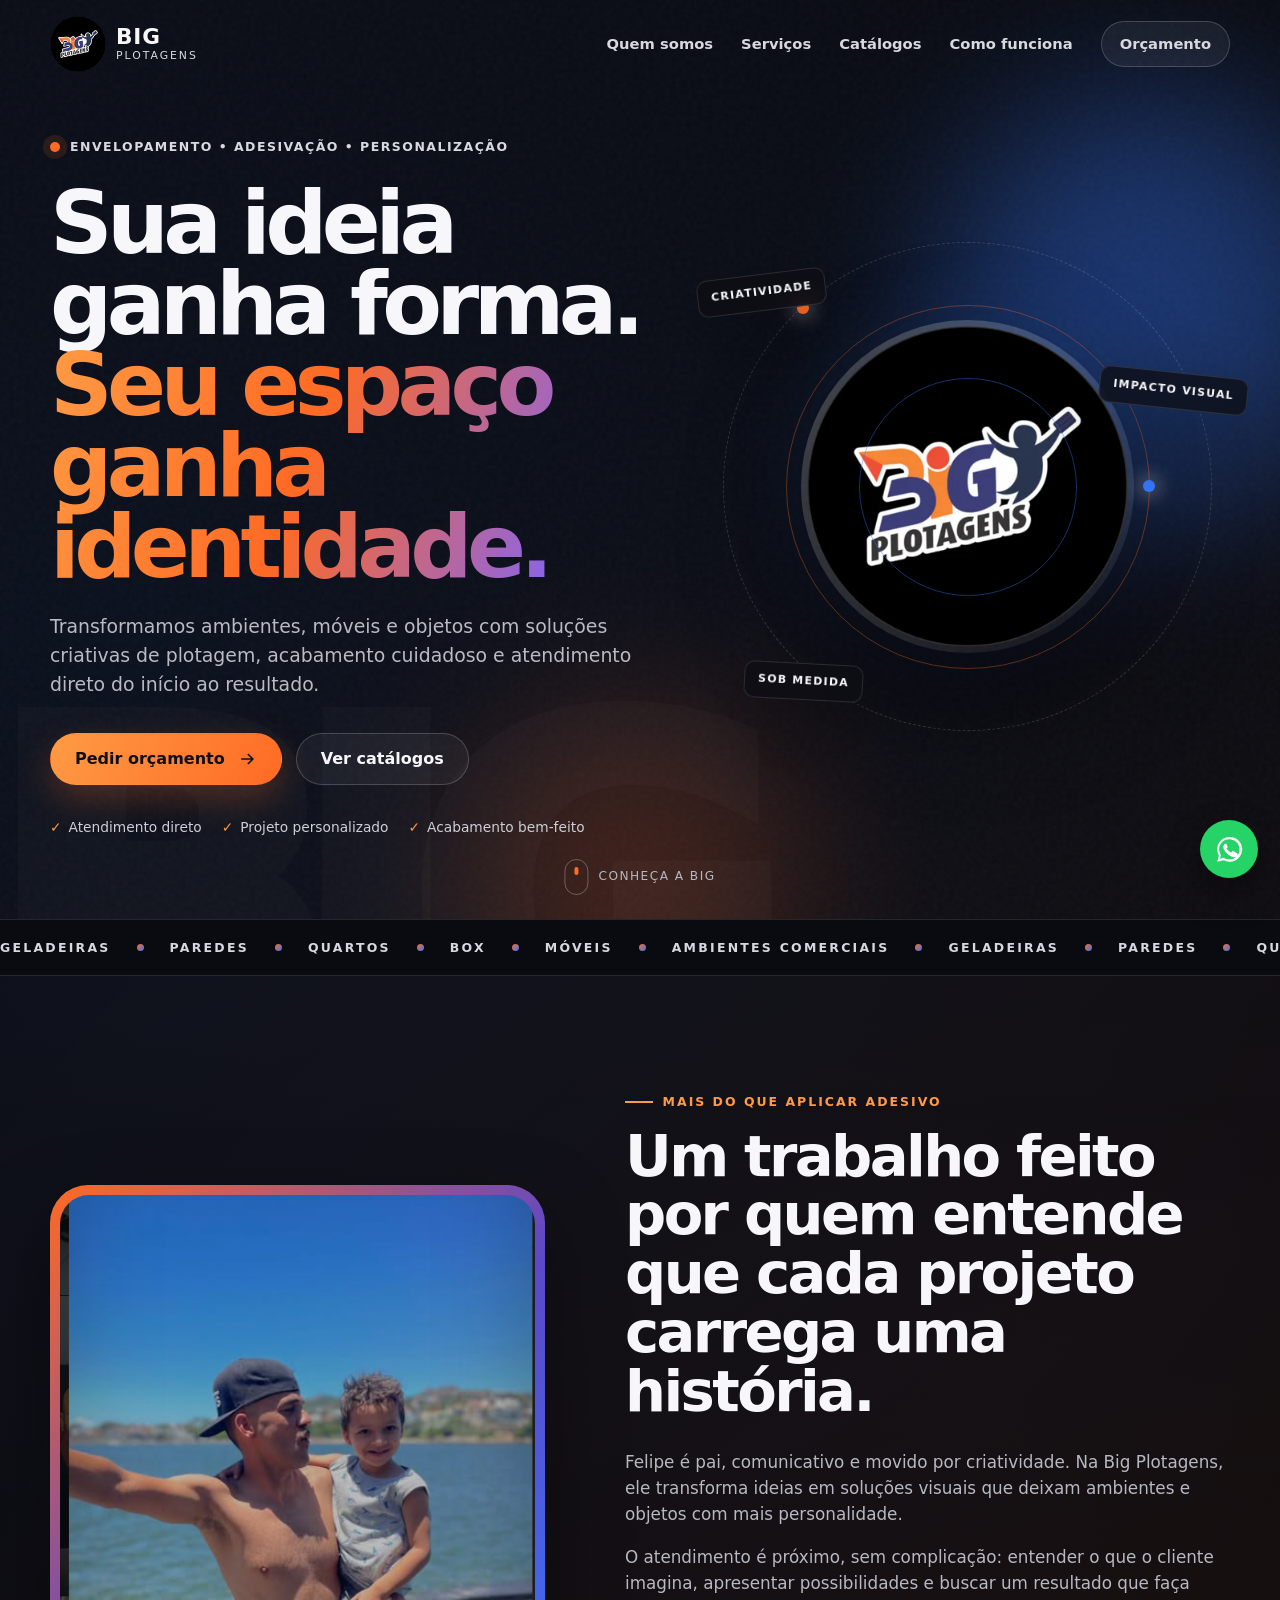
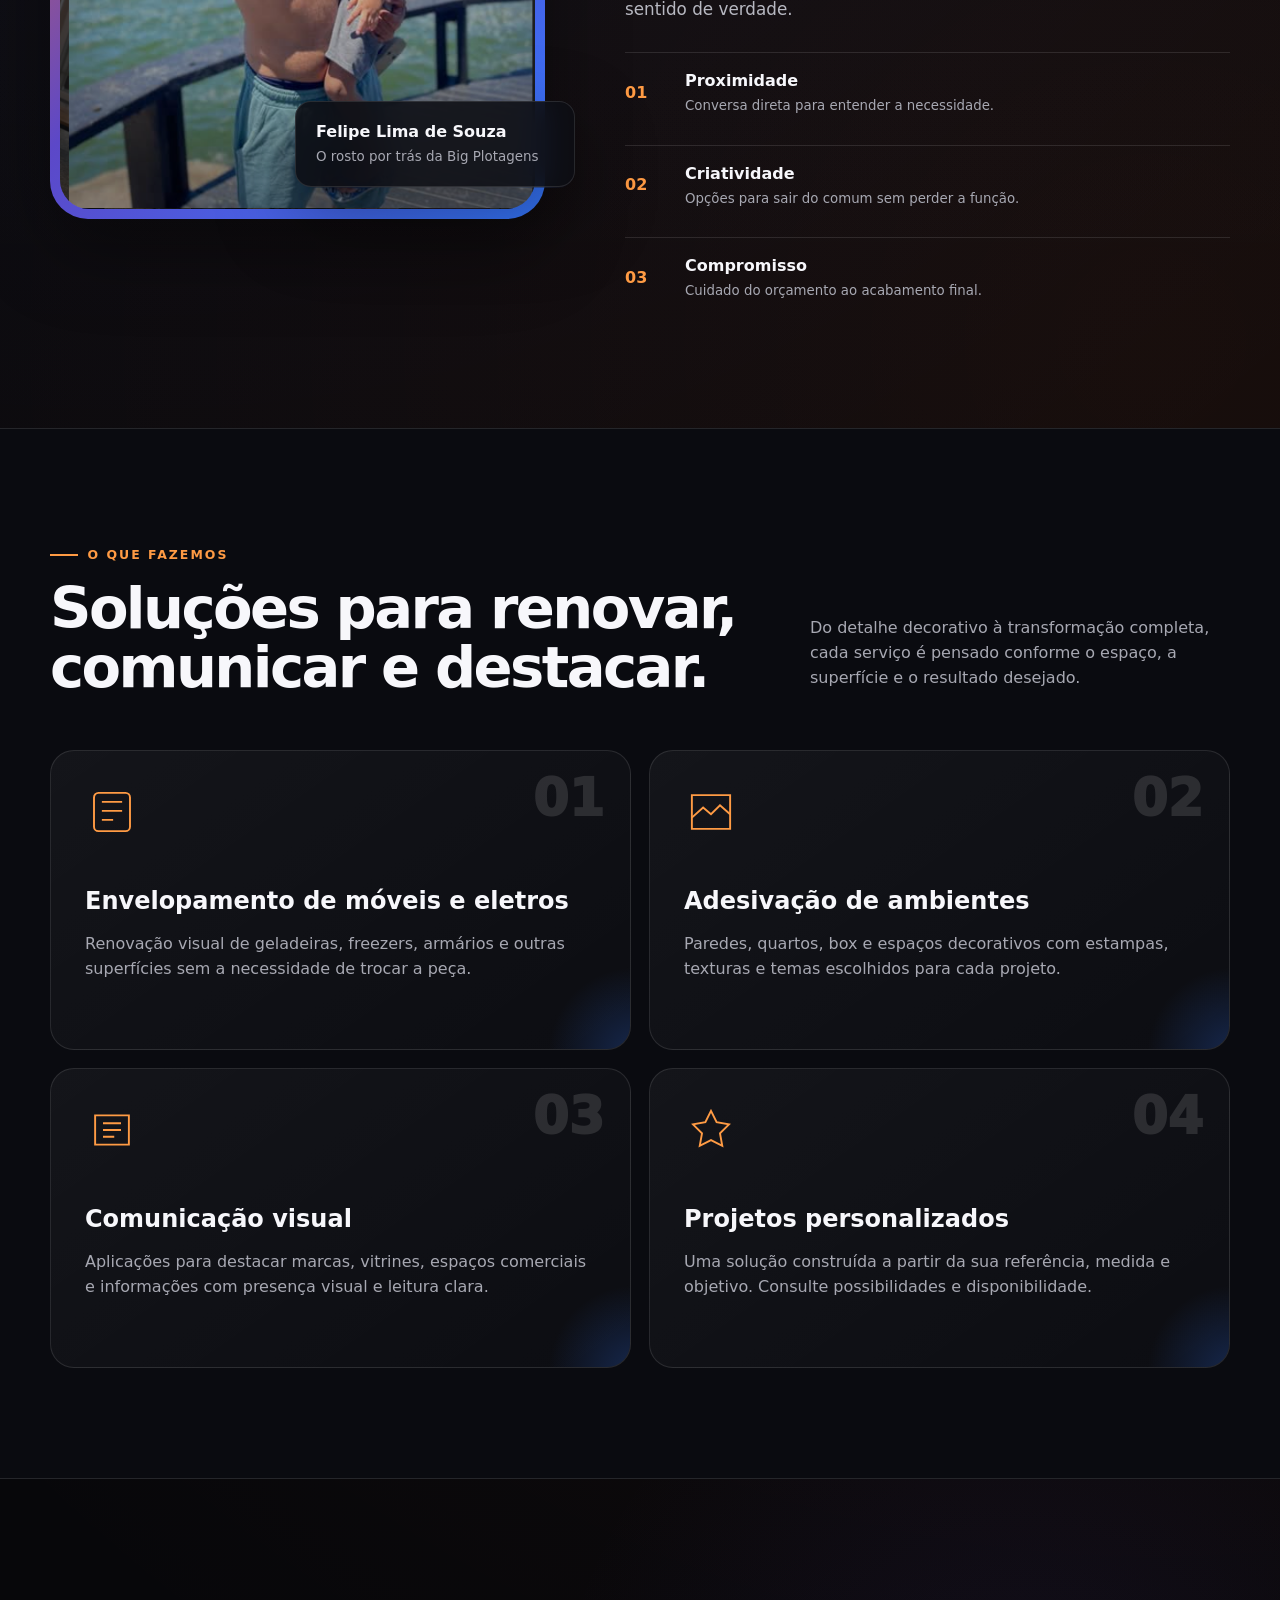
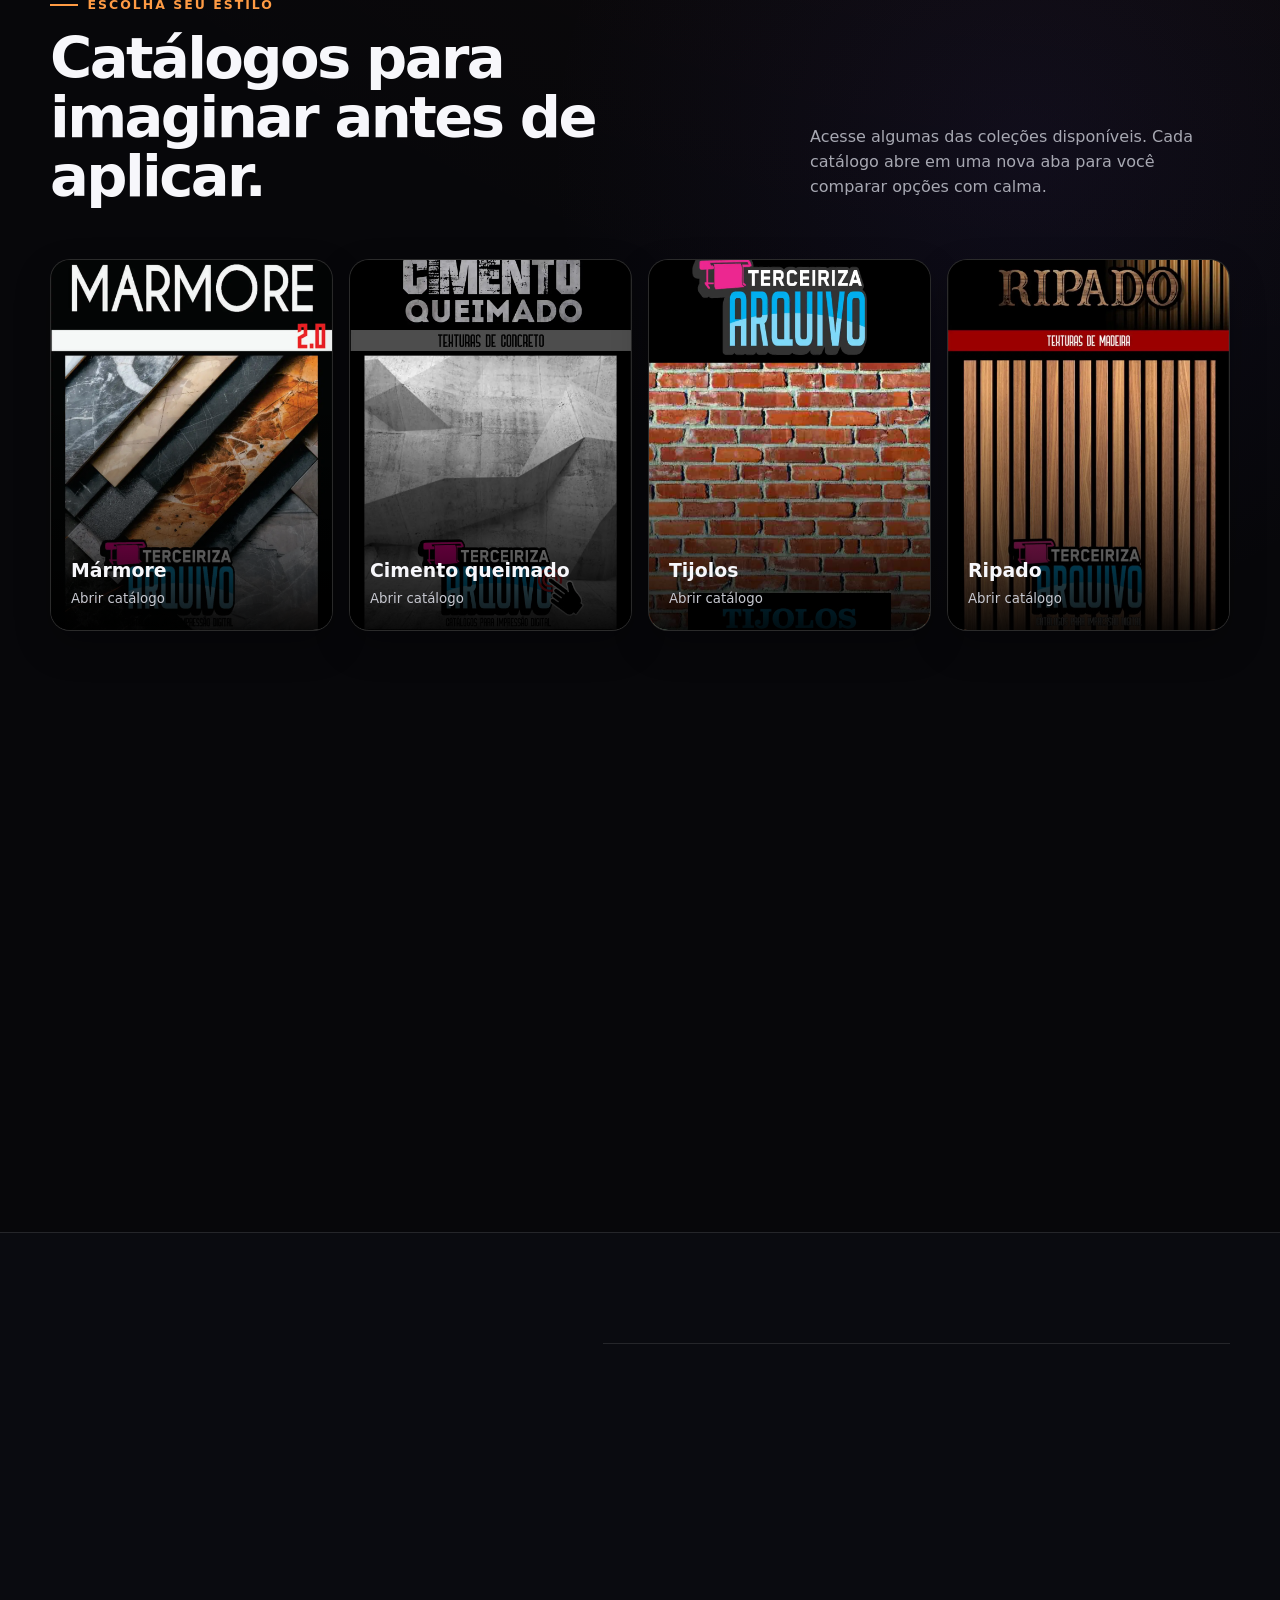
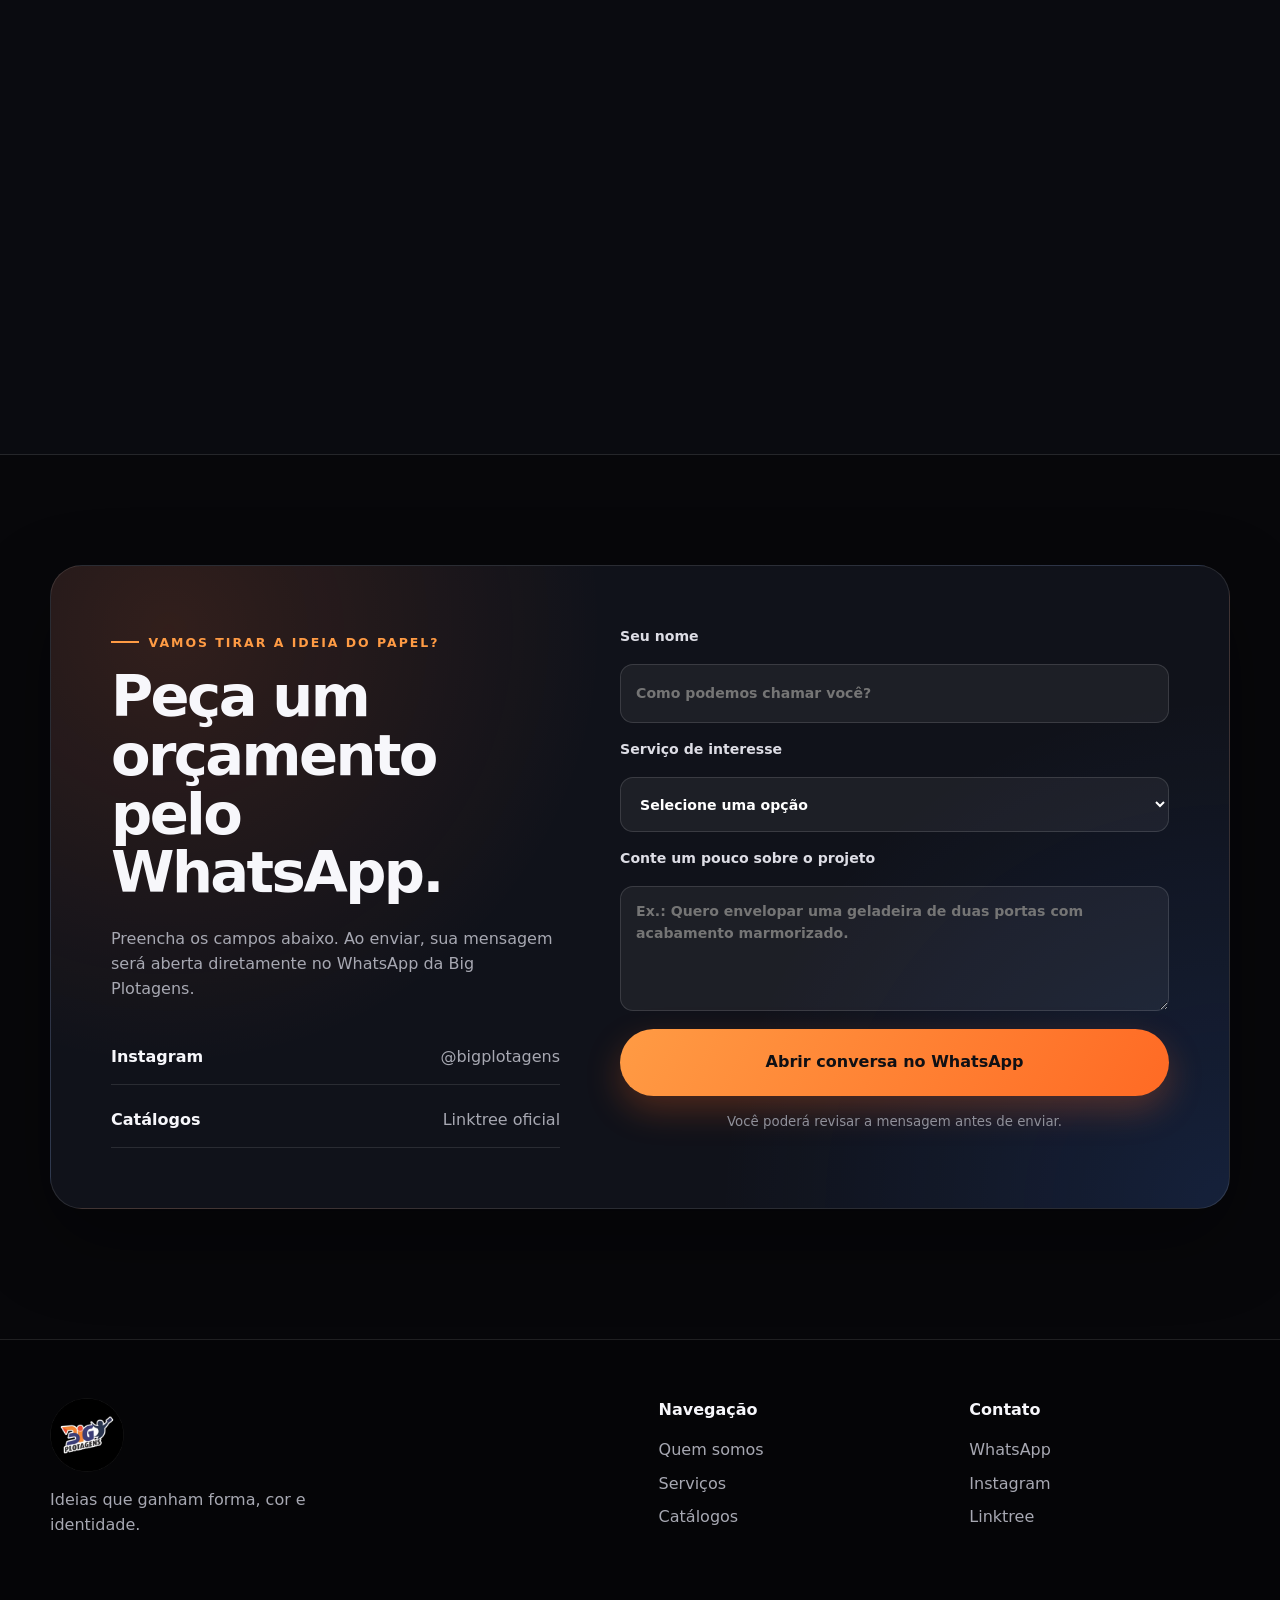
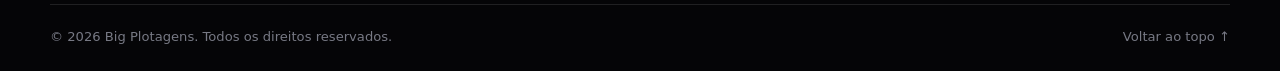
==== index.html @ 2622165e "Primeira versão do site Big Plotagens" ====
<!doctype html>
<html lang="pt-BR">
<head>
  <meta charset="utf-8">
  <meta name="viewport" content="width=device-width, initial-scale=1">
  <meta name="theme-color" content="#07070a">
  <meta name="description" content="Big Plotagens: envelopamento, adesivação e personalização para ambientes, móveis, eletrodomésticos e projetos sob medida.">
  <meta name="robots" content="index, follow">

  <meta property="og:type" content="website">
  <meta property="og:locale" content="pt_BR">
  <meta property="og:title" content="Big Plotagens | Sua ideia ganha forma">
  <meta property="og:description" content="Envelopamento, adesivação e personalização para transformar espaços e objetos com identidade.">
  <meta property="og:image" content="assets/og-cover.jpg">

  <title>Big Plotagens | Envelopamento e Personalização</title>
  <link rel="icon" href="assets/favicon.png" type="image/png">
  <link rel="manifest" href="manifest.webmanifest">
  <link rel="stylesheet" href="styles.css">

  <script type="application/ld+json">
  {
    "@context": "https://schema.org",
    "@type": "ProfessionalService",
    "name": "Big Plotagens",
    "description": "Pinturas especializadas, envelopamento, adesivação e personalização em geral.",
    "telephone": "+55 27 99937-2568",
    "url": "https://linktr.ee/bigplotagens",
    "sameAs": [
      "https://www.instagram.com/bigplotagens/",
      "https://linktr.ee/bigplotagens"
    ]
  }
  </script>
</head>
<body>
  <a class="skip-link" href="#conteudo">Pular para o conteúdo</a>

  <header class="site-header" id="topo">
    <div class="container header-inner">
      <a class="brand" href="#topo" aria-label="Big Plotagens — início">
        <img src="assets/logo.webp" alt="Logo Big Plotagens" width="58" height="58">
        <span>
          <strong>BIG</strong>
          <small>PLOTAGENS</small>
        </span>
      </a>

      <button class="menu-toggle" type="button" aria-expanded="false" aria-controls="menu-principal" aria-label="Abrir menu">
        <span></span><span></span><span></span>
      </button>

      <nav class="main-nav" id="menu-principal" aria-label="Navegação principal">
        <a href="#sobre">Quem somos</a>
        <a href="#servicos">Serviços</a>
        <a href="#catalogos">Catálogos</a>
        <a href="#processo">Como funciona</a>
        <a class="nav-cta" href="https://wa.me/5527999372568?text=Ol%C3%A1%2C%20Felipe!%20Vim%20pelo%20site%20da%20Big%20Plotagens%20e%20quero%20solicitar%20um%20or%C3%A7amento." target="_blank" rel="noopener">Orçamento</a>
      </nav>
    </div>
  </header>

  <main id="conteudo">
    <section class="hero" aria-labelledby="hero-title">
      <div class="hero-noise" aria-hidden="true"></div>
      <div class="hero-shape hero-shape-one" aria-hidden="true"></div>
      <div class="hero-shape hero-shape-two" aria-hidden="true"></div>
      <div class="container hero-grid">
        <div class="hero-copy reveal">
          <span class="eyebrow"><i></i> Envelopamento • Adesivação • Personalização</span>
          <h1 id="hero-title">Sua ideia ganha forma.<br><em>Seu espaço ganha identidade.</em></h1>
          <p>Transformamos ambientes, móveis e objetos com soluções criativas de plotagem, acabamento cuidadoso e atendimento direto do início ao resultado.</p>
          <div class="hero-actions">
            <a class="button button-primary" href="https://wa.me/5527999372568?text=Ol%C3%A1%2C%20Felipe!%20Vim%20pelo%20site%20da%20Big%20Plotagens%20e%20quero%20solicitar%20um%20or%C3%A7amento." target="_blank" rel="noopener">
              Pedir orçamento
              <svg aria-hidden="true" viewBox="0 0 24 24"><path d="M5 12h14M13 6l6 6-6 6"/></svg>
            </a>
            <a class="button button-ghost" href="#catalogos">Ver catálogos</a>
          </div>
          <div class="hero-points" aria-label="Diferenciais">
            <span>Atendimento direto</span>
            <span>Projeto personalizado</span>
            <span>Acabamento bem-feito</span>
          </div>
        </div>

        <div class="hero-visual reveal" aria-hidden="true">
          <div class="logo-orbit">
            <span class="orbit orbit-one"></span>
            <span class="orbit orbit-two"></span>
            <span class="orbit orbit-three"></span>
            <div class="logo-card">
              <img src="assets/logo.webp" alt="" width="400" height="400">
            </div>
            <span class="floating-tag tag-one">CRIATIVIDADE</span>
            <span class="floating-tag tag-two">IMPACTO VISUAL</span>
            <span class="floating-tag tag-three">SOB MEDIDA</span>
          </div>
        </div>
      </div>
      <a class="scroll-hint" href="#sobre" aria-label="Continuar para a próxima seção"><span></span>Conheça a Big</a>
    </section>

    <section class="brand-strip" aria-label="Principais aplicações">
      <div class="strip-track">
        <span>Geladeiras</span><i></i><span>Paredes</span><i></i><span>Quartos</span><i></i><span>Box</span><i></i><span>Móveis</span><i></i><span>Ambientes comerciais</span><i></i>
        <span>Geladeiras</span><i></i><span>Paredes</span><i></i><span>Quartos</span><i></i><span>Box</span><i></i><span>Móveis</span><i></i><span>Ambientes comerciais</span><i></i>
      </div>
    </section>

    <section class="section about" id="sobre">
      <div class="container about-grid">
        <div class="about-photo reveal">
          <div class="photo-frame">
            <img src="assets/felipe-filho.png" alt="Felipe, responsável pela Big Plotagens, ao lado do filho" width="536" height="709" loading="lazy">
          </div>
          <div class="photo-note">
            <strong>Felipe Lima de Souza</strong>
            <span>O rosto por trás da Big Plotagens</span>
          </div>
        </div>

        <div class="about-copy reveal">
          <span class="section-kicker">Mais do que aplicar adesivo</span>
          <h2>Um trabalho feito por quem entende que cada projeto carrega uma história.</h2>
          <p>Felipe é pai, comunicativo e movido por criatividade. Na Big Plotagens, ele transforma ideias em soluções visuais que deixam ambientes e objetos com mais personalidade.</p>
          <p>O atendimento é próximo, sem complicação: entender o que o cliente imagina, apresentar possibilidades e buscar um resultado que faça sentido de verdade.</p>
          <div class="about-values">
            <article>
              <span>01</span>
              <div><strong>Proximidade</strong><small>Conversa direta para entender a necessidade.</small></div>
            </article>
            <article>
              <span>02</span>
              <div><strong>Criatividade</strong><small>Opções para sair do comum sem perder a função.</small></div>
            </article>
            <article>
              <span>03</span>
              <div><strong>Compromisso</strong><small>Cuidado do orçamento ao acabamento final.</small></div>
            </article>
          </div>
        </div>
      </div>
    </section>

    <section class="section services" id="servicos">
      <div class="container">
        <div class="section-heading reveal">
          <div>
            <span class="section-kicker">O que fazemos</span>
            <h2>Soluções para renovar, comunicar e destacar.</h2>
          </div>
          <p>Do detalhe decorativo à transformação completa, cada serviço é pensado conforme o espaço, a superfície e o resultado desejado.</p>
        </div>

        <div class="service-grid">
          <article class="service-card reveal">
            <span class="service-number">01</span>
            <svg aria-hidden="true" viewBox="0 0 48 48"><rect x="8" y="7" width="32" height="34" rx="4"/><path d="M15 15h18M15 23h18M15 31h10"/></svg>
            <h3>Envelopamento de móveis e eletros</h3>
            <p>Renovação visual de geladeiras, freezers, armários e outras superfícies sem a necessidade de trocar a peça.</p>
          </article>

          <article class="service-card reveal">
            <span class="service-number">02</span>
            <svg aria-hidden="true" viewBox="0 0 48 48"><path d="M7 39h34V9H7z"/><path d="M7 29l10-9 7 6 8-8 9 8"/></svg>
            <h3>Adesivação de ambientes</h3>
            <p>Paredes, quartos, box e espaços decorativos com estampas, texturas e temas escolhidos para cada projeto.</p>
          </article>

          <article class="service-card reveal">
            <span class="service-number">03</span>
            <svg aria-hidden="true" viewBox="0 0 48 48"><path d="M9 11h30v26H9z"/><path d="M16 18h16M16 24h16M16 30h10"/></svg>
            <h3>Comunicação visual</h3>
            <p>Aplicações para destacar marcas, vitrines, espaços comerciais e informações com presença visual e leitura clara.</p>
          </article>

          <article class="service-card reveal">
            <span class="service-number">04</span>
            <svg aria-hidden="true" viewBox="0 0 48 48"><path d="M24 7l5 10 11 2-8 8 2 11-10-5-10 5 2-11-8-8 11-2z"/></svg>
            <h3>Projetos personalizados</h3>
            <p>Uma solução construída a partir da sua referência, medida e objetivo. Consulte possibilidades e disponibilidade.</p>
          </article>
        </div>
      </div>
    </section>

    <section class="section catalogs" id="catalogos">
      <div class="container">
        <div class="section-heading reveal">
          <div>
            <span class="section-kicker">Escolha seu estilo</span>
            <h2>Catálogos para imaginar antes de aplicar.</h2>
          </div>
          <p>Acesse algumas das coleções disponíveis. Cada catálogo abre em uma nova aba para você comparar opções com calma.</p>
        </div>

        <div class="catalog-grid">
          <a class="catalog-card reveal" href="https://drive.google.com/file/d/1iZ69kOBwb7F8AuGLCr1aOPmA5e_jnlnk/view?usp=sharing" target="_blank" rel="noopener">
            <img src="assets/portfolio/marmore.webp" alt="Catálogo de estampas marmorizadas" loading="lazy">
            <span class="catalog-overlay"><strong>Mármore</strong><small>Abrir catálogo</small></span>
          </a>
          <a class="catalog-card reveal" href="https://drive.google.com/file/d/1SfnrAN5bCAGUsu_Cv0Q1_fhVOWF7qh0J/view?usp=sharing" target="_blank" rel="noopener">
            <img src="assets/portfolio/cimento.webp" alt="Catálogo de texturas de cimento queimado" loading="lazy">
            <span class="catalog-overlay"><strong>Cimento queimado</strong><small>Abrir catálogo</small></span>
          </a>
          <a class="catalog-card reveal" href="https://drive.google.com/file/d/14dADTiDFTf-Ai6FTvVqysT8W889zGc_8/view?usp=sharing" target="_blank" rel="noopener">
            <img src="assets/portfolio/tijolos.webp" alt="Catálogo de estampas de tijolos" loading="lazy">
            <span class="catalog-overlay"><strong>Tijolos</strong><small>Abrir catálogo</small></span>
          </a>
          <a class="catalog-card reveal" href="https://drive.google.com/file/d/1S9TQMLQwvMNkyI5Ah-eBHqt90eTY_DHl/view?usp=sharing" target="_blank" rel="noopener">
            <img src="assets/portfolio/ripado.webp" alt="Catálogo de texturas de ripado" loading="lazy">
            <span class="catalog-overlay"><strong>Ripado</strong><small>Abrir catálogo</small></span>
          </a>
          <a class="catalog-card reveal" href="https://drive.google.com/file/d/1IQTp2BSDQgjEcjPLnJFxGr4YVPDAkEju/view?usp=sharing" target="_blank" rel="noopener">
            <img src="assets/portfolio/3d.webp" alt="Catálogo de estampas em efeito 3D" loading="lazy">
            <span class="catalog-overlay"><strong>Parede 3D</strong><small>Abrir catálogo</small></span>
          </a>
          <a class="catalog-card reveal" href="https://drive.google.com/file/d/1_yNFT0JZ2EUDmTXz7YXixwjY6jP-jiuq/view?usp=sharing" target="_blank" rel="noopener">
            <img src="assets/portfolio/floral.webp" alt="Catálogo de estampas florais" loading="lazy">
            <span class="catalog-overlay"><strong>Floral</strong><small>Abrir catálogo</small></span>
          </a>
          <a class="catalog-card reveal" href="https://drive.google.com/file/d/1Id4q6LASSAUuEF7oWcSfrcHRQSs5bnPF/view?usp=sharing" target="_blank" rel="noopener">
            <img src="assets/portfolio/jardim-vertical.webp" alt="Catálogo de estampas de jardim vertical" loading="lazy">
            <span class="catalog-overlay"><strong>Jardim vertical</strong><small>Abrir catálogo</small></span>
          </a>
          <a class="catalog-card reveal" href="https://drive.google.com/file/d/1Un_1jhHy1waVcjNk5Rp6fc4_u1ydZAwH/view?usp=sharing" target="_blank" rel="noopener">
            <img src="assets/portfolio/paisagem.webp" alt="Catálogo de estampas de paisagens" loading="lazy">
            <span class="catalog-overlay"><strong>Paisagens</strong><small>Abrir catálogo</small></span>
          </a>
        </div>

        <div class="catalog-more reveal">
          <p>Há outras opções para geladeiras, infantil, mapas, azulejos, pedras, box e mais.</p>
          <a class="text-link" href="https://linktr.ee/bigplotagens" target="_blank" rel="noopener">Ver todos os catálogos <span>↗</span></a>
        </div>
      </div>
    </section>

    <section class="section process" id="processo">
      <div class="container process-grid">
        <div class="process-intro reveal">
          <span class="section-kicker">Sem complicação</span>
          <h2>Do primeiro contato à transformação.</h2>
          <p>Um processo simples para você entender cada etapa antes de decidir.</p>
          <a class="button button-primary" href="#contato">Começar meu projeto</a>
        </div>

        <div class="process-list">
          <article class="process-step reveal">
            <span>01</span>
            <div><h3>Conte sua ideia</h3><p>Envie fotos, medidas aproximadas e explique o que deseja transformar.</p></div>
          </article>
          <article class="process-step reveal">
            <span>02</span>
            <div><h3>Escolha o visual</h3><p>Selecione uma referência ou peça orientação entre os catálogos disponíveis.</p></div>
          </article>
          <article class="process-step reveal">
            <span>03</span>
            <div><h3>Receba o orçamento</h3><p>O valor é definido conforme material, tamanho, preparação e tipo de aplicação.</p></div>
          </article>
          <article class="process-step reveal">
            <span>04</span>
            <div><h3>Produção e aplicação</h3><p>Com tudo aprovado, o serviço é organizado e executado conforme o combinado.</p></div>
          </article>
        </div>
      </div>
    </section>

    <section class="section contact" id="contato">
      <div class="container contact-card reveal">
        <div class="contact-copy">
          <span class="section-kicker">Vamos tirar a ideia do papel?</span>
          <h2>Peça um orçamento pelo WhatsApp.</h2>
          <p>Preencha os campos abaixo. Ao enviar, sua mensagem será aberta diretamente no WhatsApp da Big Plotagens.</p>
          <div class="contact-links">
            <a href="https://www.instagram.com/bigplotagens/" target="_blank" rel="noopener">Instagram <span>@bigplotagens</span></a>
            <a href="https://linktr.ee/bigplotagens" target="_blank" rel="noopener">Catálogos <span>Linktree oficial</span></a>
          </div>
        </div>

        <form class="quote-form" id="quote-form">
          <label>
            Seu nome
            <input type="text" id="nome" name="nome" placeholder="Como podemos chamar você?" autocomplete="name" required>
          </label>
          <label>
            Serviço de interesse
            <select id="servico" name="servico" required>
              <option value="">Selecione uma opção</option>
              <option>Envelopamento de geladeira ou freezer</option>
              <option>Envelopamento de móvel</option>
              <option>Adesivação de parede ou ambiente</option>
              <option>Comunicação visual</option>
              <option>Projeto personalizado</option>
              <option>Outro serviço</option>
            </select>
          </label>
          <label>
            Conte um pouco sobre o projeto
            <textarea id="detalhes" name="detalhes" rows="4" placeholder="Ex.: Quero envelopar uma geladeira de duas portas com acabamento marmorizado."></textarea>
          </label>
          <button class="button button-primary form-button" type="submit">Abrir conversa no WhatsApp</button>
          <small>Você poderá revisar a mensagem antes de enviar.</small>
        </form>
      </div>
    </section>
  </main>

  <footer class="site-footer">
    <div class="container footer-grid">
      <div class="footer-brand">
        <img src="assets/logo.webp" alt="Logo Big Plotagens" width="74" height="74" loading="lazy">
        <p>Ideias que ganham forma, cor e identidade.</p>
      </div>
      <div>
        <strong>Navegação</strong>
        <a href="#sobre">Quem somos</a>
        <a href="#servicos">Serviços</a>
        <a href="#catalogos">Catálogos</a>
      </div>
      <div>
        <strong>Contato</strong>
        <a href="https://wa.me/5527999372568" target="_blank" rel="noopener">WhatsApp</a>
        <a href="https://www.instagram.com/bigplotagens/" target="_blank" rel="noopener">Instagram</a>
        <a href="https://linktr.ee/bigplotagens" target="_blank" rel="noopener">Linktree</a>
      </div>
    </div>
    <div class="container footer-bottom">
      <span>© <span id="year"></span> Big Plotagens. Todos os direitos reservados.</span>
      <a href="#topo">Voltar ao topo ↑</a>
    </div>
  </footer>

  <a class="whatsapp-float" href="https://wa.me/5527999372568?text=Ol%C3%A1%2C%20Felipe!%20Vim%20pelo%20site%20da%20Big%20Plotagens." target="_blank" rel="noopener" aria-label="Falar com a Big Plotagens no WhatsApp">
    <svg aria-hidden="true" viewBox="0 0 32 32"><path d="M16 3a12.7 12.7 0 0 0-11 19.1L3.4 28.6l6.7-1.6A12.8 12.8 0 1 0 16 3Zm0 23.3c-2 0-3.8-.5-5.4-1.5l-.4-.2-4 .9 1-3.8-.3-.4A10.5 10.5 0 1 1 16 26.3Zm5.8-7.8c-.3-.2-1.9-.9-2.2-1-.3-.1-.5-.2-.7.2-.2.3-.8 1-.9 1.2-.2.2-.4.2-.7.1-.3-.2-1.3-.5-2.5-1.6-.9-.8-1.5-1.8-1.7-2.1-.2-.3 0-.5.1-.6l.5-.6.3-.5c.1-.2.1-.4 0-.6l-1-2.4c-.3-.6-.5-.5-.7-.5h-.6c-.2 0-.6.1-.9.4-.3.3-1.2 1.2-1.2 3 0 1.8 1.3 3.5 1.5 3.8.2.2 2.6 4 6.4 5.6.9.4 1.6.6 2.1.8.9.3 1.7.2 2.4.1.7-.1 1.9-.8 2.2-1.6.3-.8.3-1.5.2-1.6-.1-.2-.3-.3-.6-.5Z"/></svg>
  </a>

  <script src="script.js"></script>
</body>
</html>
---- styles.css ----
:root {
  --bg: #07070a;
  --bg-soft: #0e1016;
  --panel: #12141c;
  --text: #f7f7fb;
  --muted: #a7a8b2;
  --line: rgba(255,255,255,.11);
  --orange: #ff6a24;
  --orange-light: #ff9b44;
  --blue: #3478ff;
  --purple: #5c48c8;
  --radius: 24px;
  --shadow: 0 30px 80px rgba(0,0,0,.38);
}

* { box-sizing: border-box; }
html { scroll-behavior: smooth; }
body {
  margin: 0;
  font-family: Inter, ui-sans-serif, system-ui, -apple-system, BlinkMacSystemFont, "Segoe UI", sans-serif;
  color: var(--text);
  background:
    radial-gradient(circle at 10% 10%, rgba(52,120,255,.08), transparent 30%),
    radial-gradient(circle at 90% 30%, rgba(255,106,36,.07), transparent 35%),
    var(--bg);
  line-height: 1.55;
  overflow-x: hidden;
}

img { display: block; max-width: 100%; }
a { color: inherit; text-decoration: none; }
button, input, select, textarea { font: inherit; }
button { cursor: pointer; }

.skip-link {
  position: fixed;
  left: 1rem;
  top: -4rem;
  z-index: 2000;
  background: #fff;
  color: #000;
  padding: .8rem 1rem;
  border-radius: 10px;
}
.skip-link:focus { top: 1rem; }

.container { width: min(1180px, calc(100% - 40px)); margin-inline: auto; }
.section { padding: 110px 0; }
.section-kicker {
  display: inline-flex;
  align-items: center;
  gap: .6rem;
  margin-bottom: 1rem;
  color: var(--orange-light);
  font-size: .78rem;
  font-weight: 800;
  letter-spacing: .16em;
  text-transform: uppercase;
}
.section-kicker::before { content: ""; width: 28px; height: 2px; background: currentColor; }

.site-header {
  position: fixed;
  inset: 0 0 auto;
  z-index: 1000;
  padding: 16px 0;
  transition: background .25s, border-color .25s, padding .25s;
}
.site-header.scrolled {
  padding: 9px 0;
  background: rgba(7,7,10,.82);
  border-bottom: 1px solid var(--line);
  backdrop-filter: blur(18px);
}
.header-inner { display: flex; align-items: center; justify-content: space-between; gap: 24px; }
.brand { display: flex; align-items: center; gap: 10px; min-width: max-content; }
.brand img { width: 56px; height: 56px; border-radius: 50%; object-fit: cover; }
.brand span { display: grid; line-height: 1; }
.brand strong { font-size: 1.35rem; letter-spacing: .04em; }
.brand small { margin-top: 4px; font-size: .68rem; letter-spacing: .18em; color: #d9d9e1; }

.main-nav { display: flex; align-items: center; gap: 28px; }
.main-nav > a { color: #d8d8df; font-size: .92rem; font-weight: 650; transition: color .2s; }
.main-nav > a:hover { color: #fff; }
.main-nav .nav-cta {
  padding: 11px 18px;
  border: 1px solid rgba(255,255,255,.18);
  border-radius: 999px;
  background: rgba(255,255,255,.06);
}
.main-nav .nav-cta:hover { background: #fff; color: #08080b; }
.menu-toggle { display: none; width: 44px; height: 44px; border: 1px solid var(--line); border-radius: 12px; background: rgba(255,255,255,.05); }
.menu-toggle span { display: block; width: 20px; height: 2px; margin: 4px auto; background: #fff; transition: .2s; }

.hero {
  position: relative;
  min-height: 100svh;
  display: grid;
  align-items: center;
  padding: 135px 0 80px;
  isolation: isolate;
  overflow: hidden;
}
.hero::before {
  content: "BIG";
  position: absolute;
  left: -2vw;
  bottom: -14vw;
  z-index: -2;
  font-size: 37vw;
  line-height: .8;
  font-weight: 1000;
  letter-spacing: -.12em;
  color: rgba(255,255,255,.018);
}
.hero-noise {
  position: absolute;
  inset: 0;
  z-index: -1;
  opacity: .16;
  background-image: url("data:image/svg+xml,%3Csvg viewBox='0 0 180 180' xmlns='http://www.w3.org/2000/svg'%3E%3Cfilter id='n'%3E%3CfeTurbulence type='fractalNoise' baseFrequency='.95' numOctaves='4' stitchTiles='stitch'/%3E%3C/filter%3E%3Crect width='100%25' height='100%25' filter='url(%23n)' opacity='.23'/%3E%3C/svg%3E");
  pointer-events: none;
}
.hero-shape { position: absolute; border-radius: 50%; filter: blur(80px); z-index: -2; opacity: .38; }
.hero-shape-one { width: 420px; height: 420px; right: -80px; top: 10%; background: var(--blue); }
.hero-shape-two { width: 340px; height: 340px; left: 36%; bottom: -130px; background: var(--orange); opacity: .2; }
.hero-grid { display: grid; grid-template-columns: 1.08fr .92fr; align-items: center; gap: 40px; }
.eyebrow { display: inline-flex; align-items: center; gap: 10px; color: #d8d9e2; font-size: .78rem; font-weight: 800; letter-spacing: .12em; text-transform: uppercase; }
.eyebrow i { width: 10px; height: 10px; border-radius: 50%; background: var(--orange); box-shadow: 0 0 0 7px rgba(255,106,36,.12); }
.hero h1 { margin: 23px 0 24px; max-width: 760px; font-size: clamp(3.15rem, 6.8vw, 7.3rem); line-height: .93; letter-spacing: -.065em; }
.hero h1 em { display: inline-block; font-style: normal; background: linear-gradient(110deg, var(--orange-light), var(--orange) 42%, #7c64ff 88%); -webkit-background-clip: text; background-clip: text; color: transparent; }
.hero-copy > p { max-width: 650px; color: #b9bac4; font-size: clamp(1rem, 1.6vw, 1.18rem); }
.hero-actions { display: flex; flex-wrap: wrap; gap: 14px; margin-top: 34px; }
.button {
  min-height: 52px;
  display: inline-flex;
  align-items: center;
  justify-content: center;
  gap: 12px;
  padding: 0 24px;
  border: 1px solid transparent;
  border-radius: 999px;
  font-weight: 800;
  transition: transform .2s, background .2s, border-color .2s;
}
.button:hover { transform: translateY(-2px); }
.button svg { width: 20px; fill: none; stroke: currentColor; stroke-width: 2; }
.button-primary { background: linear-gradient(120deg, var(--orange-light), var(--orange)); color: #101014; box-shadow: 0 14px 34px rgba(255,106,36,.26); }
.button-primary:hover { box-shadow: 0 18px 44px rgba(255,106,36,.36); }
.button-ghost { border-color: rgba(255,255,255,.18); background: rgba(255,255,255,.05); }
.button-ghost:hover { background: rgba(255,255,255,.1); }
.hero-points { display: flex; flex-wrap: wrap; gap: 12px 20px; margin-top: 32px; color: #cdced7; font-size: .86rem; }
.hero-points span::before { content: "✓"; margin-right: 7px; color: var(--orange-light); font-weight: 900; }

.hero-visual { min-height: 560px; display: grid; place-items: center; }
.logo-orbit { position: relative; width: min(520px, 43vw); aspect-ratio: 1; display: grid; place-items: center; }
.logo-card {
  width: 64%;
  aspect-ratio: 1;
  border-radius: 50%;
  padding: 6px;
  background: linear-gradient(145deg, rgba(255,255,255,.24), rgba(255,255,255,.02));
  box-shadow: 0 45px 110px rgba(0,0,0,.6), 0 0 80px rgba(52,120,255,.15);
  animation: floatLogo 6s ease-in-out infinite;
}
.logo-card img { width: 100%; height: 100%; object-fit: cover; border-radius: 50%; }
.orbit { position: absolute; border: 1px solid rgba(255,255,255,.15); border-radius: 50%; }
.orbit-one { inset: 3%; animation: spin 18s linear infinite; border-style: dashed; }
.orbit-two { inset: 15%; border-color: rgba(255,106,36,.34); animation: spinReverse 13s linear infinite; }
.orbit-three { inset: 29%; border-color: rgba(52,120,255,.42); }
.orbit-one::before, .orbit-two::after { content: ""; position: absolute; width: 12px; height: 12px; border-radius: 50%; background: var(--orange); box-shadow: 0 0 20px currentColor; }
.orbit-one::before { top: 12%; left: 15%; }
.orbit-two::after { right: -6px; top: 48%; background: var(--blue); }
.floating-tag { position: absolute; padding: 9px 13px; border: 1px solid rgba(255,255,255,.12); border-radius: 10px; background: rgba(12,13,19,.76); backdrop-filter: blur(12px); font-size: .68rem; font-weight: 900; letter-spacing: .12em; box-shadow: var(--shadow); }
.tag-one { top: 9%; left: -2%; transform: rotate(-7deg); }
.tag-two { right: -4%; top: 28%; transform: rotate(6deg); }
.tag-three { left: 7%; bottom: 9%; transform: rotate(3deg); }
.scroll-hint { position: absolute; left: 50%; bottom: 24px; transform: translateX(-50%); display: flex; align-items: center; gap: 10px; color: #b6b7c0; font-size: .76rem; letter-spacing: .12em; text-transform: uppercase; }
.scroll-hint span { width: 24px; height: 36px; border: 1px solid rgba(255,255,255,.28); border-radius: 999px; position: relative; }
.scroll-hint span::after { content: ""; position: absolute; width: 4px; height: 8px; left: 50%; top: 7px; transform: translateX(-50%); border-radius: 999px; background: var(--orange); animation: scrollDot 1.6s infinite; }

.brand-strip { overflow: hidden; border-block: 1px solid var(--line); background: #0a0b10; }
.strip-track { width: max-content; display: flex; align-items: center; gap: 26px; padding: 18px 0; animation: marquee 27s linear infinite; }
.strip-track span { color: #d7d8df; font-size: .78rem; font-weight: 850; letter-spacing: .18em; text-transform: uppercase; }
.strip-track i { width: 7px; height: 7px; border-radius: 50%; background: linear-gradient(135deg, var(--orange), var(--blue)); }

.about { background: linear-gradient(180deg, rgba(255,255,255,.01), transparent); }
.about-grid { display: grid; grid-template-columns: .9fr 1.1fr; gap: 80px; align-items: center; }
.about-photo { position: relative; max-width: 500px; }
.photo-frame { position: relative; aspect-ratio: .78; padding: 10px; border-radius: 38px; background: linear-gradient(135deg, var(--orange), var(--purple), var(--blue)); box-shadow: var(--shadow); overflow: hidden; }
.photo-frame::after { content: ""; position: absolute; inset: 10px; border-radius: 29px; box-shadow: inset 0 -100px 100px rgba(0,0,0,.28); pointer-events: none; }
.photo-frame img { width: 100%; height: 100%; object-fit: cover; border-radius: 29px; }
.photo-note { position: absolute; right: -30px; bottom: 32px; width: min(280px, 75%); padding: 18px 20px; border: 1px solid var(--line); border-radius: 16px; background: rgba(13,14,20,.88); backdrop-filter: blur(14px); box-shadow: var(--shadow); }
.photo-note strong, .photo-note span { display: block; }
.photo-note span { color: var(--muted); font-size: .84rem; margin-top: 3px; }
.about-copy h2, .section-heading h2, .process-intro h2, .contact-copy h2 { margin: 0; font-size: clamp(2.3rem, 4.5vw, 4.7rem); line-height: 1.02; letter-spacing: -.045em; }
.about-copy > p { color: #b7b8c1; font-size: 1.05rem; }
.about-copy > p:first-of-type { margin-top: 28px; }
.about-values { display: grid; gap: 12px; margin-top: 30px; }
.about-values article { display: flex; gap: 18px; align-items: center; padding: 16px 0; border-top: 1px solid var(--line); }
.about-values article > span { min-width: 42px; color: var(--orange-light); font-weight: 900; }
.about-values strong, .about-values small { display: block; }
.about-values small { color: var(--muted); margin-top: 2px; }

.services { background: #0a0b10; border-block: 1px solid var(--line); }
.section-heading { display: grid; grid-template-columns: 1.25fr .75fr; gap: 60px; align-items: end; margin-bottom: 52px; }
.section-heading p { margin: 0 0 7px; color: var(--muted); max-width: 520px; }
.service-grid { display: grid; grid-template-columns: repeat(2, 1fr); gap: 18px; }
.service-card { position: relative; min-height: 300px; padding: 34px; border: 1px solid var(--line); border-radius: var(--radius); background: linear-gradient(145deg, rgba(255,255,255,.045), rgba(255,255,255,.012)); overflow: hidden; transition: transform .25s, border-color .25s; }
.service-card::after { content: ""; position: absolute; width: 180px; height: 180px; border-radius: 50%; right: -95px; bottom: -95px; background: radial-gradient(circle, rgba(52,120,255,.25), transparent 68%); transition: transform .3s; }
.service-card:hover { transform: translateY(-6px); border-color: rgba(255,255,255,.24); }
.service-card:hover::after { transform: scale(1.35); }
.service-number { position: absolute; right: 26px; top: 22px; color: rgba(255,255,255,.12); font-size: 3.2rem; font-weight: 950; line-height: 1; }
.service-card svg { width: 54px; height: 54px; fill: none; stroke: var(--orange-light); stroke-width: 1.7; margin-bottom: 36px; }
.service-card h3 { margin: 0 0 12px; font-size: 1.5rem; }
.service-card p { max-width: 520px; margin: 0; color: var(--muted); }

.catalogs { background: radial-gradient(circle at 80% 20%, rgba(92,72,200,.09), transparent 32%); }
.catalog-grid { display: grid; grid-template-columns: repeat(4, 1fr); gap: 16px; }
.catalog-card { position: relative; aspect-ratio: .76; border-radius: 20px; overflow: hidden; border: 1px solid var(--line); background: #111; box-shadow: 0 15px 35px rgba(0,0,0,.25); }
.catalog-card img { width: 100%; height: 100%; object-fit: cover; transition: transform .5s, filter .5s; }
.catalog-card::after { content: ""; position: absolute; inset: 0; background: linear-gradient(180deg, transparent 35%, rgba(0,0,0,.93)); }
.catalog-card:hover img { transform: scale(1.06); filter: saturate(1.12); }
.catalog-overlay { position: absolute; z-index: 2; inset: auto 20px 20px; }
.catalog-overlay strong, .catalog-overlay small { display: block; }
.catalog-overlay strong { font-size: 1.18rem; }
.catalog-overlay small { margin-top: 4px; color: #c6c7cf; }
.catalog-more { margin-top: 28px; display: flex; justify-content: space-between; align-items: center; gap: 24px; padding: 24px 28px; border: 1px solid var(--line); border-radius: 18px; background: rgba(255,255,255,.025); }
.catalog-more p { margin: 0; color: var(--muted); }
.text-link { color: var(--orange-light); font-weight: 850; white-space: nowrap; }
.text-link span { margin-left: 6px; }

.process { background: #0a0b10; border-block: 1px solid var(--line); }
.process-grid { display: grid; grid-template-columns: .85fr 1.15fr; gap: 90px; align-items: start; }
.process-intro { position: sticky; top: 120px; }
.process-intro p { color: var(--muted); max-width: 430px; margin: 24px 0 30px; }
.process-list { border-top: 1px solid var(--line); }
.process-step { display: grid; grid-template-columns: 80px 1fr; gap: 22px; padding: 30px 0; border-bottom: 1px solid var(--line); }
.process-step > span { color: var(--orange-light); font-weight: 900; letter-spacing: .08em; }
.process-step h3 { margin: 0 0 6px; font-size: 1.35rem; }
.process-step p { margin: 0; color: var(--muted); }

.contact { padding-bottom: 130px; }
.contact-card { display: grid; grid-template-columns: .9fr 1.1fr; gap: 60px; padding: 60px; border: 1px solid var(--line); border-radius: 32px; background:
  radial-gradient(circle at 10% 10%, rgba(255,106,36,.14), transparent 36%),
  radial-gradient(circle at 100% 100%, rgba(52,120,255,.14), transparent 38%),
  #10121a;
  box-shadow: var(--shadow);
}
.contact-copy p { color: var(--muted); margin: 24px 0 30px; max-width: 500px; }
.contact-links { display: grid; gap: 9px; }
.contact-links a { display: flex; justify-content: space-between; gap: 15px; padding: 14px 0; border-bottom: 1px solid var(--line); font-weight: 750; }
.contact-links span { color: var(--muted); font-weight: 500; }
.quote-form { display: grid; gap: 16px; }
.quote-form label { display: grid; gap: 8px; color: #dddde5; font-size: .88rem; font-weight: 750; }
.quote-form input, .quote-form select, .quote-form textarea { width: 100%; color: #fff; background: rgba(255,255,255,.055); border: 1px solid rgba(255,255,255,.13); border-radius: 13px; outline: none; padding: 14px 15px; transition: border-color .2s, box-shadow .2s; }
.quote-form textarea { resize: vertical; min-height: 115px; }
.quote-form input:focus, .quote-form select:focus, .quote-form textarea:focus { border-color: var(--orange); box-shadow: 0 0 0 4px rgba(255,106,36,.12); }
.quote-form select option { background: #11131a; }
.form-button { width: 100%; border: 0; margin-top: 2px; }
.quote-form > small { color: #8f909a; text-align: center; }

.site-footer { border-top: 1px solid var(--line); background: #050507; padding: 58px 0 24px; }
.footer-grid { display: grid; grid-template-columns: 1.5fr .7fr .7fr; gap: 50px; }
.footer-brand img { width: 74px; height: 74px; border-radius: 50%; }
.footer-brand p { color: var(--muted); max-width: 320px; }
.footer-grid > div:not(.footer-brand) { display: grid; align-content: start; gap: 9px; }
.footer-grid strong { margin-bottom: 6px; }
.footer-grid a { color: var(--muted); }
.footer-grid a:hover { color: #fff; }
.footer-bottom { display: flex; justify-content: space-between; gap: 20px; margin-top: 50px; padding-top: 22px; border-top: 1px solid var(--line); color: #777984; font-size: .82rem; }

.whatsapp-float { position: fixed; z-index: 900; right: 22px; bottom: 22px; width: 58px; height: 58px; display: grid; place-items: center; border-radius: 50%; background: #25d366; box-shadow: 0 16px 35px rgba(0,0,0,.38); transition: transform .2s; }
.whatsapp-float:hover { transform: translateY(-4px) scale(1.03); }
.whatsapp-float svg { width: 31px; fill: #fff; }

.reveal { opacity: 0; transform: translateY(22px); transition: opacity .75s ease, transform .75s ease; }
.reveal.is-visible { opacity: 1; transform: none; }

@keyframes spin { to { transform: rotate(360deg); } }
@keyframes spinReverse { to { transform: rotate(-360deg); } }
@keyframes floatLogo { 0%,100% { transform: translateY(0) rotate(-1deg); } 50% { transform: translateY(-14px) rotate(1deg); } }
@keyframes scrollDot { 0% { opacity: 0; transform: translate(-50%, 0); } 35% { opacity: 1; } 100% { opacity: 0; transform: translate(-50%, 14px); } }
@keyframes marquee { to { transform: translateX(-50%); } }

@media (max-width: 1050px) {
  .main-nav { gap: 18px; }
  .hero-grid { grid-template-columns: 1fr .78fr; }
  .hero-visual { min-height: 450px; }
  .about-grid { gap: 55px; }
  .catalog-grid { grid-template-columns: repeat(3, 1fr); }
}

@media (max-width: 860px) {
  .section { padding: 84px 0; }
  .menu-toggle { display: block; }
  .main-nav {
    position: absolute;
    top: calc(100% + 8px);
    left: 20px;
    right: 20px;
    display: grid;
    gap: 0;
    padding: 10px;
    border: 1px solid var(--line);
    border-radius: 18px;
    background: rgba(9,10,14,.97);
    backdrop-filter: blur(18px);
    box-shadow: var(--shadow);
    opacity: 0;
    visibility: hidden;
    transform: translateY(-8px);
    transition: .2s;
  }
  .main-nav.open { opacity: 1; visibility: visible; transform: none; }
  .main-nav > a { padding: 13px 14px; border-radius: 10px; }
  .main-nav > a:hover { background: rgba(255,255,255,.06); }
  .main-nav .nav-cta { margin-top: 4px; text-align: center; }
  .menu-toggle.active span:nth-child(1) { transform: translateY(6px) rotate(45deg); }
  .menu-toggle.active span:nth-child(2) { opacity: 0; }
  .menu-toggle.active span:nth-child(3) { transform: translateY(-6px) rotate(-45deg); }

  .hero { min-height: auto; padding-top: 130px; }
  .hero-grid, .about-grid, .section-heading, .process-grid, .contact-card { grid-template-columns: 1fr; }
  .hero-copy { text-align: center; }
  .eyebrow, .hero-actions, .hero-points { justify-content: center; }
  .hero-copy > p { margin-inline: auto; }
  .hero-visual { min-height: 390px; }
  .logo-orbit { width: min(430px, 82vw); }
  .scroll-hint { display: none; }
  .about-grid { gap: 50px; }
  .about-photo { margin-inline: auto; }
  .section-heading { gap: 20px; align-items: start; }
  .service-grid { grid-template-columns: 1fr; }
  .catalog-grid { grid-template-columns: repeat(2, 1fr); }
  .process-grid { gap: 46px; }
  .process-intro { position: static; }
  .contact-card { gap: 40px; padding: 42px; }
}

@media (max-width: 580px) {
  .container { width: min(100% - 28px, 1180px); }
  .brand span { display: none; }
  .brand img { width: 50px; height: 50px; }
  .hero { padding: 112px 0 58px; }
  .hero h1 { font-size: clamp(2.8rem, 15vw, 4.7rem); }
  .hero-actions { display: grid; }
  .hero-actions .button { width: 100%; }
  .hero-points { display: grid; gap: 8px; }
  .hero-visual { min-height: 330px; }
  .floating-tag { font-size: .58rem; }
  .tag-two { right: -1%; }
  .section { padding: 70px 0; }
  .photo-note { right: 12px; bottom: 18px; }
  .service-card { padding: 28px; min-height: 280px; }
  .catalog-grid { grid-template-columns: 1fr 1fr; gap: 10px; }
  .catalog-card { border-radius: 15px; }
  .catalog-overlay { inset: auto 13px 13px; }
  .catalog-overlay strong { font-size: .98rem; }
  .catalog-overlay small { font-size: .72rem; }
  .catalog-more { align-items: flex-start; flex-direction: column; padding: 22px; }
  .process-step { grid-template-columns: 48px 1fr; }
  .contact-card { padding: 28px 20px; border-radius: 22px; }
  .contact-links a { align-items: flex-start; flex-direction: column; gap: 2px; }
  .footer-grid { grid-template-columns: 1fr 1fr; }
  .footer-brand { grid-column: 1 / -1; }
  .footer-bottom { align-items: flex-start; flex-direction: column; }
  .whatsapp-float { right: 16px; bottom: 16px; width: 54px; height: 54px; }
}

@media (prefers-reduced-motion: reduce) {
  html { scroll-behavior: auto; }
  *, *::before, *::after { animation-duration: .01ms !important; animation-iteration-count: 1 !important; transition-duration: .01ms !important; }
  .reveal { opacity: 1; transform: none; }
}
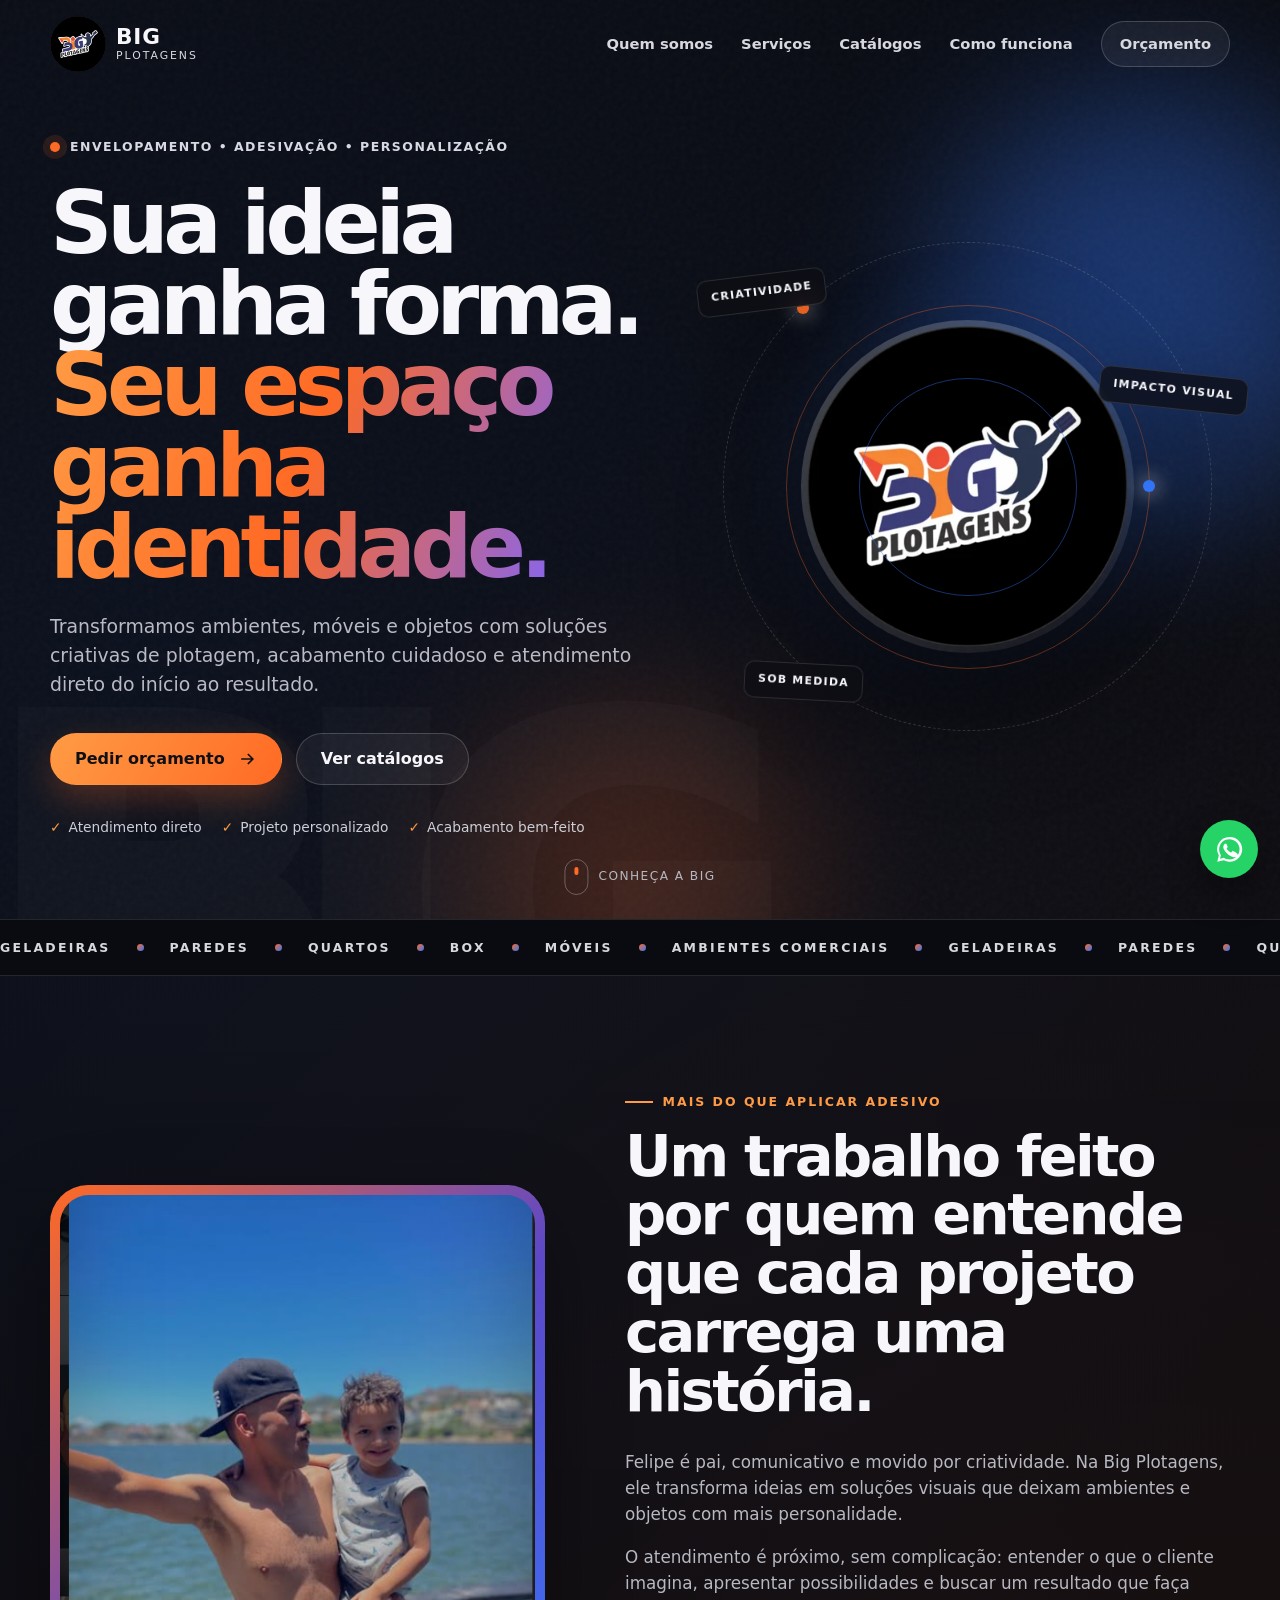
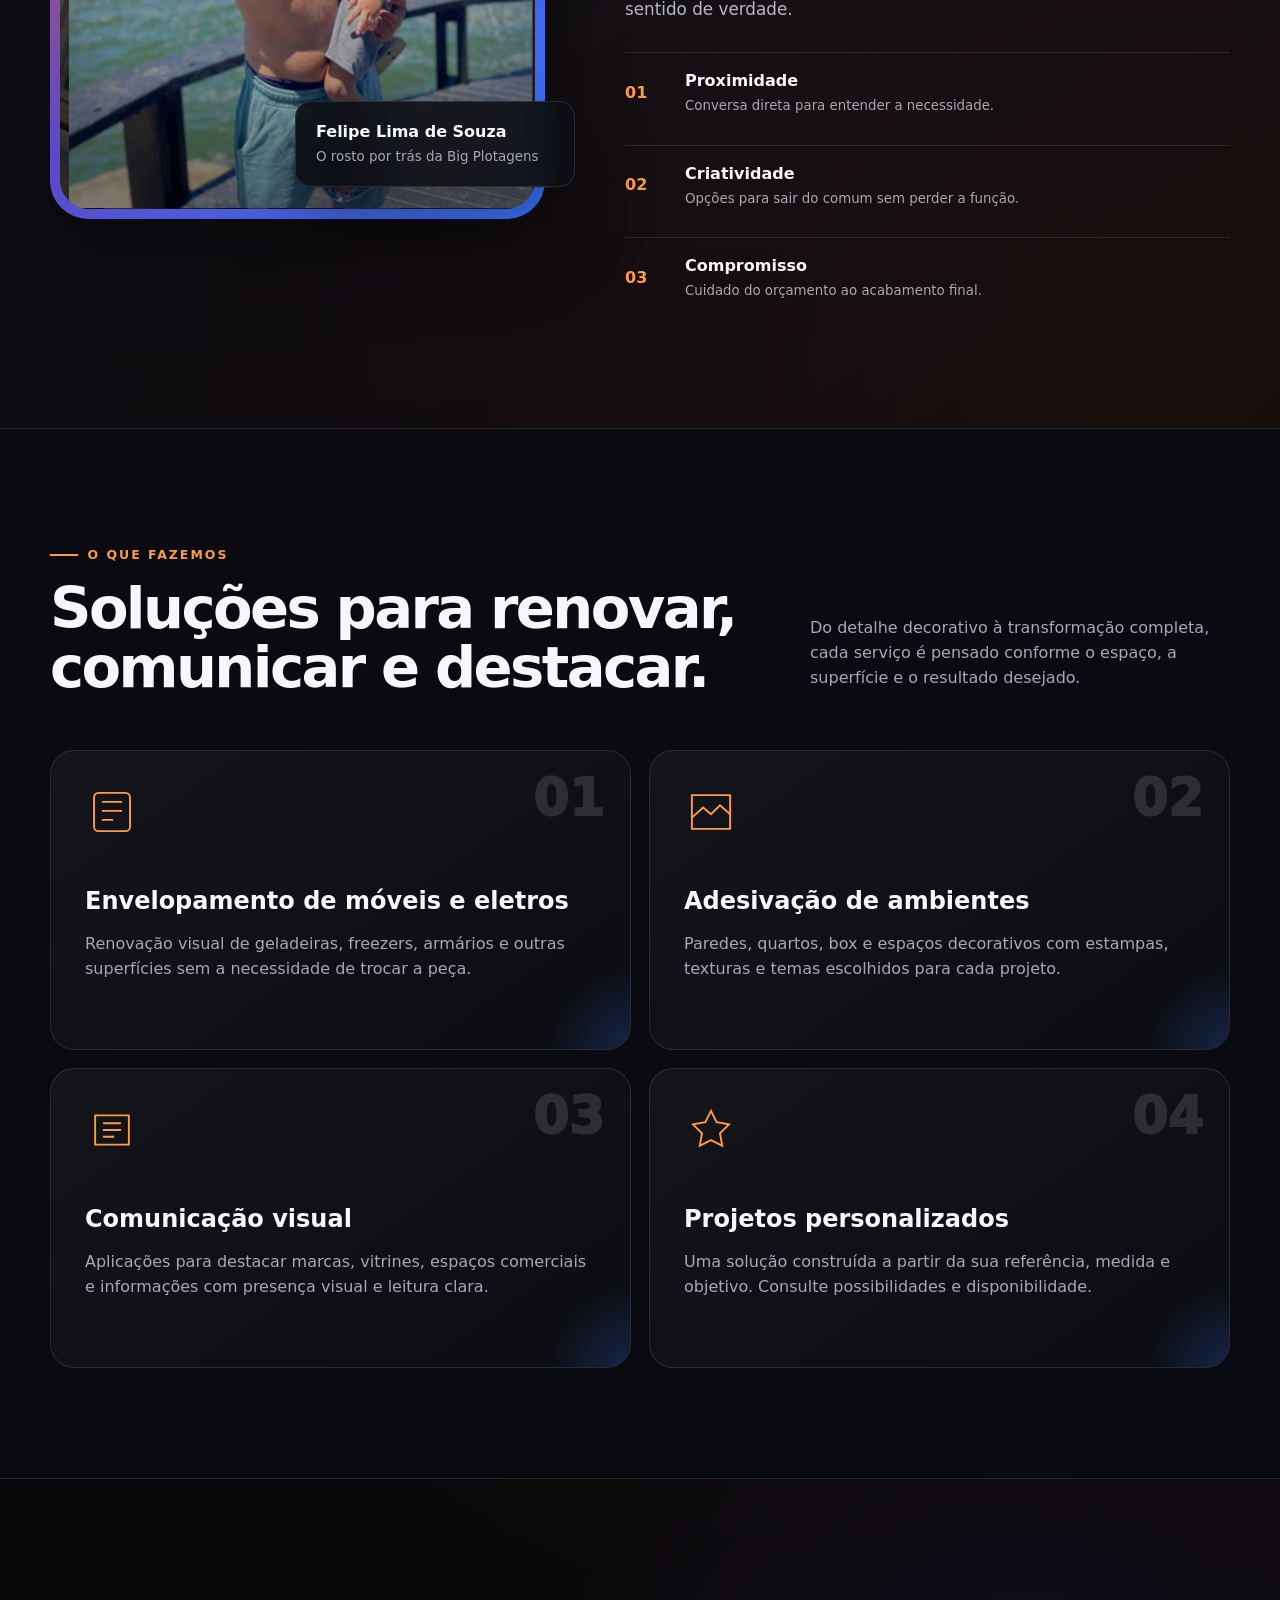
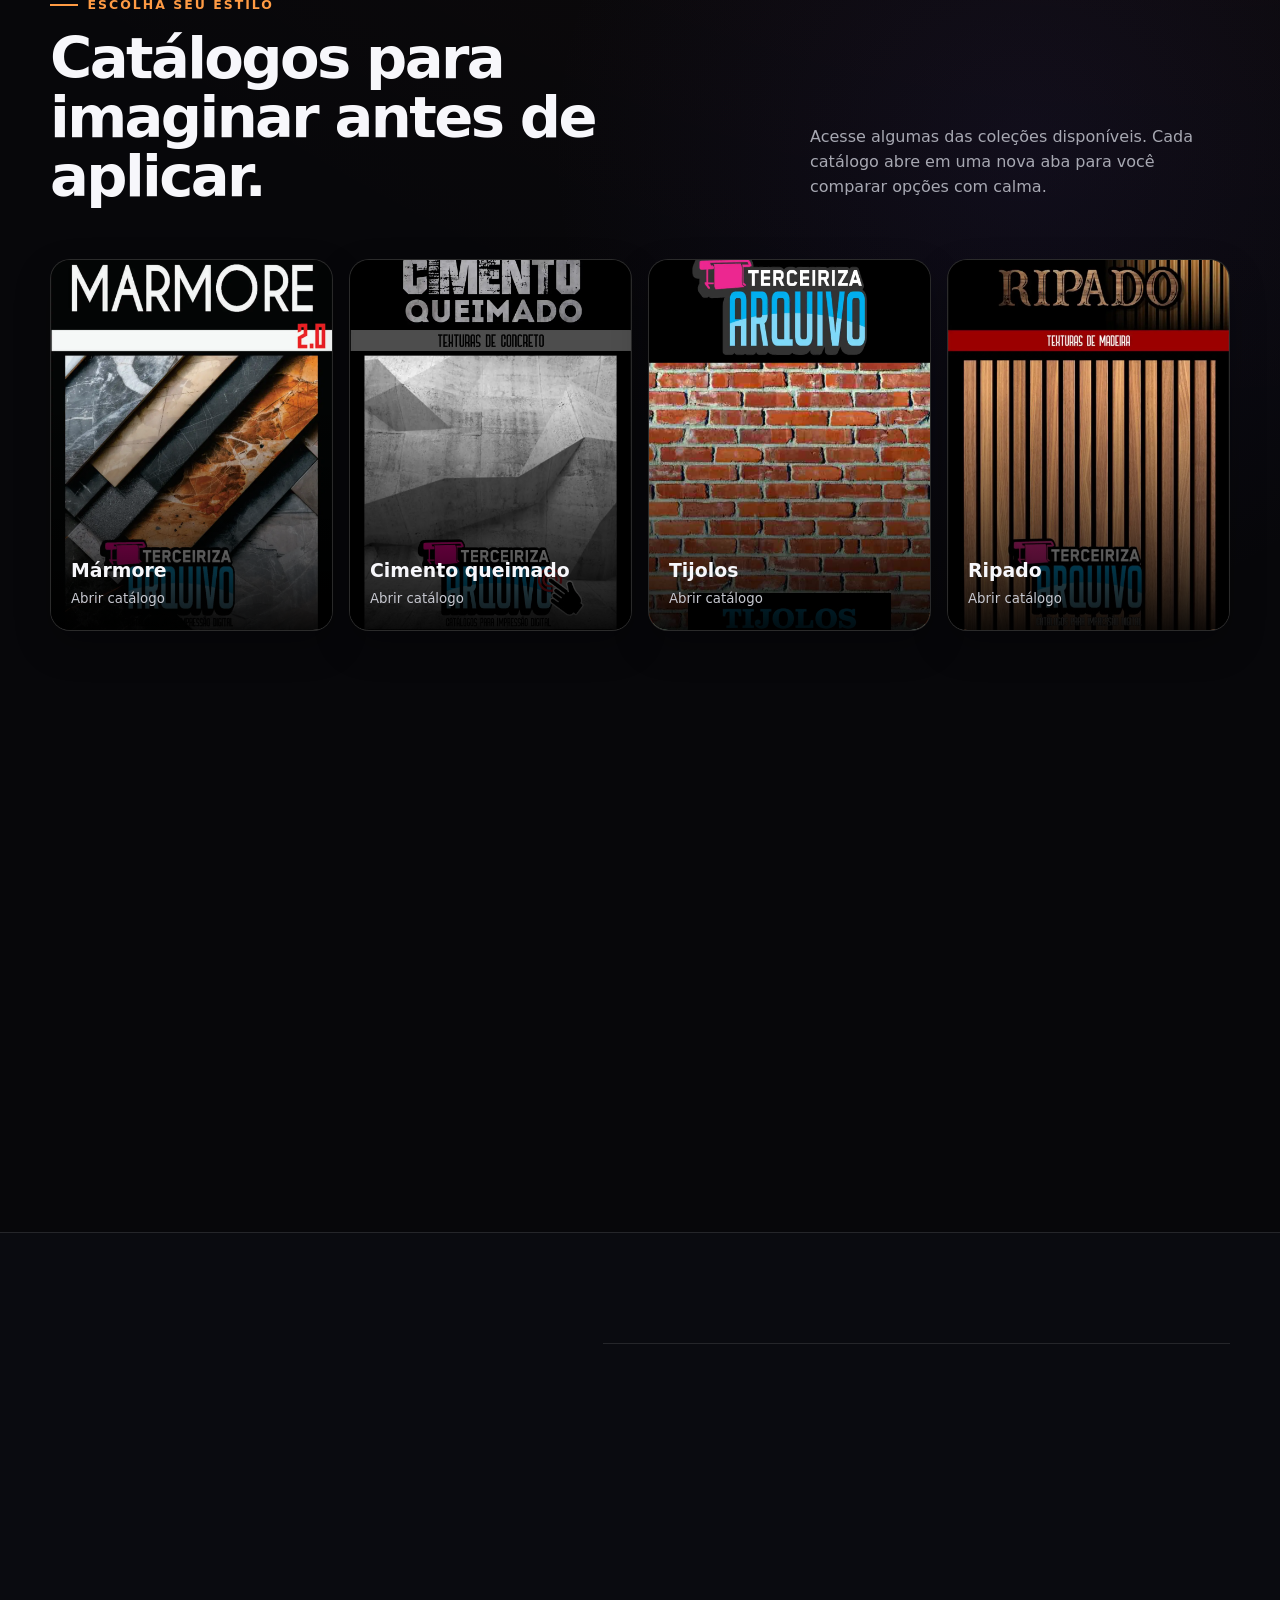
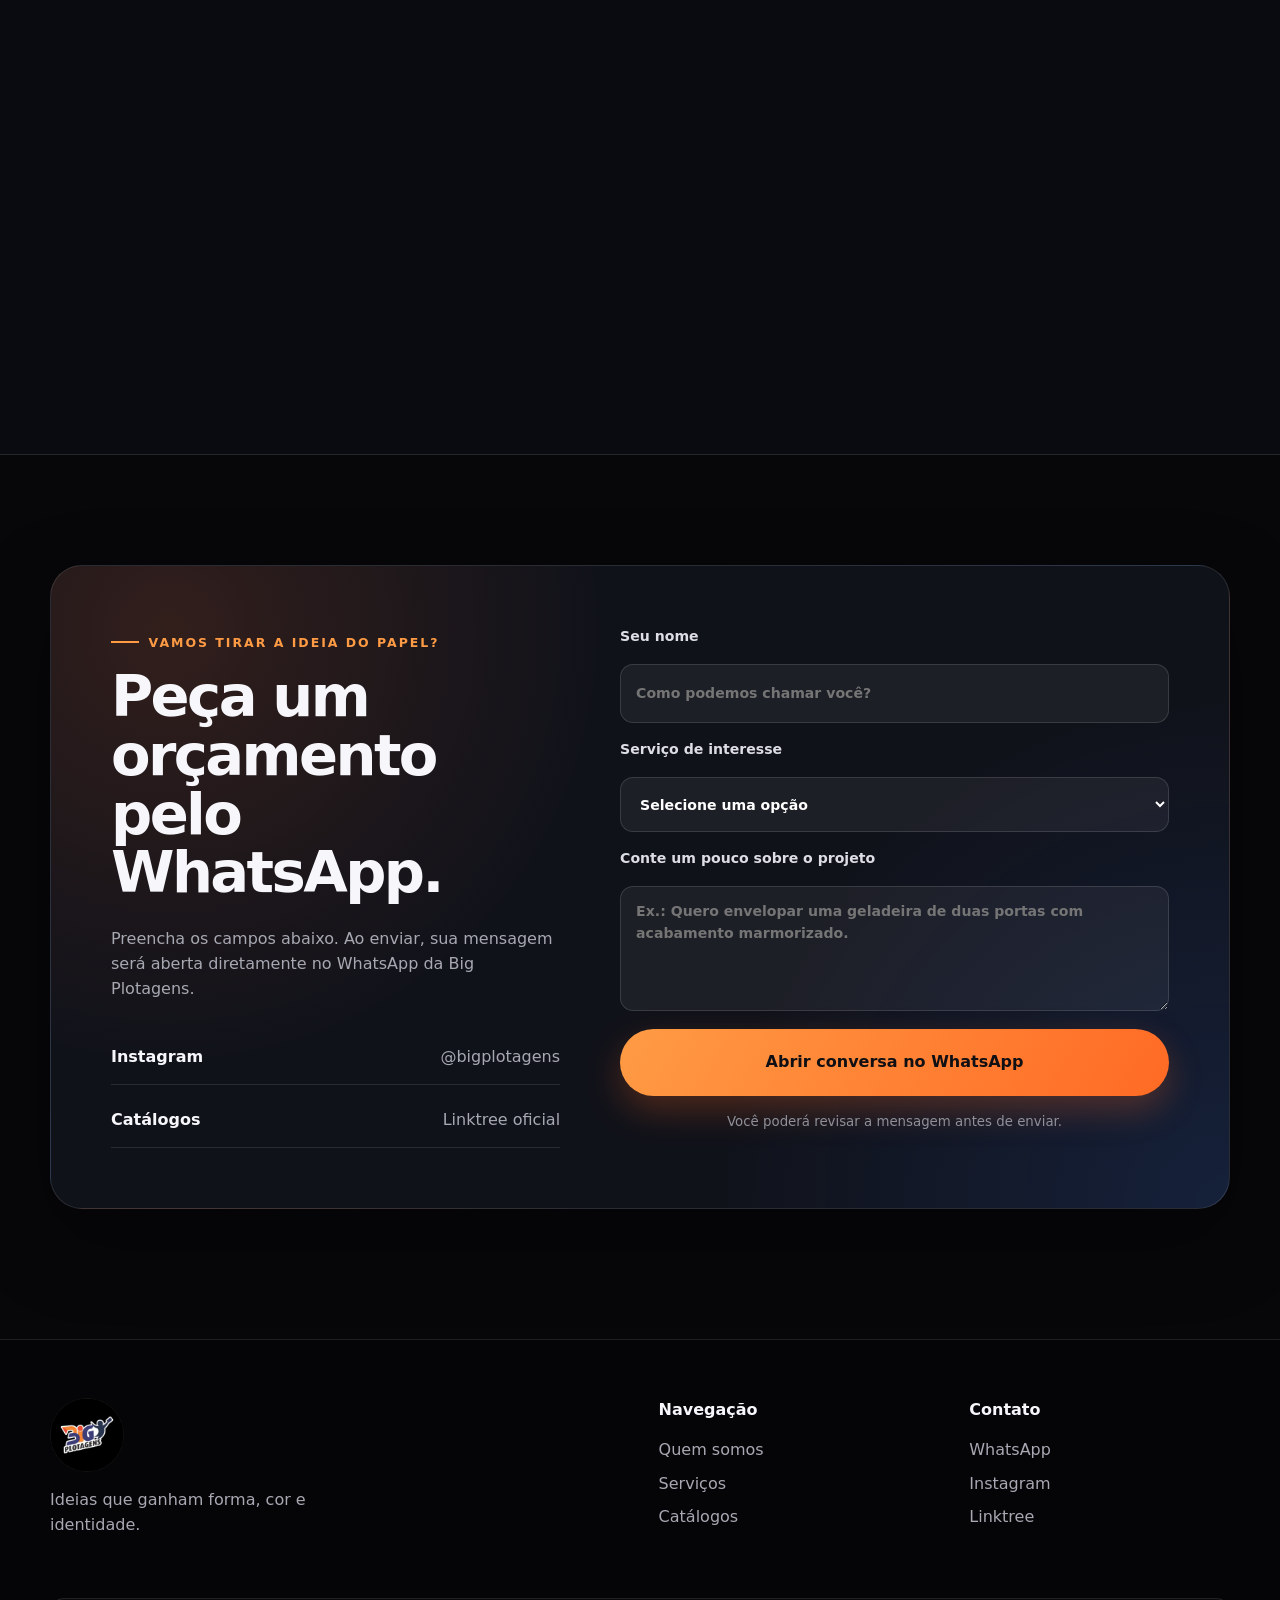
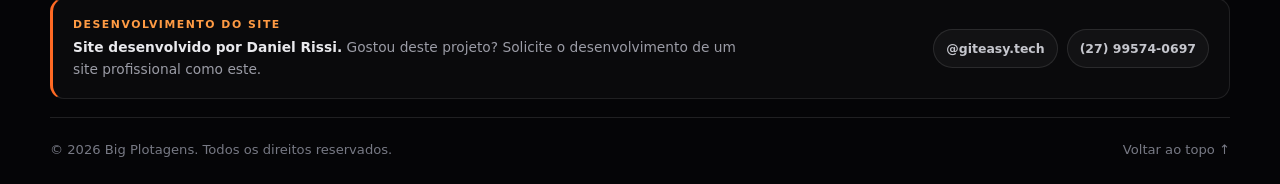
==== commit e0975db5: "Adiciona autoria e contato no rodapé" ====
--- a/index.html
+++ b/index.html
@@ -326,6 +326,17 @@
         <a href="https://linktr.ee/bigplotagens" target="_blank" rel="noopener">Linktree</a>
       </div>
     </div>
+    <div class="container developer-credit" aria-label="Créditos de desenvolvimento do site">
+      <div class="developer-copy">
+        <span>Desenvolvimento do site</span>
+        <p><strong>Site desenvolvido por Daniel Rissi.</strong> Gostou deste projeto? Solicite o desenvolvimento de um site profissional como este.</p>
+      </div>
+      <div class="developer-links">
+        <a href="https://www.instagram.com/giteasy.tech/" target="_blank" rel="noopener" aria-label="Instagram da Git Easy">@giteasy.tech</a>
+        <a href="https://wa.me/5527995740697?text=Ol%C3%A1%2C%20Daniel!%20Vi%20o%20site%20da%20Big%20Plotagens%20e%20gostaria%20de%20solicitar%20um%20site%20profissional." target="_blank" rel="noopener" aria-label="Falar com Daniel Rissi pelo WhatsApp">(27) 99574-0697</a>
+      </div>
+    </div>
+
     <div class="container footer-bottom">
       <span>© <span id="year"></span> Big Plotagens. Todos os direitos reservados.</span>
       <a href="#topo">Voltar ao topo ↑</a>
--- a/styles.css
+++ b/styles.css
@@ -268,7 +268,15 @@
 .footer-grid strong { margin-bottom: 6px; }
 .footer-grid a { color: var(--muted); }
 .footer-grid a:hover { color: #fff; }
-.footer-bottom { display: flex; justify-content: space-between; gap: 20px; margin-top: 50px; padding-top: 22px; border-top: 1px solid var(--line); color: #777984; font-size: .82rem; }
+.developer-credit { display: flex; align-items: center; justify-content: space-between; gap: 28px; margin-top: 44px; padding: 18px 20px; border: 1px solid rgba(255,255,255,.09); border-left: 3px solid var(--orange); border-radius: 14px; background: rgba(255,255,255,.025); }
+.developer-copy { display: grid; gap: 4px; }
+.developer-copy > span { color: var(--orange-light); font-size: .68rem; font-weight: 900; letter-spacing: .14em; text-transform: uppercase; }
+.developer-copy p { max-width: 680px; margin: 0; color: #9b9ca6; font-size: .86rem; line-height: 1.55; }
+.developer-copy strong { color: #e9e9ed; font-weight: 800; }
+.developer-links { display: flex; flex-wrap: wrap; justify-content: flex-end; gap: 9px; }
+.developer-links a { padding: 9px 12px; border: 1px solid rgba(255,255,255,.1); border-radius: 999px; color: #c5c6cd; background: rgba(255,255,255,.035); font-size: .78rem; font-weight: 750; white-space: nowrap; transition: color .2s, border-color .2s, background .2s; }
+.developer-links a:hover { color: #fff; border-color: rgba(255,106,36,.5); background: rgba(255,106,36,.09); }
+.footer-bottom { display: flex; justify-content: space-between; gap: 20px; margin-top: 18px; padding-top: 22px; border-top: 1px solid var(--line); color: #777984; font-size: .82rem; }
 
 .whatsapp-float { position: fixed; z-index: 900; right: 22px; bottom: 22px; width: 58px; height: 58px; display: grid; place-items: center; border-radius: 50%; background: #25d366; box-shadow: 0 16px 35px rgba(0,0,0,.38); transition: transform .2s; }
 .whatsapp-float:hover { transform: translateY(-4px) scale(1.03); }
@@ -364,6 +372,9 @@
   .contact-links a { align-items: flex-start; flex-direction: column; gap: 2px; }
   .footer-grid { grid-template-columns: 1fr 1fr; }
   .footer-brand { grid-column: 1 / -1; }
+  .developer-credit { align-items: flex-start; flex-direction: column; padding: 17px; }
+  .developer-links { justify-content: flex-start; width: 100%; }
+  .developer-links a { text-align: center; }
   .footer-bottom { align-items: flex-start; flex-direction: column; }
   .whatsapp-float { right: 16px; bottom: 16px; width: 54px; height: 54px; }
 }
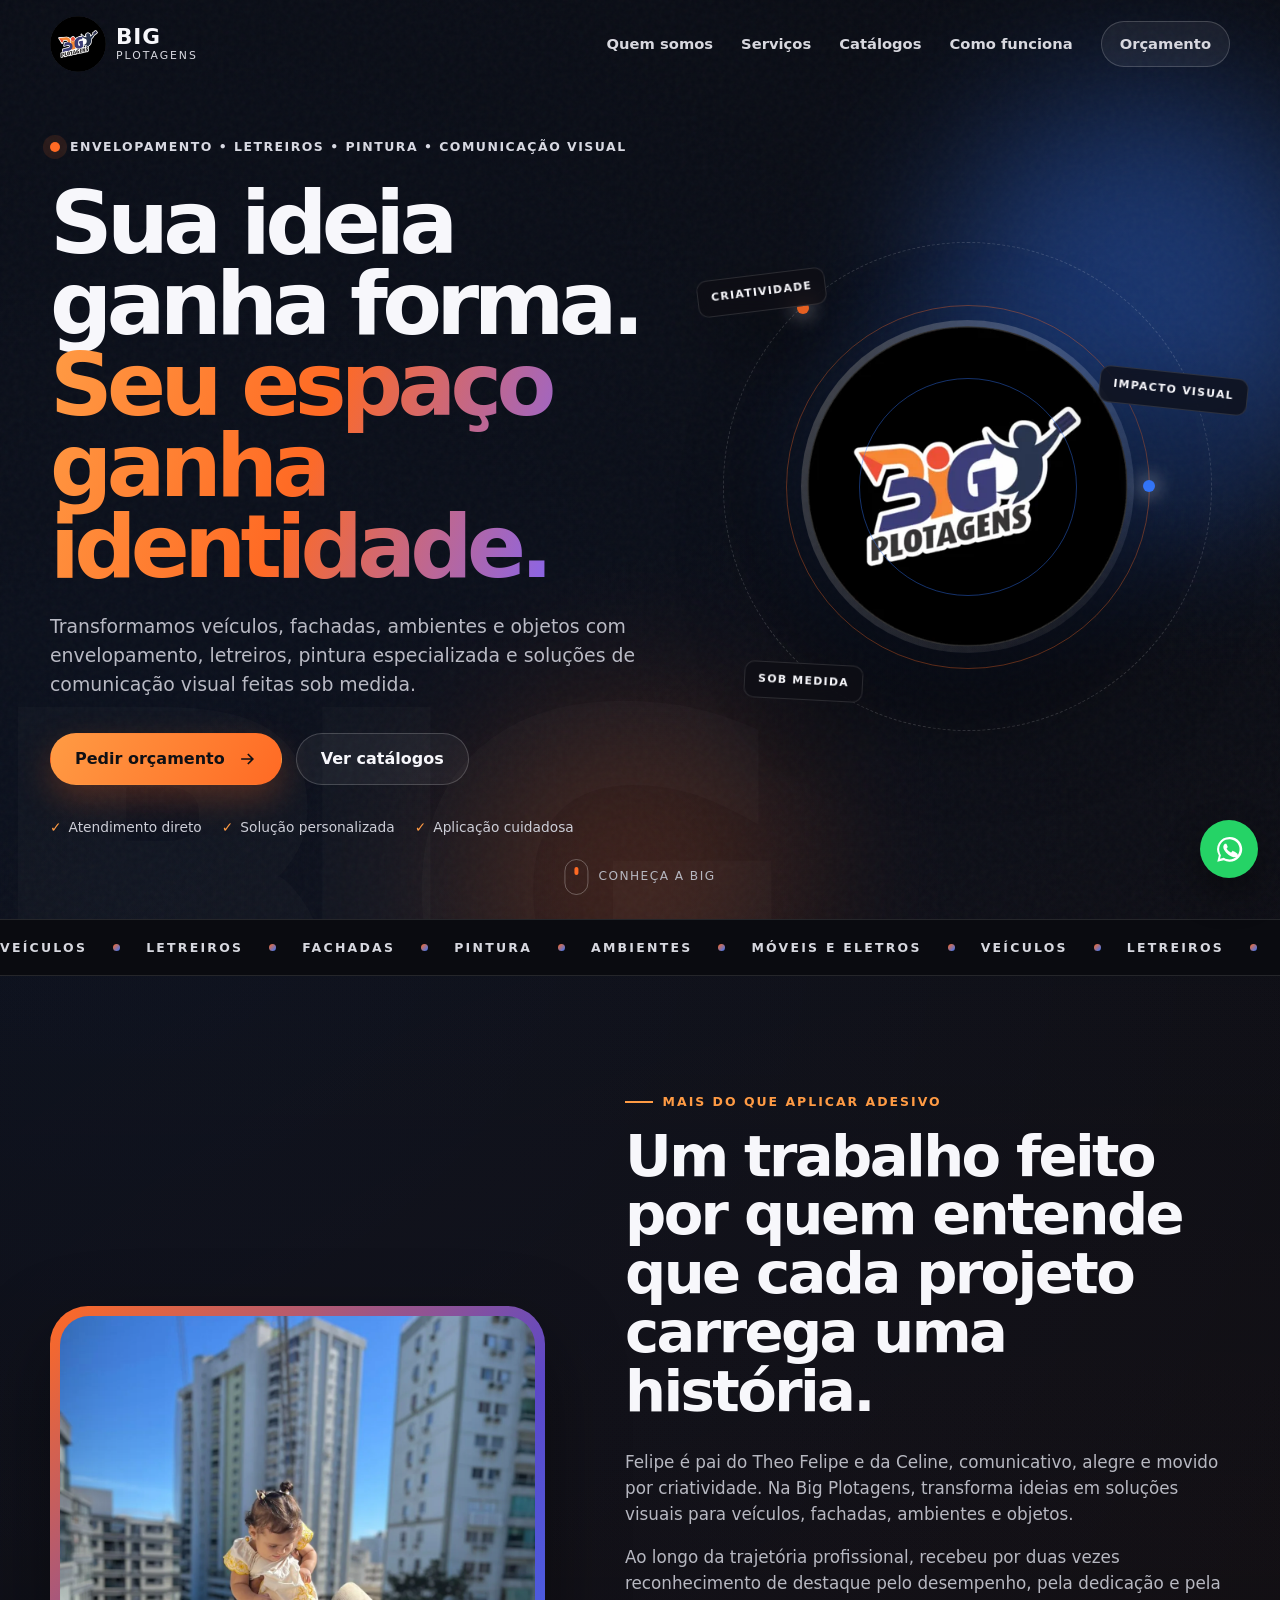
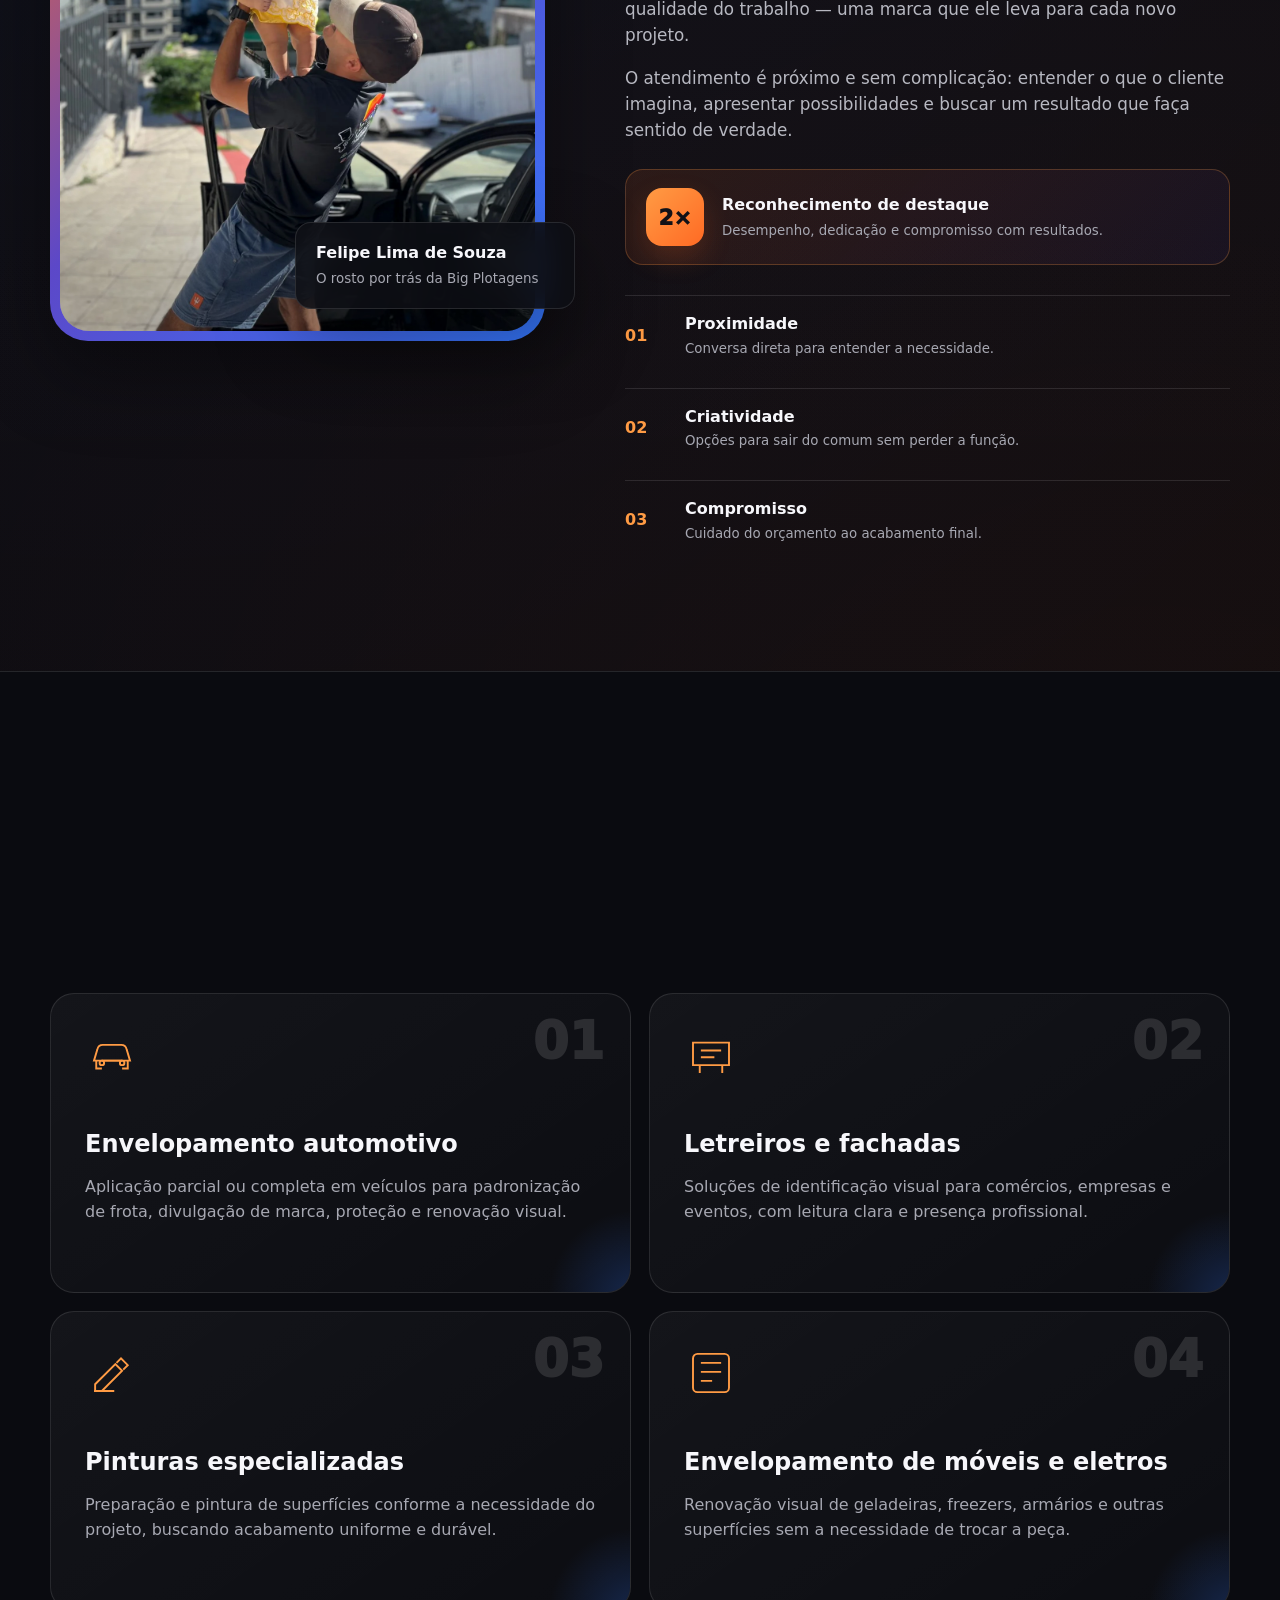
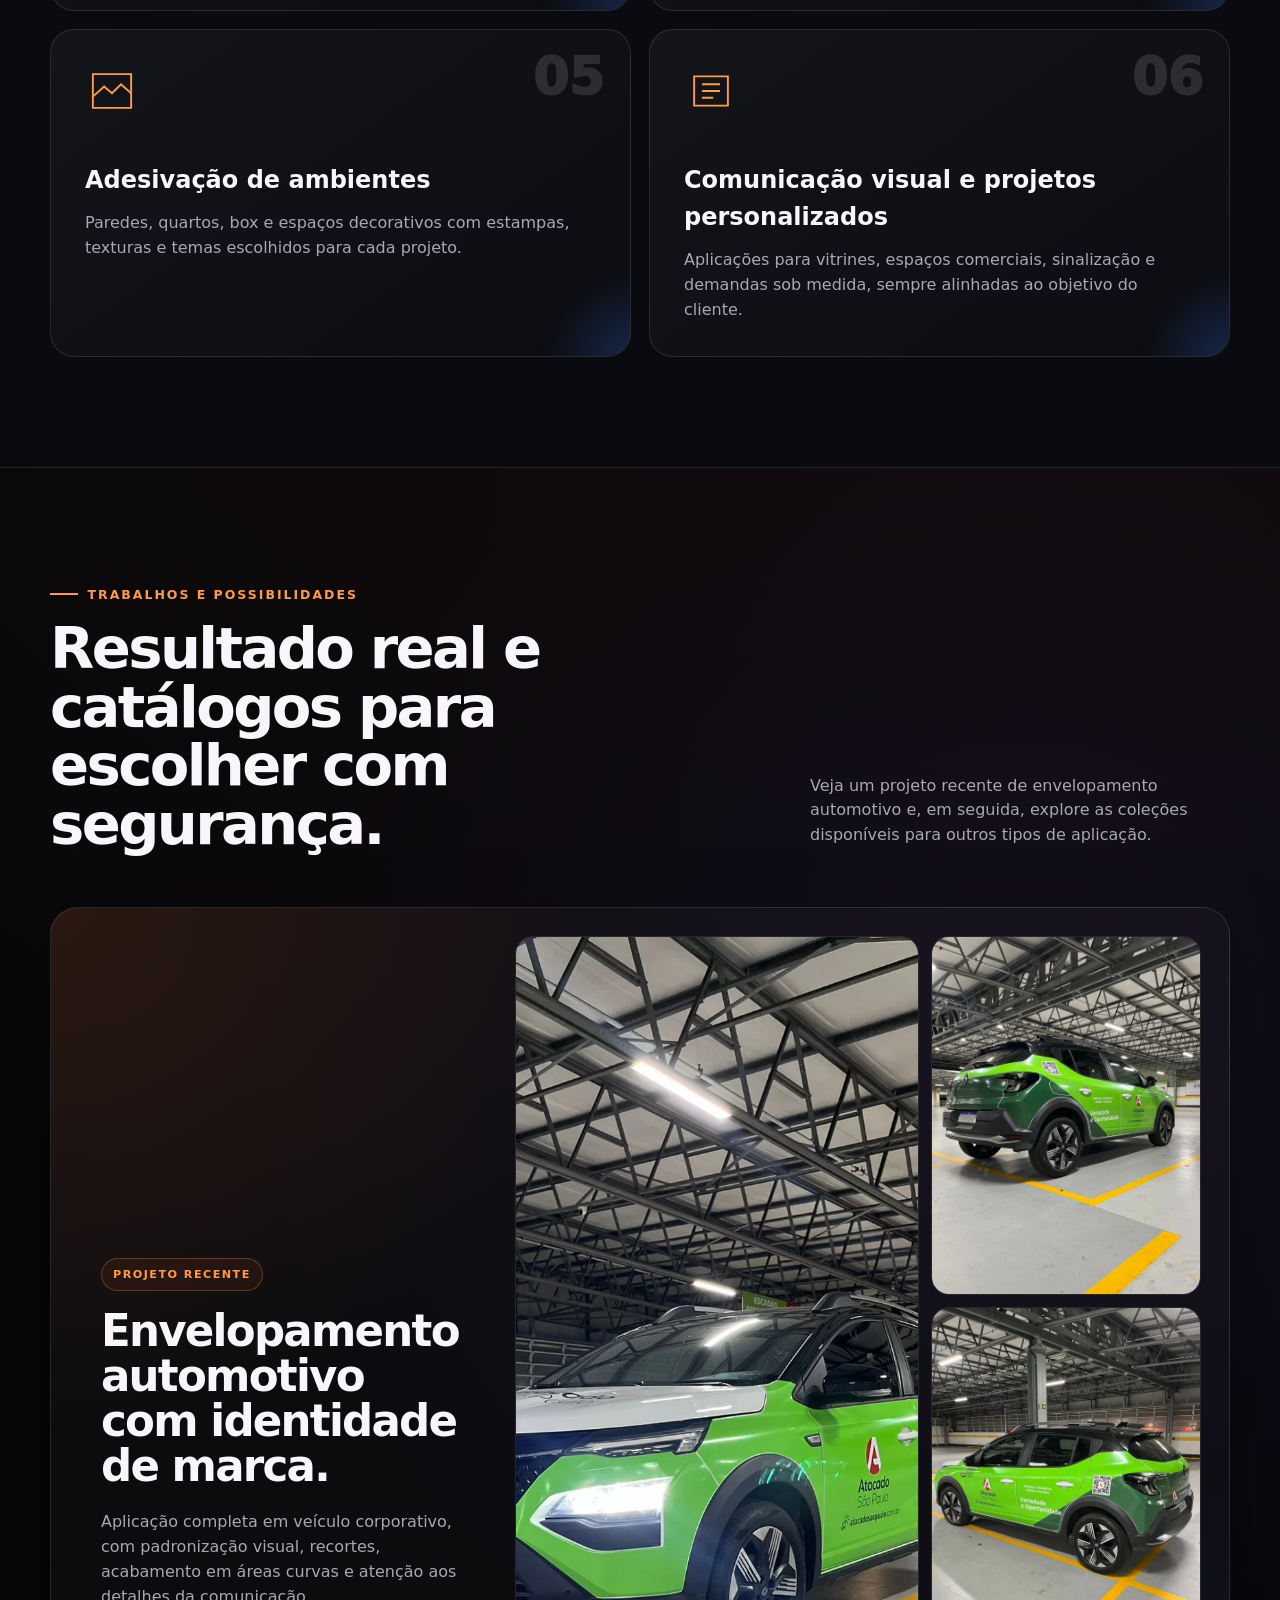
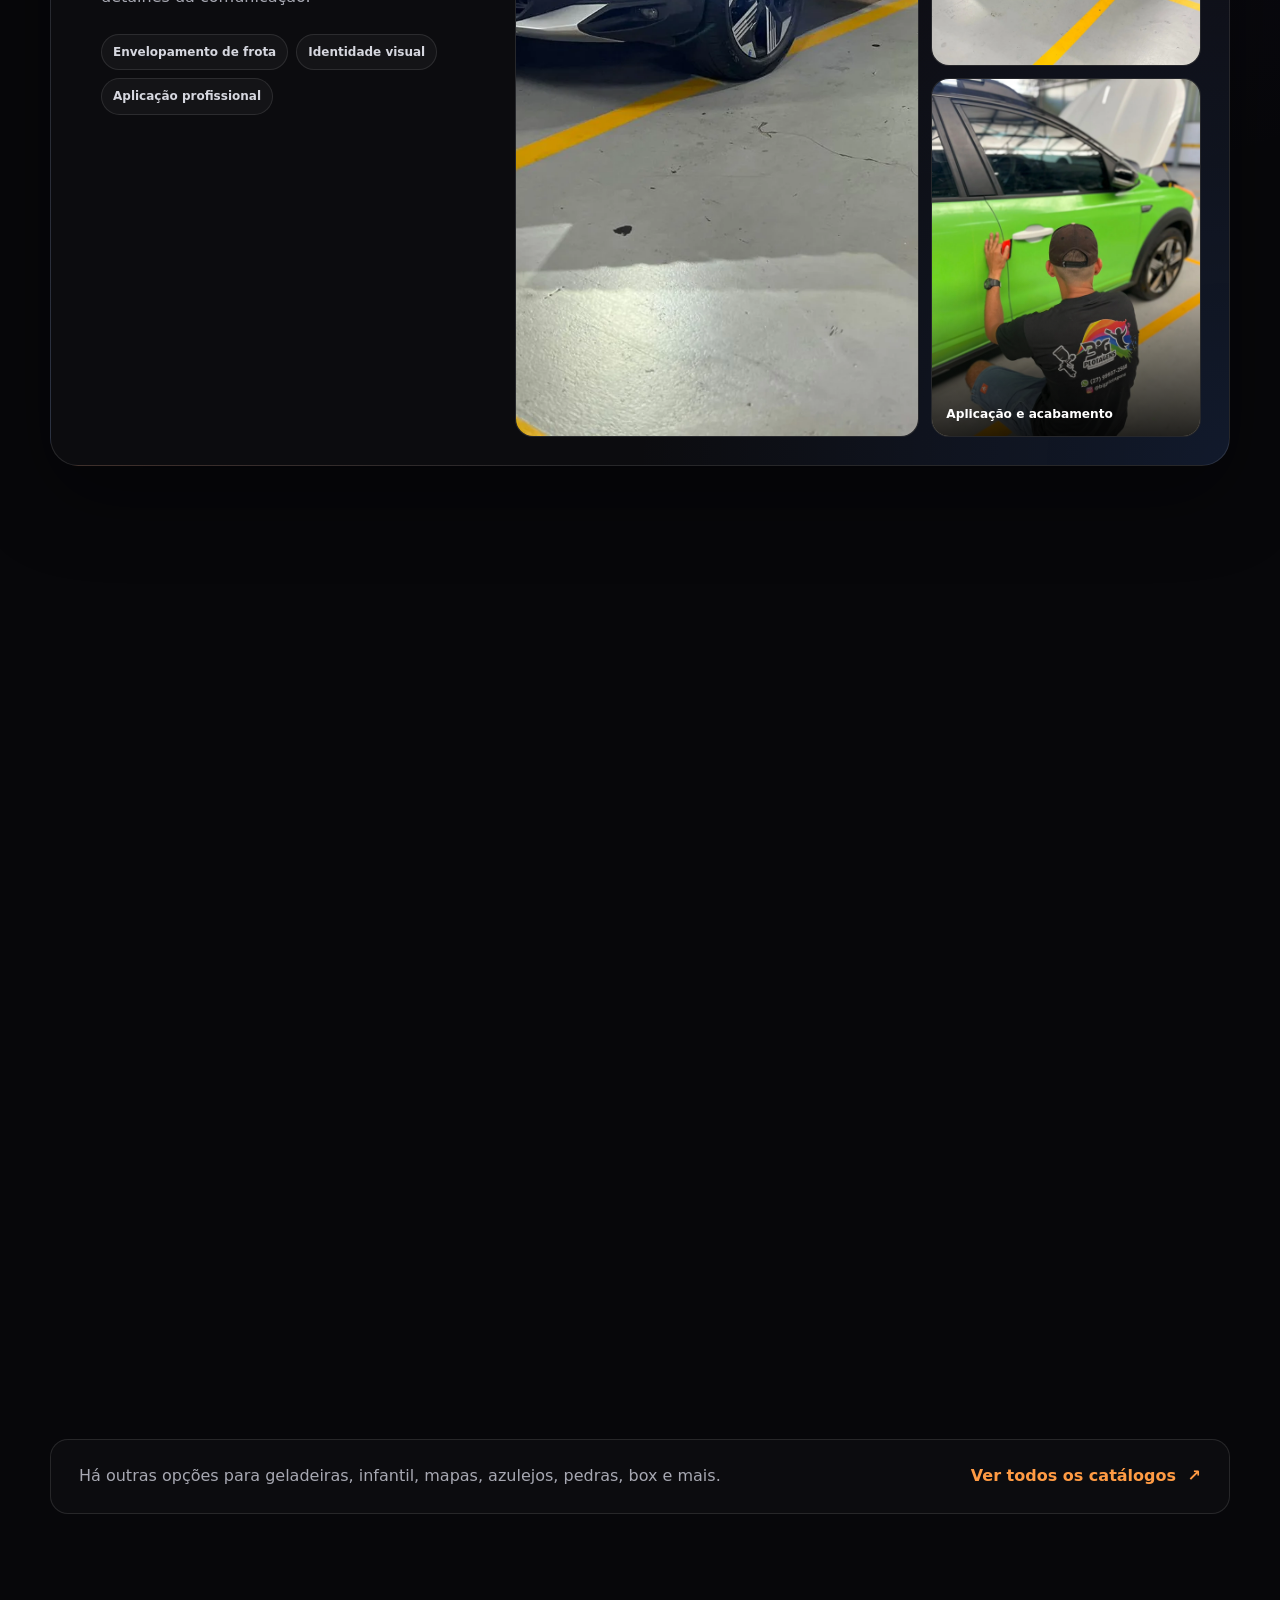
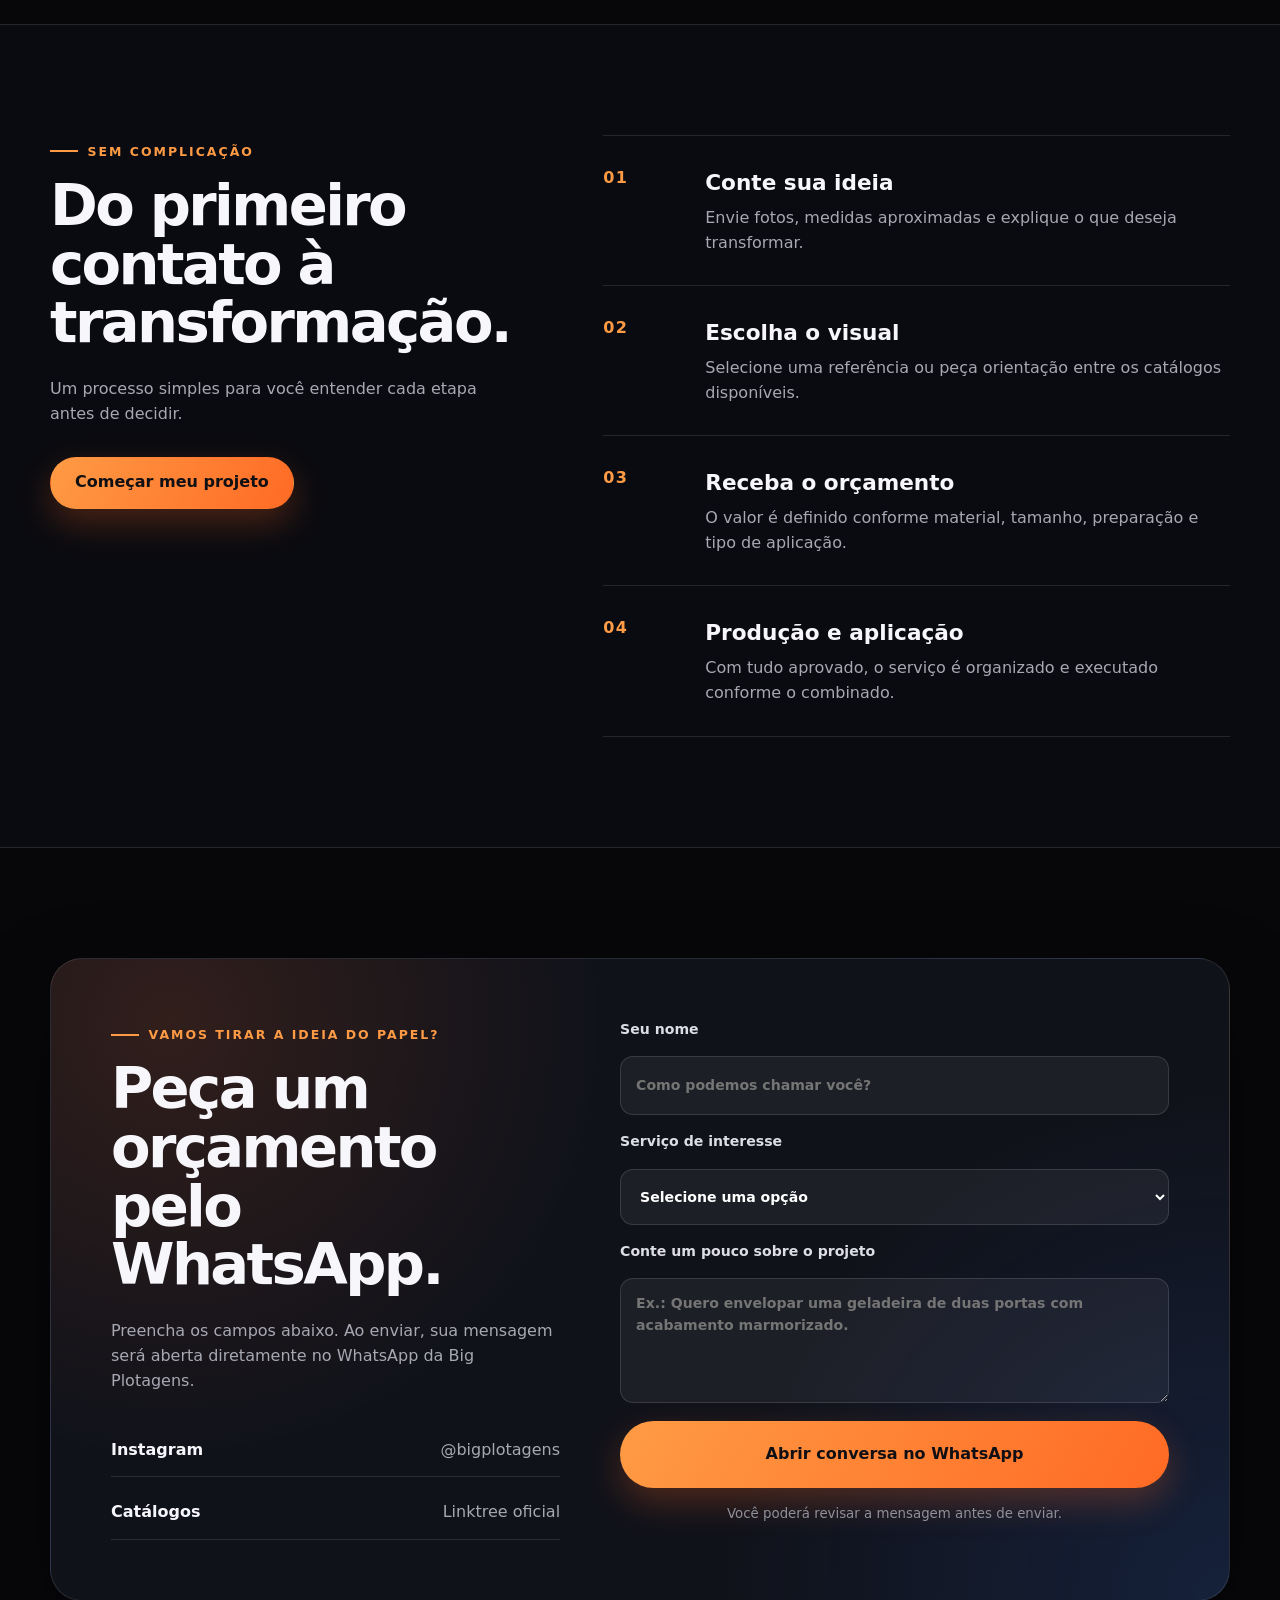
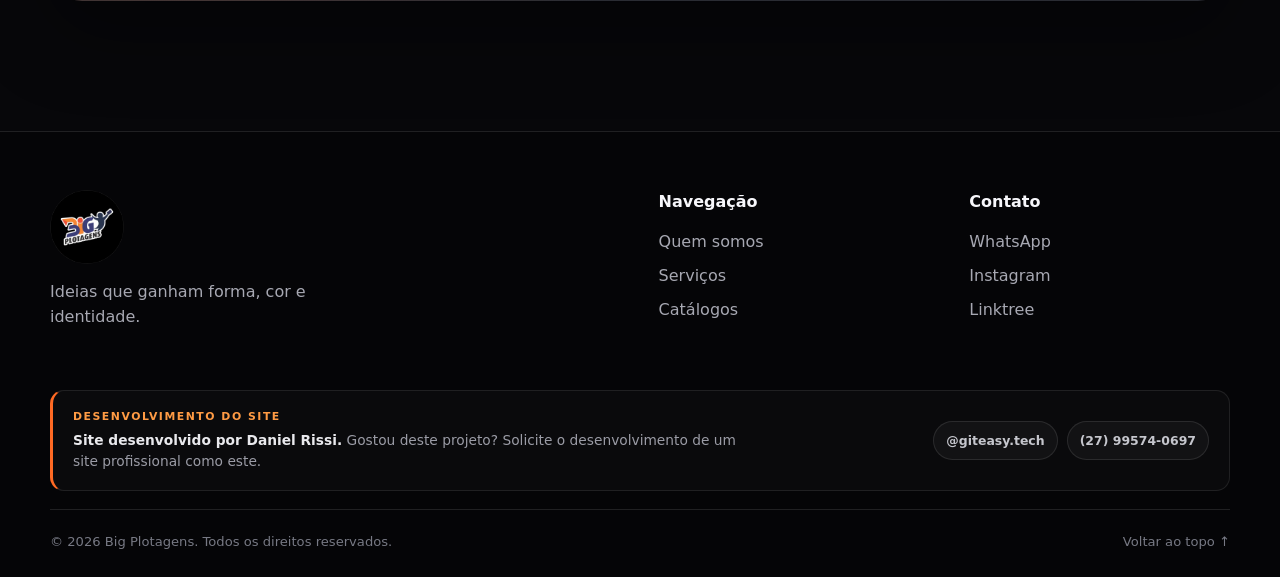
==== commit a9064870: "Atualiza serviços, reconhecimento e portfólio automotivo" ====
--- a/index.html
+++ b/index.html
@@ -4,16 +4,16 @@
   <meta charset="utf-8">
   <meta name="viewport" content="width=device-width, initial-scale=1">
   <meta name="theme-color" content="#07070a">
-  <meta name="description" content="Big Plotagens: envelopamento, adesivação e personalização para ambientes, móveis, eletrodomésticos e projetos sob medida.">
+  <meta name="description" content="Big Plotagens: envelopamento automotivo, letreiros, pinturas especializadas, adesivação, comunicação visual e personalização sob medida.">
   <meta name="robots" content="index, follow">
 
   <meta property="og:type" content="website">
   <meta property="og:locale" content="pt_BR">
   <meta property="og:title" content="Big Plotagens | Sua ideia ganha forma">
-  <meta property="og:description" content="Envelopamento, adesivação e personalização para transformar espaços e objetos com identidade.">
+  <meta property="og:description" content="Envelopamento automotivo, letreiros, pinturas especializadas e comunicação visual para transformar ideias em presença.">
   <meta property="og:image" content="assets/og-cover.jpg">
 
-  <title>Big Plotagens | Envelopamento e Personalização</title>
+  <title>Big Plotagens | Envelopamento, Letreiros e Comunicação Visual</title>
   <link rel="icon" href="assets/favicon.png" type="image/png">
   <link rel="manifest" href="manifest.webmanifest">
   <link rel="stylesheet" href="styles.css">
@@ -23,7 +23,7 @@
     "@context": "https://schema.org",
     "@type": "ProfessionalService",
     "name": "Big Plotagens",
-    "description": "Pinturas especializadas, envelopamento, adesivação e personalização em geral.",
+    "description": "Envelopamento automotivo, pinturas especializadas, letreiros, adesivação e comunicação visual.",
     "telephone": "+55 27 99937-2568",
     "url": "https://linktr.ee/bigplotagens",
     "sameAs": [
@@ -67,9 +67,9 @@
       <div class="hero-shape hero-shape-two" aria-hidden="true"></div>
       <div class="container hero-grid">
         <div class="hero-copy reveal">
-          <span class="eyebrow"><i></i> Envelopamento • Adesivação • Personalização</span>
+          <span class="eyebrow"><i></i> Envelopamento • Letreiros • Pintura • Comunicação visual</span>
           <h1 id="hero-title">Sua ideia ganha forma.<br><em>Seu espaço ganha identidade.</em></h1>
-          <p>Transformamos ambientes, móveis e objetos com soluções criativas de plotagem, acabamento cuidadoso e atendimento direto do início ao resultado.</p>
+          <p>Transformamos veículos, fachadas, ambientes e objetos com envelopamento, letreiros, pintura especializada e soluções de comunicação visual feitas sob medida.</p>
           <div class="hero-actions">
             <a class="button button-primary" href="https://wa.me/5527999372568?text=Ol%C3%A1%2C%20Felipe!%20Vim%20pelo%20site%20da%20Big%20Plotagens%20e%20quero%20solicitar%20um%20or%C3%A7amento." target="_blank" rel="noopener">
               Pedir orçamento
@@ -79,8 +79,8 @@
           </div>
           <div class="hero-points" aria-label="Diferenciais">
             <span>Atendimento direto</span>
-            <span>Projeto personalizado</span>
-            <span>Acabamento bem-feito</span>
+            <span>Solução personalizada</span>
+            <span>Aplicação cuidadosa</span>
           </div>
         </div>
 
@@ -103,8 +103,8 @@
 
     <section class="brand-strip" aria-label="Principais aplicações">
       <div class="strip-track">
-        <span>Geladeiras</span><i></i><span>Paredes</span><i></i><span>Quartos</span><i></i><span>Box</span><i></i><span>Móveis</span><i></i><span>Ambientes comerciais</span><i></i>
-        <span>Geladeiras</span><i></i><span>Paredes</span><i></i><span>Quartos</span><i></i><span>Box</span><i></i><span>Móveis</span><i></i><span>Ambientes comerciais</span><i></i>
+        <span>Veículos</span><i></i><span>Letreiros</span><i></i><span>Fachadas</span><i></i><span>Pintura</span><i></i><span>Ambientes</span><i></i><span>Móveis e eletros</span><i></i>
+        <span>Veículos</span><i></i><span>Letreiros</span><i></i><span>Fachadas</span><i></i><span>Pintura</span><i></i><span>Ambientes</span><i></i><span>Móveis e eletros</span><i></i>
       </div>
     </section>
 
@@ -112,7 +112,7 @@
       <div class="container about-grid">
         <div class="about-photo reveal">
           <div class="photo-frame">
-            <img src="assets/felipe-filho.png" alt="Felipe, responsável pela Big Plotagens, ao lado do filho" width="536" height="709" loading="lazy">
+            <img src="assets/felipe-celine.webp" alt="Felipe Lima de Souza, responsável pela Big Plotagens, com a filha Celine" width="1200" height="1600" loading="lazy">
           </div>
           <div class="photo-note">
             <strong>Felipe Lima de Souza</strong>
@@ -123,8 +123,13 @@
         <div class="about-copy reveal">
           <span class="section-kicker">Mais do que aplicar adesivo</span>
           <h2>Um trabalho feito por quem entende que cada projeto carrega uma história.</h2>
-          <p>Felipe é pai, comunicativo e movido por criatividade. Na Big Plotagens, ele transforma ideias em soluções visuais que deixam ambientes e objetos com mais personalidade.</p>
-          <p>O atendimento é próximo, sem complicação: entender o que o cliente imagina, apresentar possibilidades e buscar um resultado que faça sentido de verdade.</p>
+          <p>Felipe é pai do Theo Felipe e da Celine, comunicativo, alegre e movido por criatividade. Na Big Plotagens, transforma ideias em soluções visuais para veículos, fachadas, ambientes e objetos.</p>
+          <p>Ao longo da trajetória profissional, recebeu por duas vezes reconhecimento de destaque pelo desempenho, pela dedicação e pela qualidade do trabalho — uma marca que ele leva para cada novo projeto.</p>
+          <p>O atendimento é próximo e sem complicação: entender o que o cliente imagina, apresentar possibilidades e buscar um resultado que faça sentido de verdade.</p>
+          <div class="recognition-badge" aria-label="Reconhecimento profissional">
+            <span>2×</span>
+            <div><strong>Reconhecimento de destaque</strong><small>Desempenho, dedicação e compromisso com resultados.</small></div>
+          </div>
           <div class="about-values">
             <article>
               <span>01</span>
@@ -156,30 +161,44 @@
         <div class="service-grid">
           <article class="service-card reveal">
             <span class="service-number">01</span>
+            <svg aria-hidden="true" viewBox="0 0 48 48"><path d="M8 29h32l-3-10a5 5 0 0 0-5-4H16a5 5 0 0 0-5 4z"/><path d="M10 29v7h5M38 29v7h-5M15 29h18"/><circle cx="15" cy="31" r="2"/><circle cx="33" cy="31" r="2"/></svg>
+            <h3>Envelopamento automotivo</h3>
+            <p>Aplicação parcial ou completa em veículos para padronização de frota, divulgação de marca, proteção e renovação visual.</p>
+          </article>
+
+          <article class="service-card reveal">
+            <span class="service-number">02</span>
+            <svg aria-hidden="true" viewBox="0 0 48 48"><path d="M8 13h32v20H8z"/><path d="M15 20h18M15 26h12M14 33v7M34 33v7"/></svg>
+            <h3>Letreiros e fachadas</h3>
+            <p>Soluções de identificação visual para comércios, empresas e eventos, com leitura clara e presença profissional.</p>
+          </article>
+
+          <article class="service-card reveal">
+            <span class="service-number">03</span>
+            <svg aria-hidden="true" viewBox="0 0 48 48"><path d="M9 34l18-18 6 6-18 18H9z"/><path d="M28 15l4-4 6 6-4 4M8 40h18"/></svg>
+            <h3>Pinturas especializadas</h3>
+            <p>Preparação e pintura de superfícies conforme a necessidade do projeto, buscando acabamento uniforme e durável.</p>
+          </article>
+
+          <article class="service-card reveal">
+            <span class="service-number">04</span>
             <svg aria-hidden="true" viewBox="0 0 48 48"><rect x="8" y="7" width="32" height="34" rx="4"/><path d="M15 15h18M15 23h18M15 31h10"/></svg>
             <h3>Envelopamento de móveis e eletros</h3>
             <p>Renovação visual de geladeiras, freezers, armários e outras superfícies sem a necessidade de trocar a peça.</p>
           </article>
 
           <article class="service-card reveal">
-            <span class="service-number">02</span>
+            <span class="service-number">05</span>
             <svg aria-hidden="true" viewBox="0 0 48 48"><path d="M7 39h34V9H7z"/><path d="M7 29l10-9 7 6 8-8 9 8"/></svg>
             <h3>Adesivação de ambientes</h3>
             <p>Paredes, quartos, box e espaços decorativos com estampas, texturas e temas escolhidos para cada projeto.</p>
           </article>
 
           <article class="service-card reveal">
-            <span class="service-number">03</span>
+            <span class="service-number">06</span>
             <svg aria-hidden="true" viewBox="0 0 48 48"><path d="M9 11h30v26H9z"/><path d="M16 18h16M16 24h16M16 30h10"/></svg>
-            <h3>Comunicação visual</h3>
-            <p>Aplicações para destacar marcas, vitrines, espaços comerciais e informações com presença visual e leitura clara.</p>
-          </article>
-
-          <article class="service-card reveal">
-            <span class="service-number">04</span>
-            <svg aria-hidden="true" viewBox="0 0 48 48"><path d="M24 7l5 10 11 2-8 8 2 11-10-5-10 5 2-11-8-8 11-2z"/></svg>
-            <h3>Projetos personalizados</h3>
-            <p>Uma solução construída a partir da sua referência, medida e objetivo. Consulte possibilidades e disponibilidade.</p>
+            <h3>Comunicação visual e projetos personalizados</h3>
+            <p>Aplicações para vitrines, espaços comerciais, sinalização e demandas sob medida, sempre alinhadas ao objetivo do cliente.</p>
           </article>
         </div>
       </div>
@@ -189,10 +208,46 @@
       <div class="container">
         <div class="section-heading reveal">
           <div>
+            <span class="section-kicker">Trabalhos e possibilidades</span>
+            <h2>Resultado real e catálogos para escolher com segurança.</h2>
+          </div>
+          <p>Veja um projeto recente de envelopamento automotivo e, em seguida, explore as coleções disponíveis para outros tipos de aplicação.</p>
+        </div>
+
+        <div class="featured-project reveal">
+          <div class="featured-project-copy">
+            <span class="project-label">Projeto recente</span>
+            <h3>Envelopamento automotivo com identidade de marca.</h3>
+            <p>Aplicação completa em veículo corporativo, com padronização visual, recortes, acabamento em áreas curvas e atenção aos detalhes da comunicação.</p>
+            <div class="project-tags" aria-label="Etapas e características do projeto">
+              <span>Envelopamento de frota</span>
+              <span>Identidade visual</span>
+              <span>Aplicação profissional</span>
+            </div>
+          </div>
+          <div class="project-gallery" aria-label="Fotos do envelopamento automotivo realizado pela Big Plotagens">
+            <figure class="project-photo project-photo-main">
+              <img src="assets/trabalhos/envelopamento-atacado-frente.webp" alt="Veículo corporativo envelopado pela Big Plotagens visto pela frente" width="1200" height="1600" loading="lazy">
+            </figure>
+            <figure class="project-photo">
+              <img src="assets/trabalhos/envelopamento-atacado-traseira.webp" alt="Acabamento traseiro do veículo corporativo envelopado" width="1200" height="1600" loading="lazy">
+            </figure>
+            <figure class="project-photo">
+              <img src="assets/trabalhos/envelopamento-atacado-lateral.webp" alt="Lateral do veículo com identidade visual aplicada" width="1200" height="1600" loading="lazy">
+            </figure>
+            <figure class="project-photo project-photo-process">
+              <img src="assets/trabalhos/envelopamento-atacado-aplicacao.webp" alt="Felipe realizando a aplicação do envelopamento no veículo" width="1200" height="1600" loading="lazy">
+              <figcaption>Aplicação e acabamento</figcaption>
+            </figure>
+          </div>
+        </div>
+
+        <div class="catalog-subheading reveal">
+          <div>
             <span class="section-kicker">Escolha seu estilo</span>
-            <h2>Catálogos para imaginar antes de aplicar.</h2>
-          </div>
-          <p>Acesse algumas das coleções disponíveis. Cada catálogo abre em uma nova aba para você comparar opções com calma.</p>
+            <h3>Catálogos disponíveis</h3>
+          </div>
+          <p>Cada catálogo abre em uma nova aba para você comparar estampas, texturas e possibilidades com calma.</p>
         </div>
 
         <div class="catalog-grid">
@@ -288,6 +343,9 @@
             Serviço de interesse
             <select id="servico" name="servico" required>
               <option value="">Selecione uma opção</option>
+              <option>Envelopamento automotivo</option>
+              <option>Letreiro ou fachada</option>
+              <option>Pintura especializada</option>
               <option>Envelopamento de geladeira ou freezer</option>
               <option>Envelopamento de móvel</option>
               <option>Adesivação de parede ou ambiente</option>
--- a/styles.css
+++ b/styles.css
@@ -196,6 +196,12 @@
 .about-copy h2, .section-heading h2, .process-intro h2, .contact-copy h2 { margin: 0; font-size: clamp(2.3rem, 4.5vw, 4.7rem); line-height: 1.02; letter-spacing: -.045em; }
 .about-copy > p { color: #b7b8c1; font-size: 1.05rem; }
 .about-copy > p:first-of-type { margin-top: 28px; }
+.recognition-badge { display: flex; align-items: center; gap: 18px; margin-top: 26px; padding: 18px 20px; border: 1px solid rgba(255,155,68,.25); border-radius: 18px; background: linear-gradient(135deg, rgba(255,106,36,.11), rgba(92,72,200,.08)); }
+.recognition-badge > span { flex: 0 0 auto; display: grid; place-items: center; width: 58px; height: 58px; border-radius: 16px; background: linear-gradient(135deg, var(--orange-light), var(--orange)); color: #111117; font-size: 1.35rem; font-weight: 950; box-shadow: 0 12px 28px rgba(255,106,36,.18); }
+.recognition-badge strong, .recognition-badge small { display: block; }
+.recognition-badge strong { font-size: 1rem; }
+.recognition-badge small { margin-top: 3px; color: var(--muted); }
+
 .about-values { display: grid; gap: 12px; margin-top: 30px; }
 .about-values article { display: flex; gap: 18px; align-items: center; padding: 16px 0; border-top: 1px solid var(--line); }
 .about-values article > span { min-width: 42px; color: var(--orange-light); font-weight: 900; }
@@ -216,6 +222,28 @@
 .service-card p { max-width: 520px; margin: 0; color: var(--muted); }
 
 .catalogs { background: radial-gradient(circle at 80% 20%, rgba(92,72,200,.09), transparent 32%); }
+.featured-project { display: grid; grid-template-columns: .72fr 1.28fr; gap: 34px; align-items: stretch; margin-bottom: 64px; padding: 28px; border: 1px solid var(--line); border-radius: 28px; background:
+  radial-gradient(circle at 0% 0%, rgba(255,106,36,.12), transparent 32%),
+  radial-gradient(circle at 100% 100%, rgba(52,120,255,.12), transparent 36%),
+  rgba(255,255,255,.025);
+  box-shadow: var(--shadow);
+}
+.featured-project-copy { display: flex; flex-direction: column; justify-content: center; padding: 22px; }
+.project-label { width: max-content; margin-bottom: 18px; padding: 7px 11px; border: 1px solid rgba(255,155,68,.28); border-radius: 999px; color: var(--orange-light); background: rgba(255,106,36,.08); font-size: .7rem; font-weight: 900; letter-spacing: .13em; text-transform: uppercase; }
+.featured-project-copy h3 { margin: 0; font-size: clamp(2rem, 3.4vw, 3.5rem); line-height: 1.03; letter-spacing: -.04em; }
+.featured-project-copy p { margin: 22px 0 24px; color: var(--muted); }
+.project-tags { display: flex; flex-wrap: wrap; gap: 8px; }
+.project-tags span { padding: 8px 11px; border: 1px solid rgba(255,255,255,.1); border-radius: 999px; color: #d6d7df; background: rgba(255,255,255,.035); font-size: .75rem; font-weight: 750; }
+.project-gallery { display: grid; grid-template-columns: 1.2fr .8fr; grid-template-rows: repeat(3, minmax(0, 1fr)); gap: 12px; min-height: 650px; }
+.project-photo { position: relative; margin: 0; min-height: 0; overflow: hidden; border: 1px solid var(--line); border-radius: 18px; background: #0b0c11; }
+.project-photo-main { grid-row: 1 / -1; }
+.project-photo img { width: 100%; height: 100%; object-fit: cover; transition: transform .55s ease, filter .55s ease; }
+.project-photo:hover img { transform: scale(1.035); filter: saturate(1.06); }
+.project-photo-process::after { content: ""; position: absolute; inset: auto 0 0; height: 44%; background: linear-gradient(transparent, rgba(0,0,0,.82)); pointer-events: none; }
+.project-photo figcaption { position: absolute; z-index: 2; left: 14px; bottom: 12px; color: #fff; font-size: .76rem; font-weight: 800; }
+.catalog-subheading { display: grid; grid-template-columns: 1fr .8fr; gap: 44px; align-items: end; margin: 0 0 28px; padding-top: 8px; }
+.catalog-subheading h3 { margin: 0; font-size: clamp(1.9rem, 3.3vw, 3.2rem); line-height: 1.03; letter-spacing: -.04em; }
+.catalog-subheading p { margin: 0 0 5px; color: var(--muted); }
 .catalog-grid { display: grid; grid-template-columns: repeat(4, 1fr); gap: 16px; }
 .catalog-card { position: relative; aspect-ratio: .76; border-radius: 20px; overflow: hidden; border: 1px solid var(--line); background: #111; box-shadow: 0 15px 35px rgba(0,0,0,.25); }
 .catalog-card img { width: 100%; height: 100%; object-fit: cover; transition: transform .5s, filter .5s; }
@@ -296,6 +324,8 @@
   .hero-grid { grid-template-columns: 1fr .78fr; }
   .hero-visual { min-height: 450px; }
   .about-grid { gap: 55px; }
+  .featured-project { grid-template-columns: .82fr 1.18fr; }
+  .project-gallery { min-height: 570px; }
   .catalog-grid { grid-template-columns: repeat(3, 1fr); }
 }
 
@@ -340,6 +370,10 @@
   .about-photo { margin-inline: auto; }
   .section-heading { gap: 20px; align-items: start; }
   .service-grid { grid-template-columns: 1fr; }
+  .featured-project { grid-template-columns: 1fr; }
+  .featured-project-copy { padding: 10px 8px 4px; }
+  .project-gallery { min-height: 680px; }
+  .catalog-subheading { grid-template-columns: 1fr; gap: 14px; }
   .catalog-grid { grid-template-columns: repeat(2, 1fr); }
   .process-grid { gap: 46px; }
   .process-intro { position: static; }
@@ -360,7 +394,13 @@
   .tag-two { right: -1%; }
   .section { padding: 70px 0; }
   .photo-note { right: 12px; bottom: 18px; }
+  .recognition-badge { align-items: flex-start; padding: 16px; }
+  .recognition-badge > span { width: 52px; height: 52px; border-radius: 14px; }
   .service-card { padding: 28px; min-height: 280px; }
+  .featured-project { margin-bottom: 48px; padding: 16px; border-radius: 22px; }
+  .project-gallery { grid-template-columns: 1fr 1fr; grid-template-rows: 1.45fr 1fr; min-height: 560px; gap: 9px; }
+  .project-photo-main { grid-column: 1 / -1; grid-row: auto; }
+  .project-photo-process { grid-column: 1 / -1; min-height: 210px; }
   .catalog-grid { grid-template-columns: 1fr 1fr; gap: 10px; }
   .catalog-card { border-radius: 15px; }
   .catalog-overlay { inset: auto 13px 13px; }
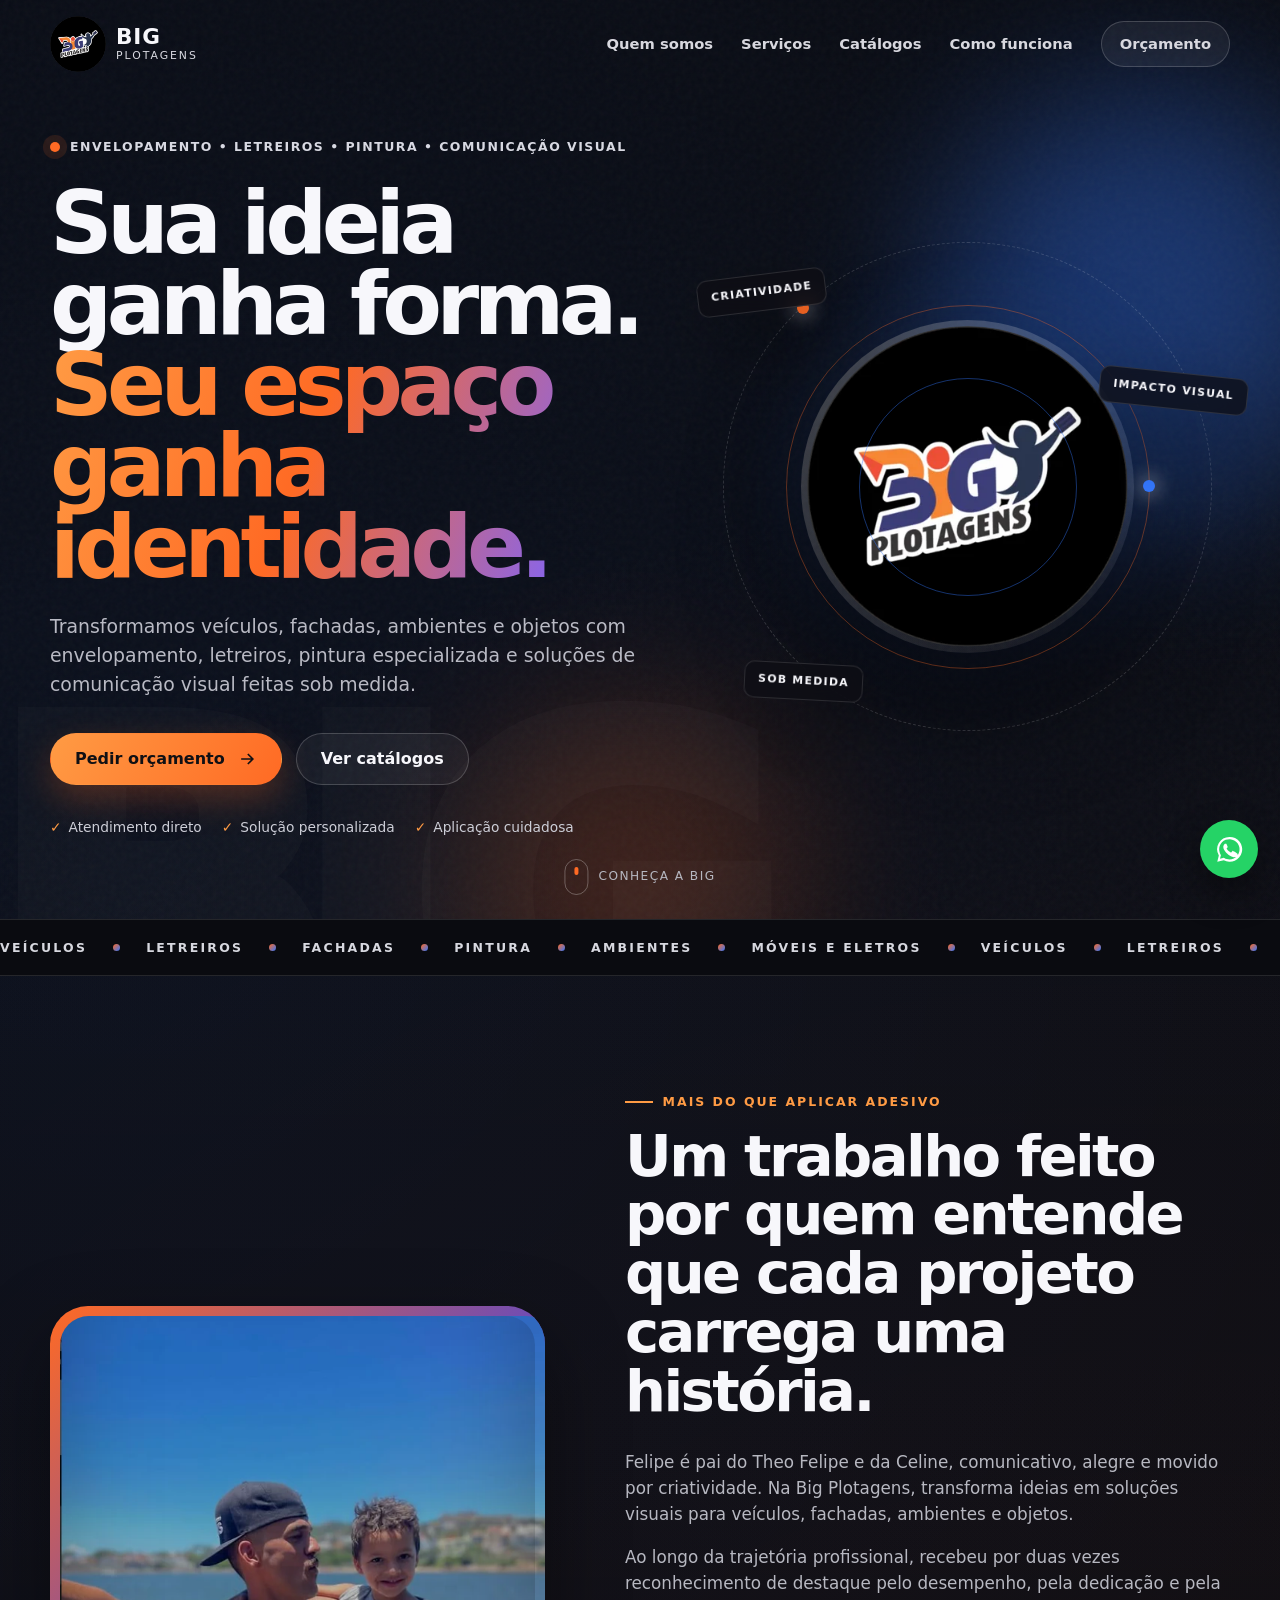
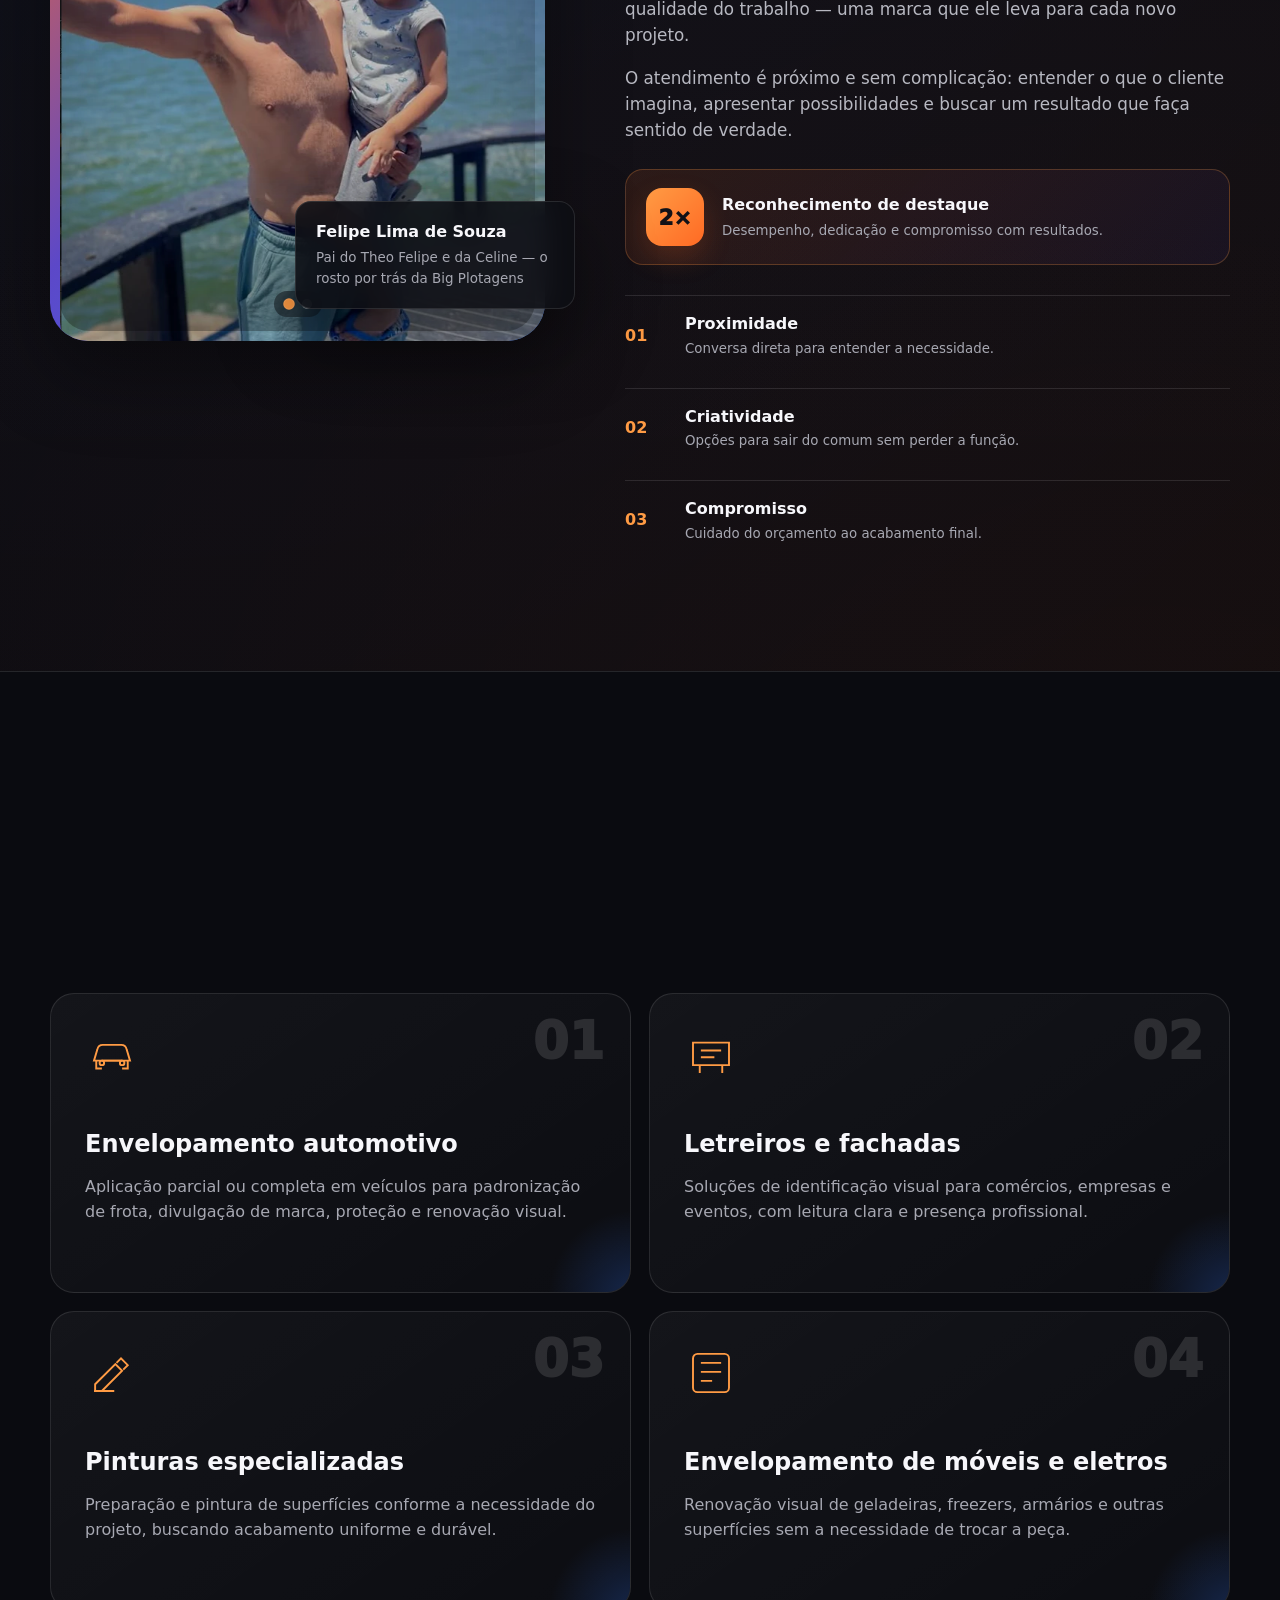
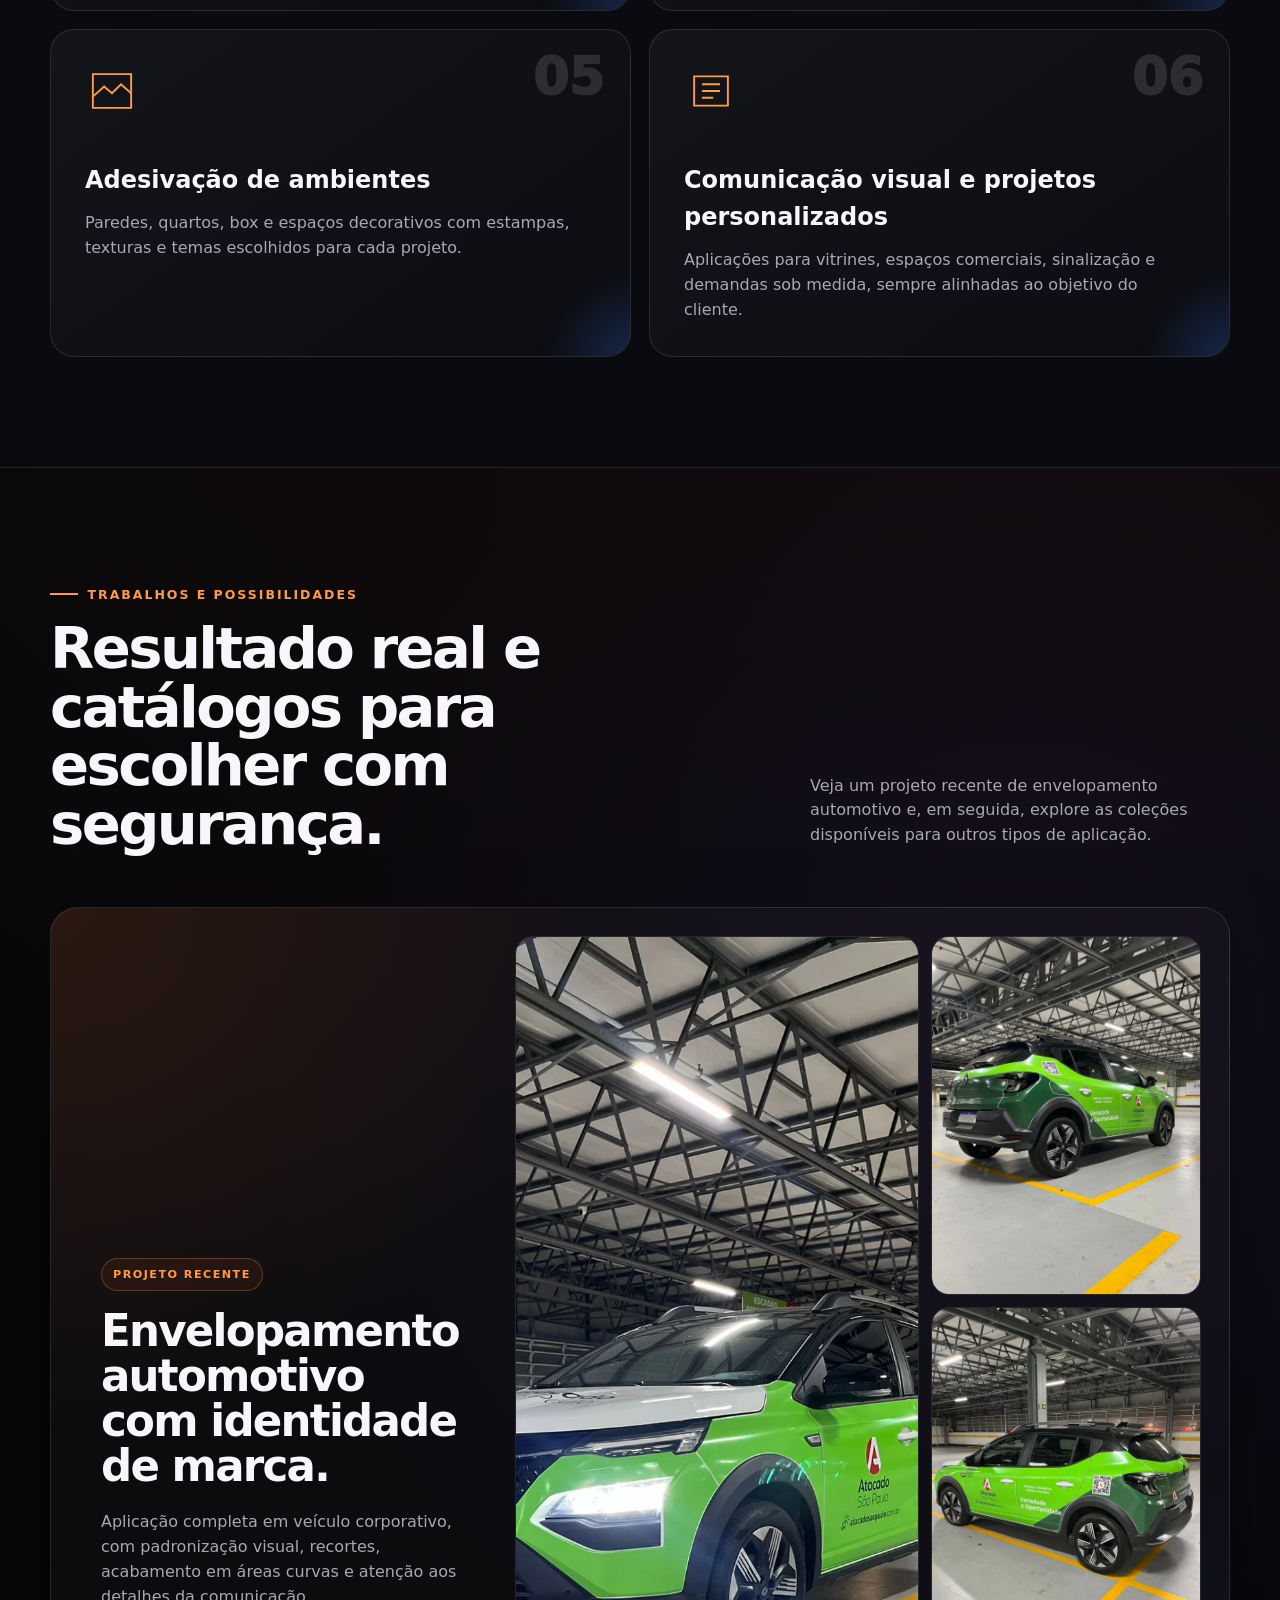
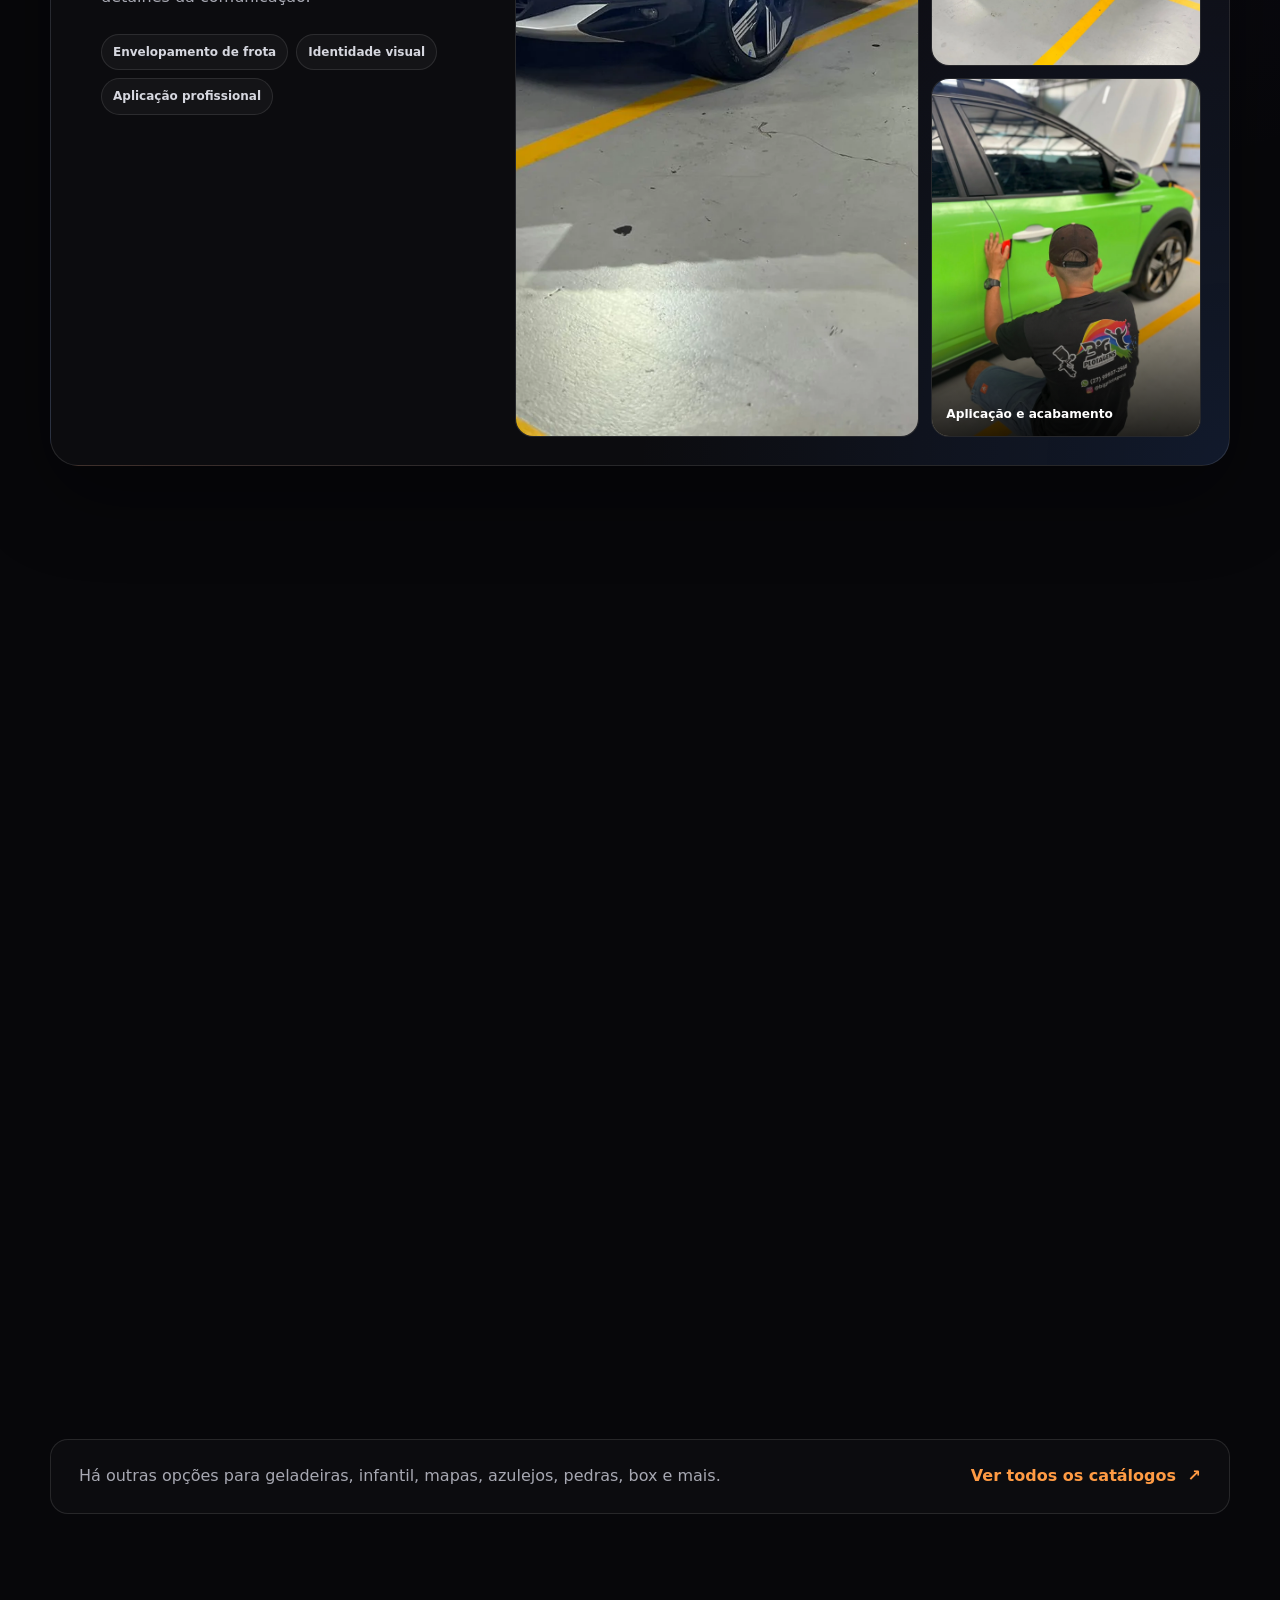
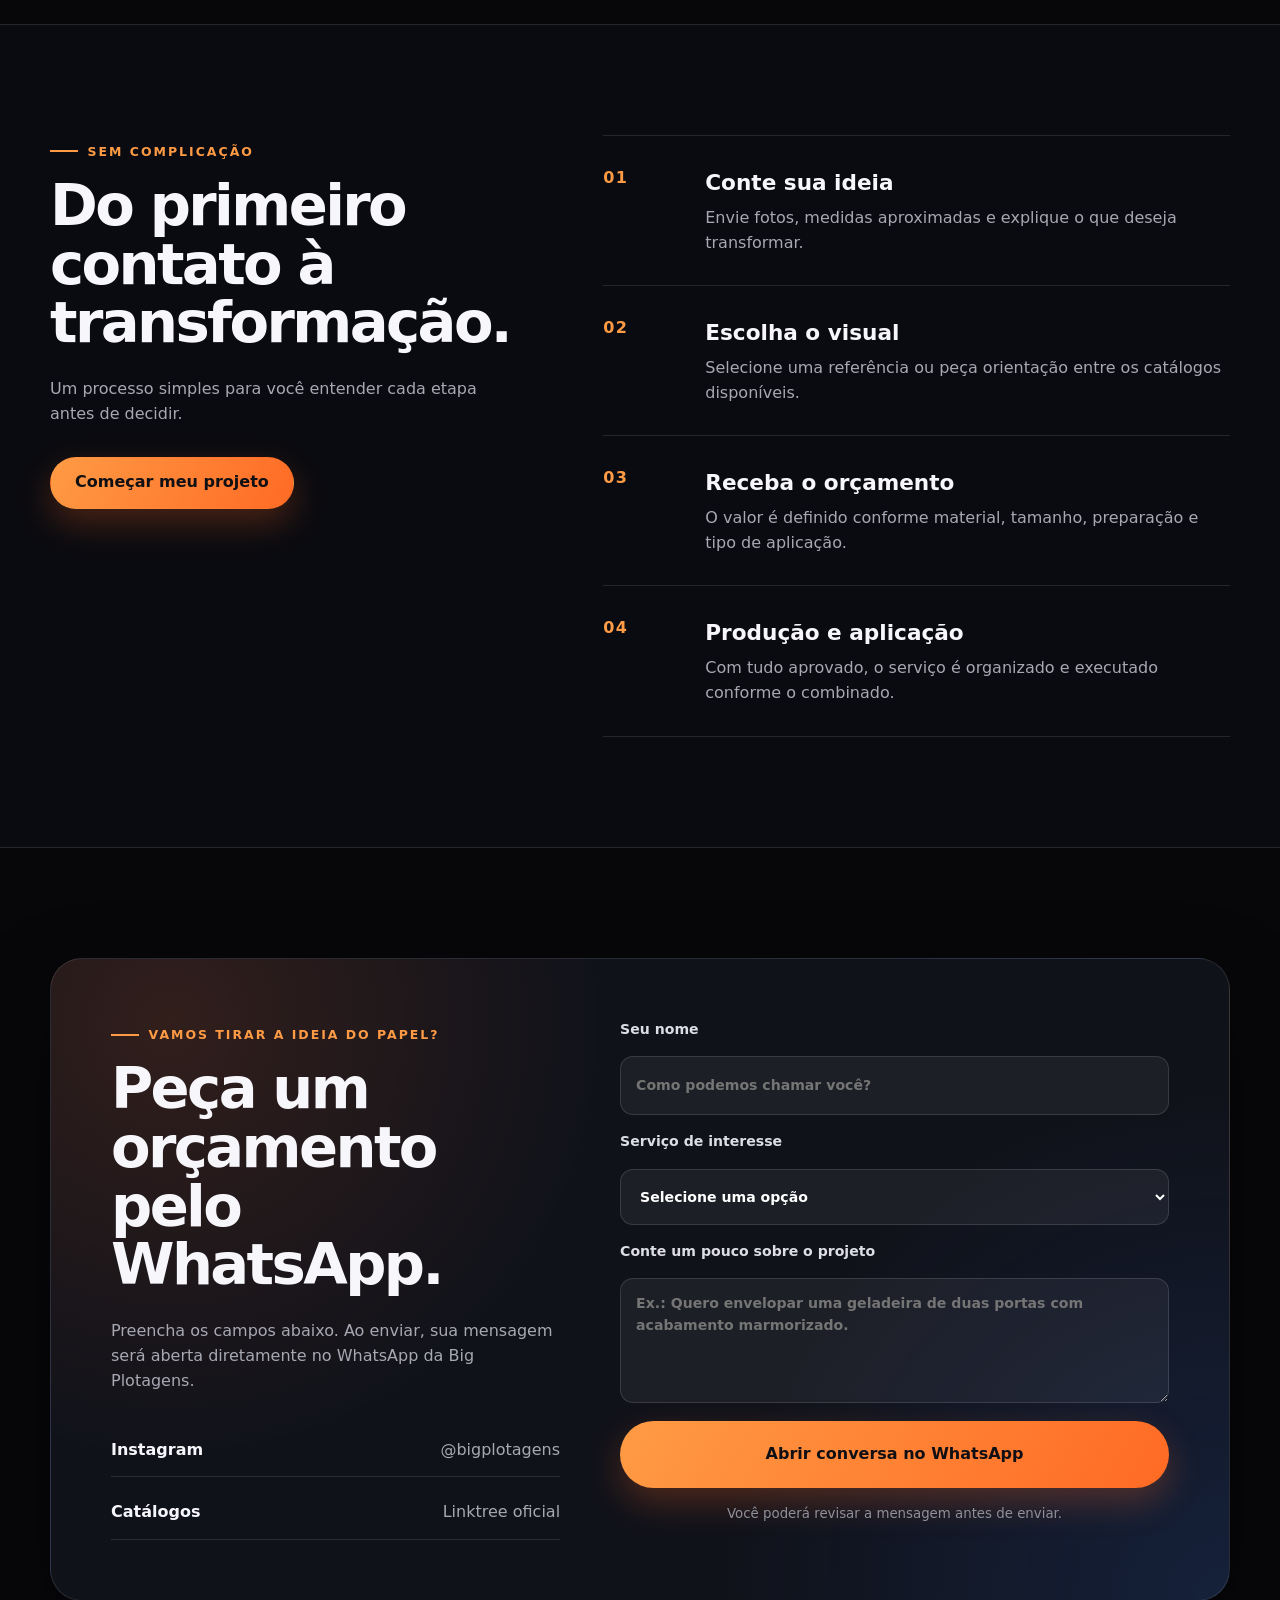
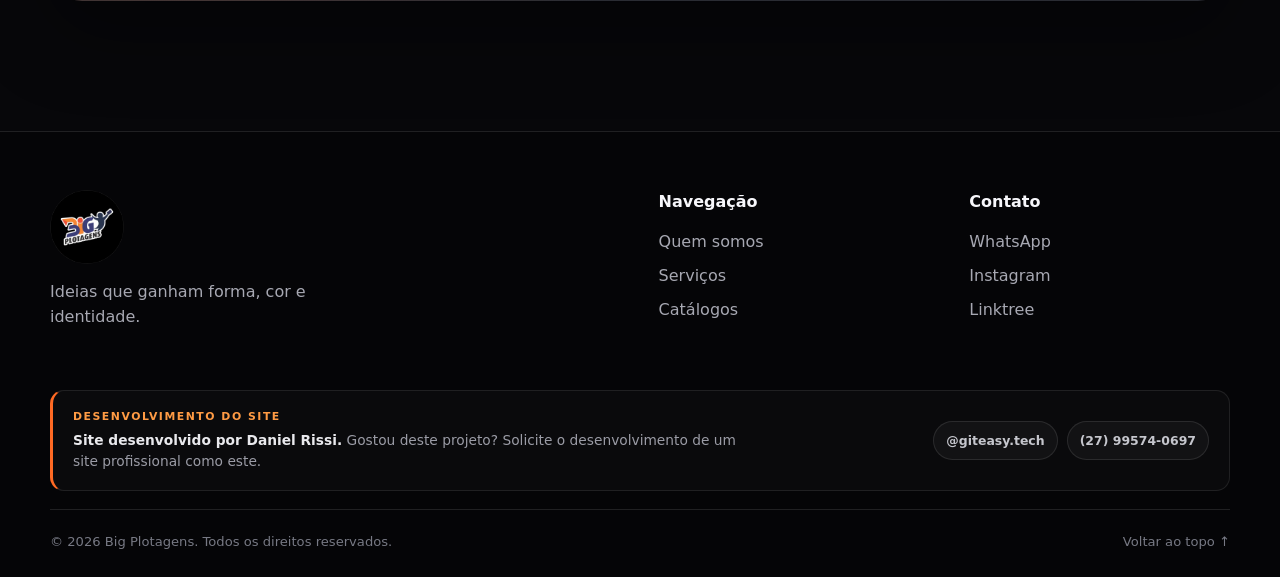
==== commit 81323506: "Adiciona transição com fotos dos dois filhos" ====
--- a/index.html
+++ b/index.html
@@ -111,12 +111,17 @@
     <section class="section about" id="sobre">
       <div class="container about-grid">
         <div class="about-photo reveal">
-          <div class="photo-frame">
-            <img src="assets/felipe-celine.webp" alt="Felipe Lima de Souza, responsável pela Big Plotagens, com a filha Celine" width="1200" height="1600" loading="lazy">
+          <div class="photo-frame about-slider" aria-label="Felipe com seus filhos Theo Felipe e Celine">
+            <img class="about-slide is-active" src="assets/felipe-theo.webp" alt="Felipe Lima de Souza com o filho Theo Felipe" width="661" height="879" loading="lazy">
+            <img class="about-slide" src="assets/felipe-celine.webp" alt="Felipe Lima de Souza com a filha Celine" width="1200" height="1600" loading="lazy">
+            <div class="about-slider-dots" aria-hidden="true">
+              <span class="dot is-active"></span>
+              <span class="dot"></span>
+            </div>
           </div>
           <div class="photo-note">
             <strong>Felipe Lima de Souza</strong>
-            <span>O rosto por trás da Big Plotagens</span>
+            <span>Pai do Theo Felipe e da Celine — o rosto por trás da Big Plotagens</span>
           </div>
         </div>
 
--- a/styles.css
+++ b/styles.css
@@ -188,8 +188,14 @@
 .about-grid { display: grid; grid-template-columns: .9fr 1.1fr; gap: 80px; align-items: center; }
 .about-photo { position: relative; max-width: 500px; }
 .photo-frame { position: relative; aspect-ratio: .78; padding: 10px; border-radius: 38px; background: linear-gradient(135deg, var(--orange), var(--purple), var(--blue)); box-shadow: var(--shadow); overflow: hidden; }
-.photo-frame::after { content: ""; position: absolute; inset: 10px; border-radius: 29px; box-shadow: inset 0 -100px 100px rgba(0,0,0,.28); pointer-events: none; }
+.photo-frame::after { content: ""; position: absolute; inset: 10px; border-radius: 29px; box-shadow: inset 0 -100px 100px rgba(0,0,0,.28); pointer-events: none; z-index: 2; }
 .photo-frame img { width: 100%; height: 100%; object-fit: cover; border-radius: 29px; }
+.about-slider { isolation: isolate; }
+.about-slide { position: absolute; inset: 10px; width: calc(100% - 20px); height: calc(100% - 20px); object-fit: cover; border-radius: 29px; opacity: 0; transform: scale(1.02); transition: opacity .9s ease, transform 1.1s ease; }
+.about-slide.is-active { opacity: 1; transform: scale(1); }
+.about-slider-dots { position: absolute; left: 50%; bottom: 24px; transform: translateX(-50%); display: flex; gap: 8px; padding: 8px 10px; border-radius: 999px; background: rgba(8,9,14,.45); backdrop-filter: blur(10px); z-index: 3; }
+.about-slider-dots .dot { width: 10px; height: 10px; border-radius: 50%; background: rgba(255,255,255,.35); box-shadow: inset 0 0 0 1px rgba(255,255,255,.1); transition: transform .25s ease, background .25s ease; }
+.about-slider-dots .dot.is-active { background: var(--orange-light); transform: scale(1.15); }
 .photo-note { position: absolute; right: -30px; bottom: 32px; width: min(280px, 75%); padding: 18px 20px; border: 1px solid var(--line); border-radius: 16px; background: rgba(13,14,20,.88); backdrop-filter: blur(14px); box-shadow: var(--shadow); }
 .photo-note strong, .photo-note span { display: block; }
 .photo-note span { color: var(--muted); font-size: .84rem; margin-top: 3px; }
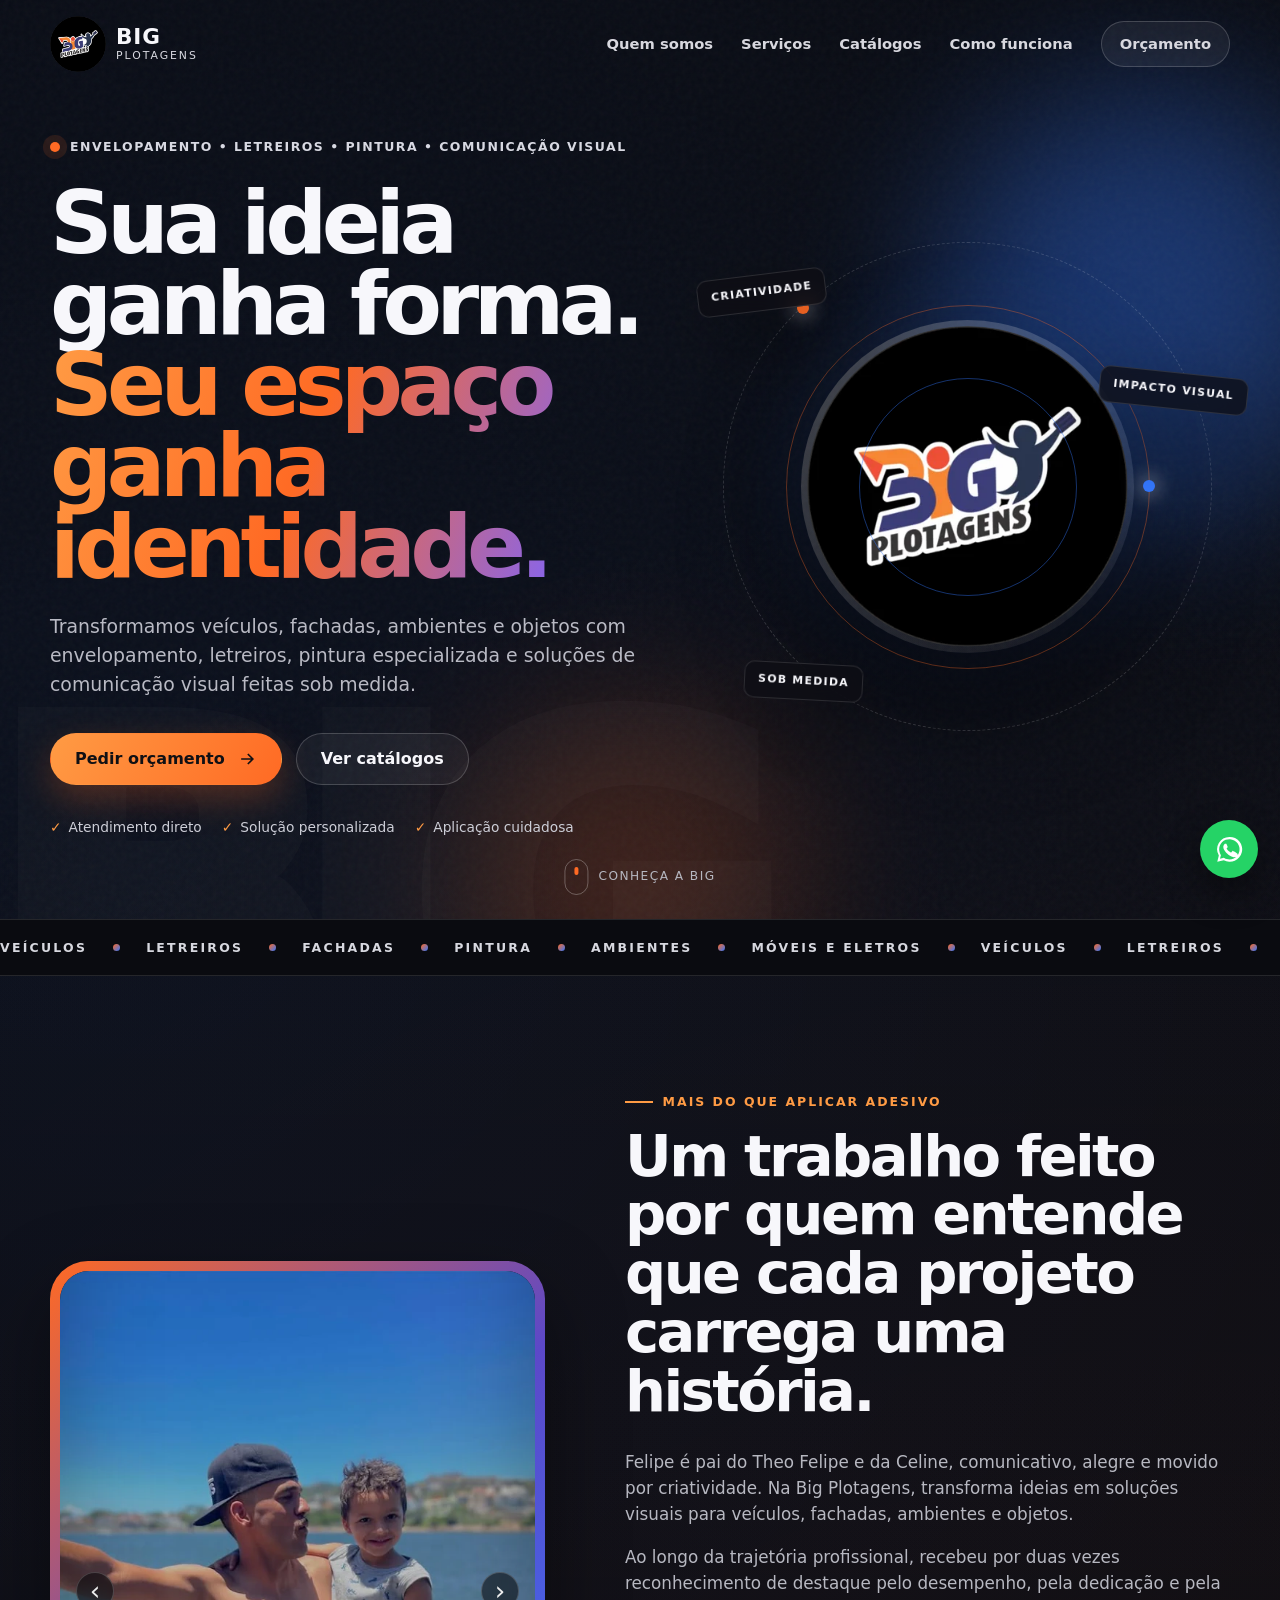
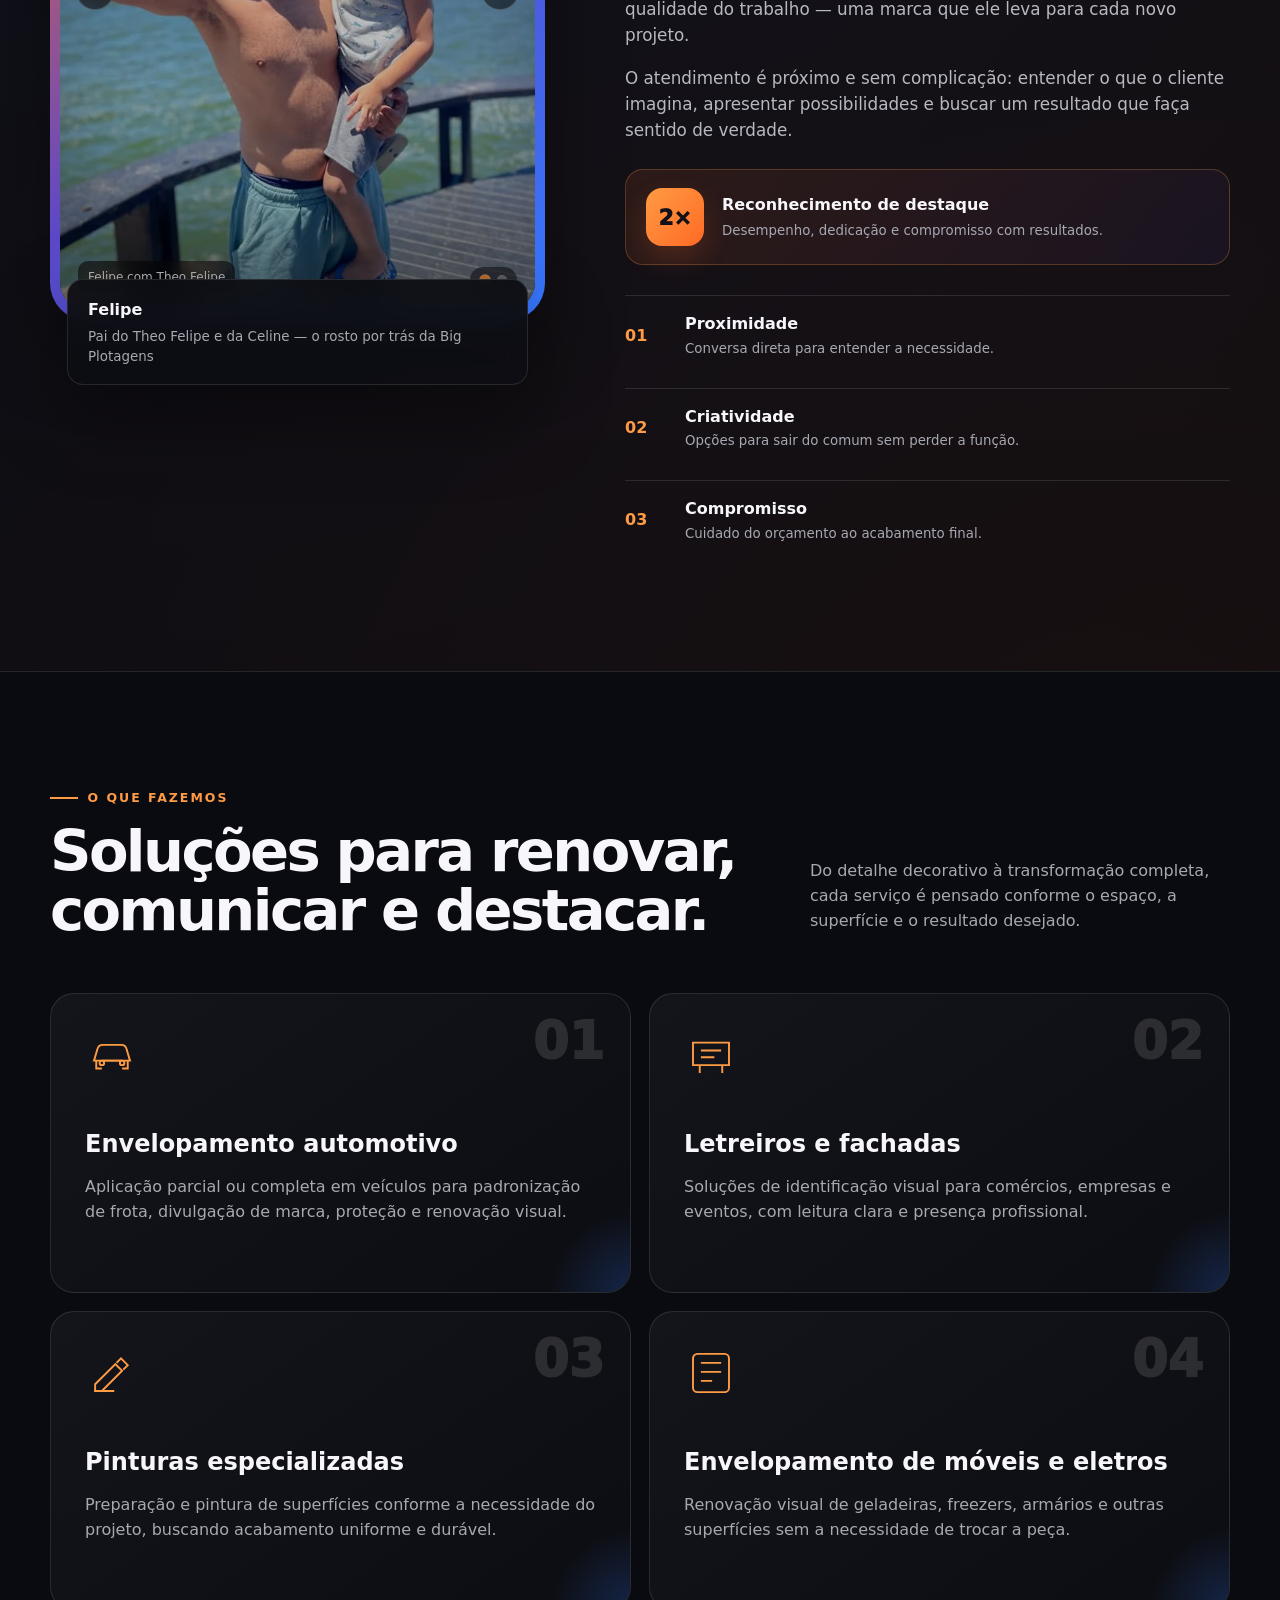
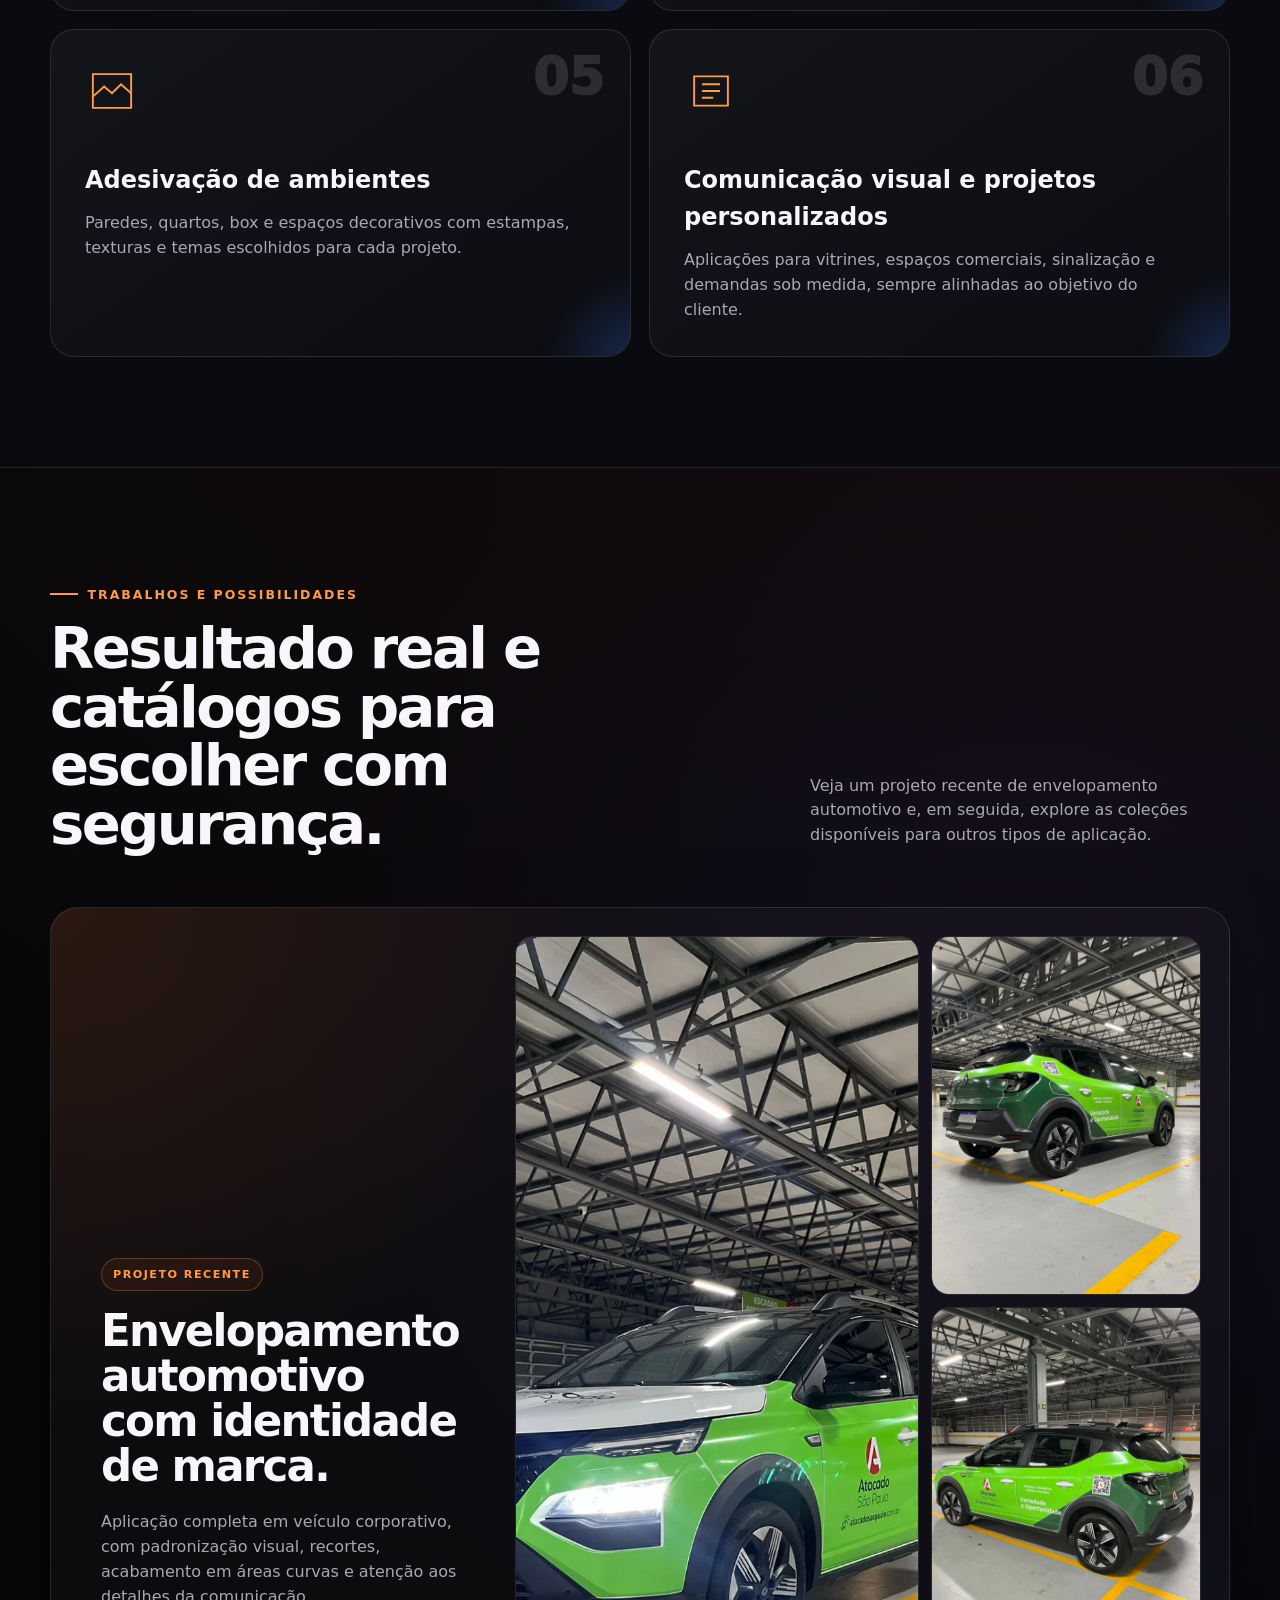
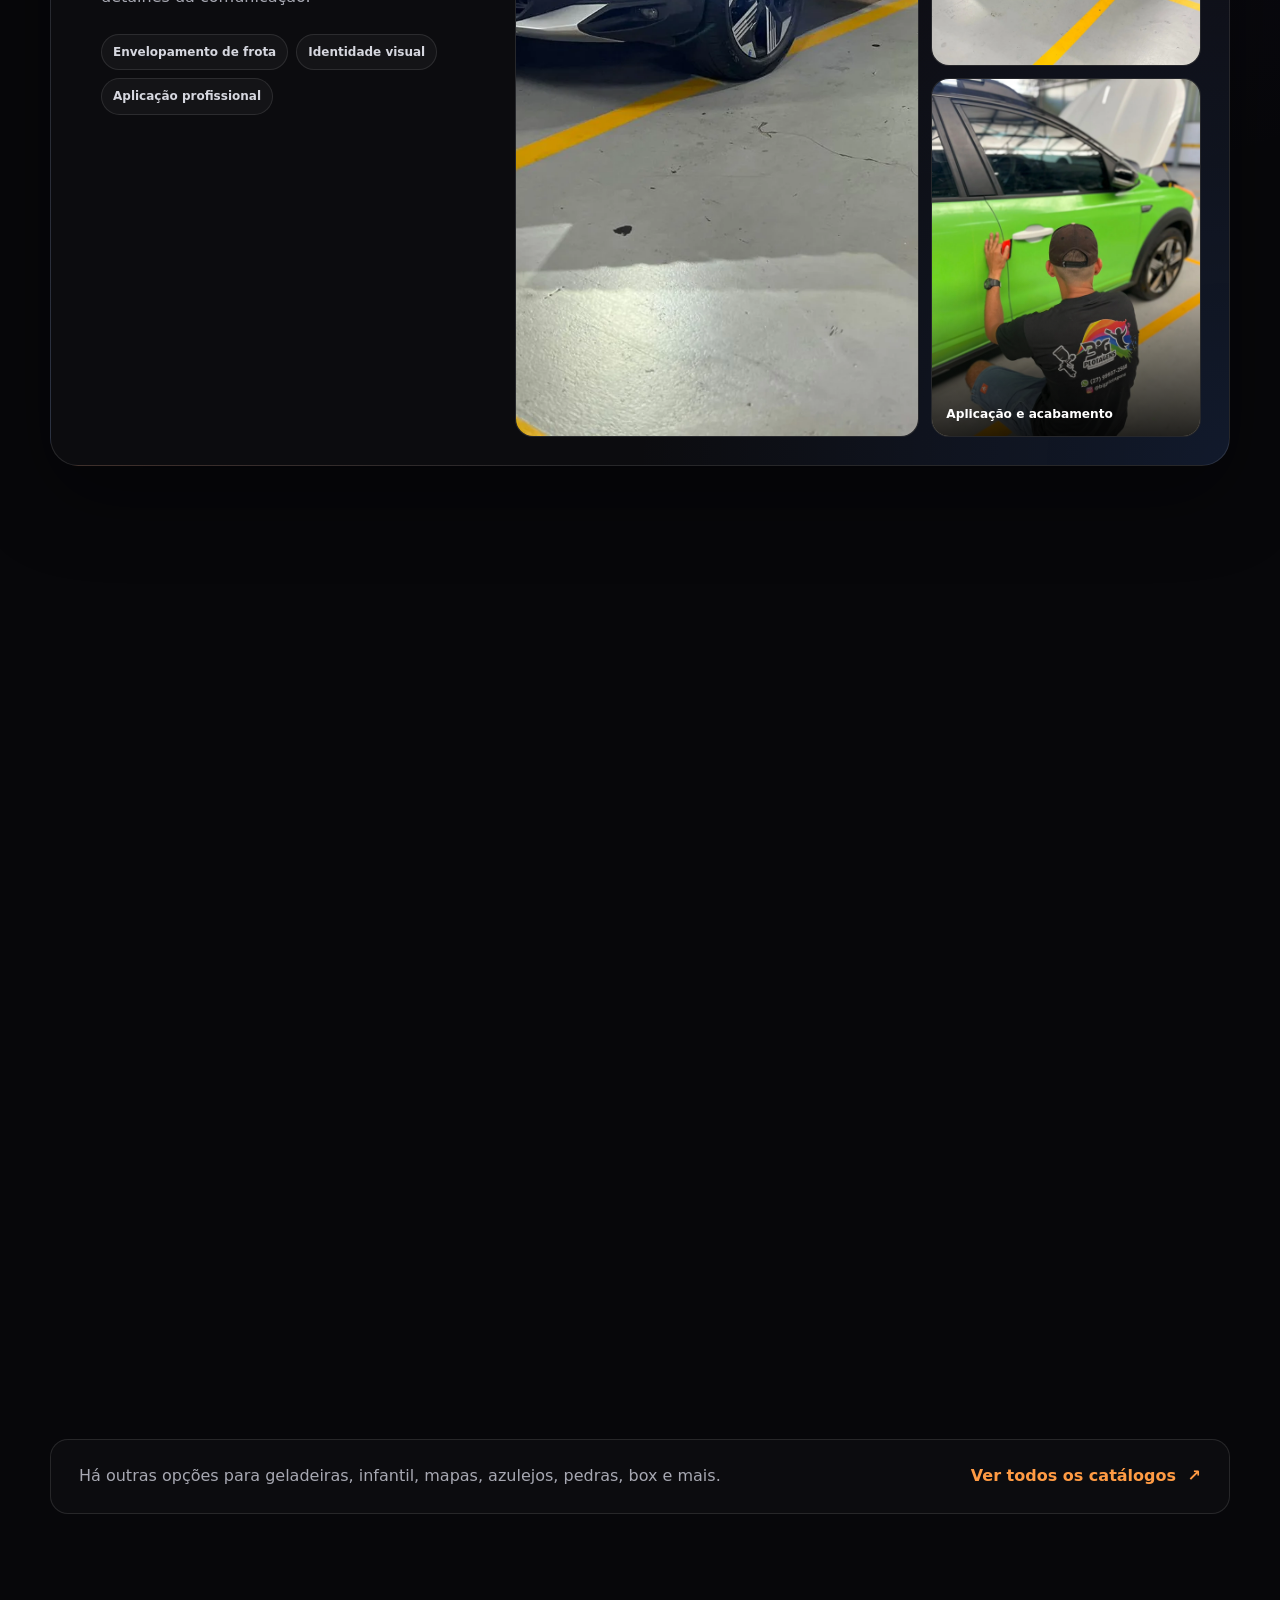
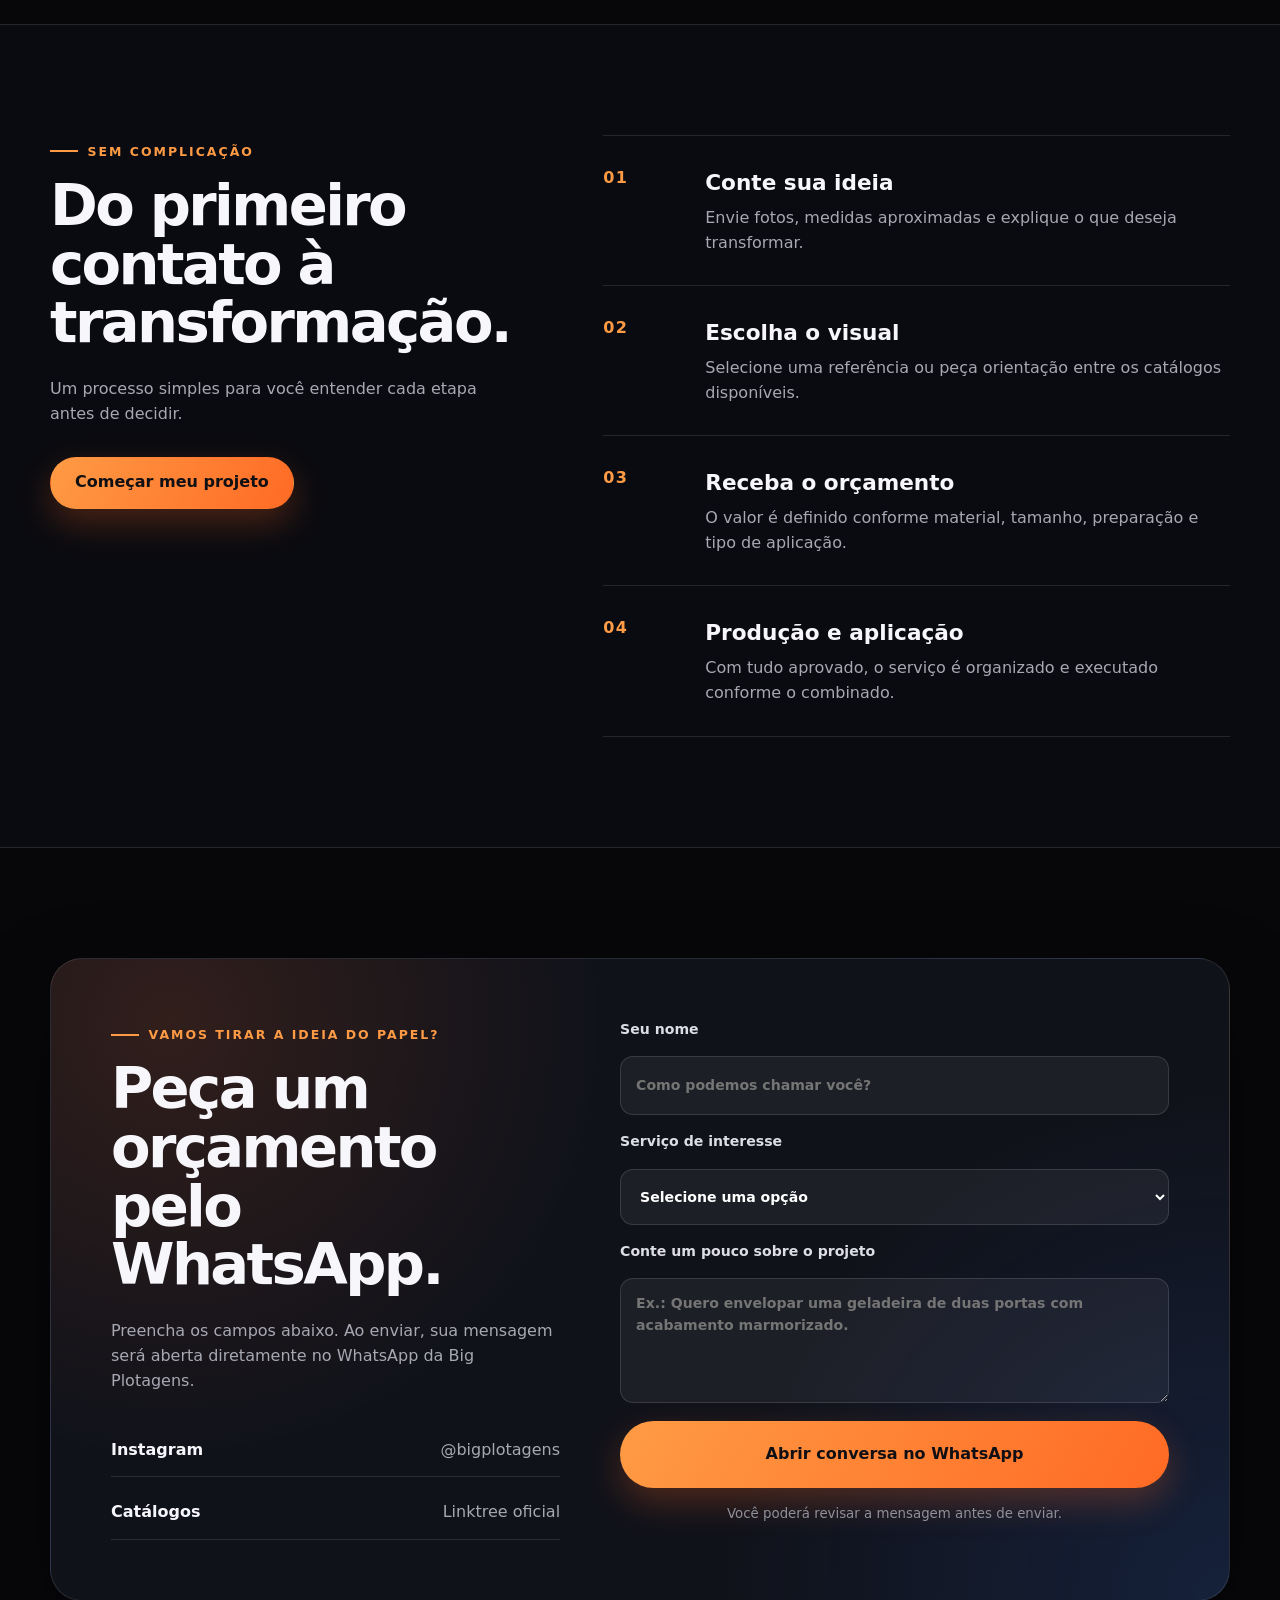
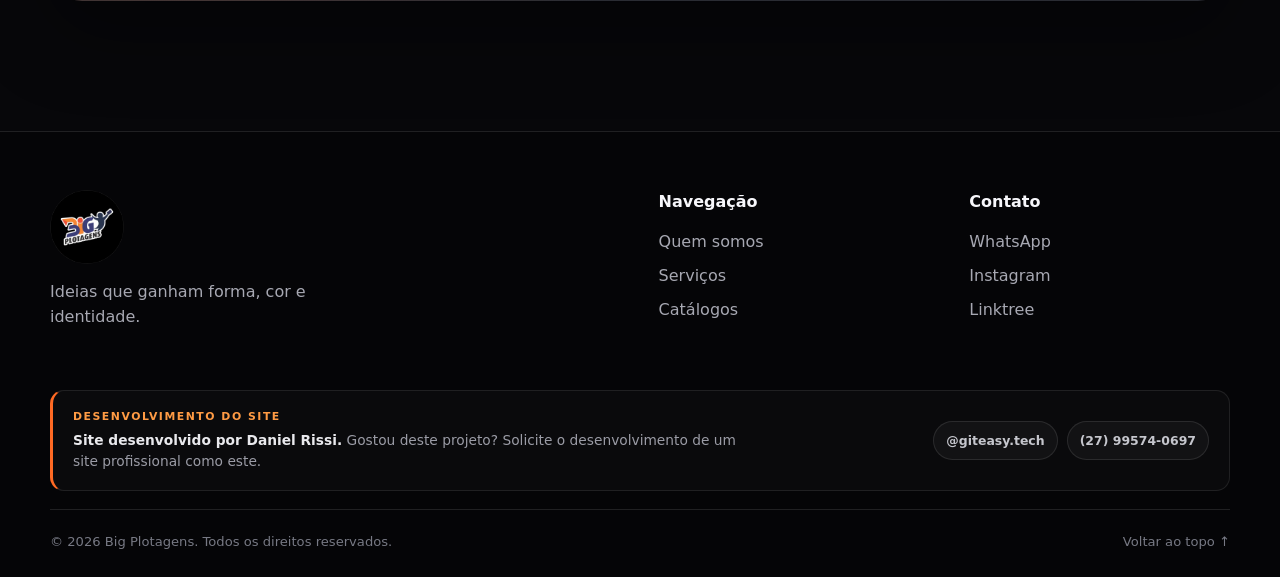
==== commit 4affa3c3: "Publica versão definitiva e corrige responsividade" ====
--- a/index.html
+++ b/index.html
@@ -6,6 +6,7 @@
   <meta name="theme-color" content="#07070a">
   <meta name="description" content="Big Plotagens: envelopamento automotivo, letreiros, pinturas especializadas, adesivação, comunicação visual e personalização sob medida.">
   <meta name="robots" content="index, follow">
+  <meta name="referrer" content="strict-origin-when-cross-origin">
 
   <meta property="og:type" content="website">
   <meta property="og:locale" content="pt_BR">
@@ -55,7 +56,7 @@
         <a href="#servicos">Serviços</a>
         <a href="#catalogos">Catálogos</a>
         <a href="#processo">Como funciona</a>
-        <a class="nav-cta" href="https://wa.me/5527999372568?text=Ol%C3%A1%2C%20Felipe!%20Vim%20pelo%20site%20da%20Big%20Plotagens%20e%20quero%20solicitar%20um%20or%C3%A7amento." target="_blank" rel="noopener">Orçamento</a>
+        <a class="nav-cta" href="https://wa.me/5527999372568?text=Ol%C3%A1%2C%20Felipe!%20Vim%20pelo%20site%20da%20Big%20Plotagens%20e%20quero%20solicitar%20um%20or%C3%A7amento." target="_blank" rel="noopener noreferrer">Orçamento</a>
       </nav>
     </div>
   </header>
@@ -71,7 +72,7 @@
           <h1 id="hero-title">Sua ideia ganha forma.<br><em>Seu espaço ganha identidade.</em></h1>
           <p>Transformamos veículos, fachadas, ambientes e objetos com envelopamento, letreiros, pintura especializada e soluções de comunicação visual feitas sob medida.</p>
           <div class="hero-actions">
-            <a class="button button-primary" href="https://wa.me/5527999372568?text=Ol%C3%A1%2C%20Felipe!%20Vim%20pelo%20site%20da%20Big%20Plotagens%20e%20quero%20solicitar%20um%20or%C3%A7amento." target="_blank" rel="noopener">
+            <a class="button button-primary" href="https://wa.me/5527999372568?text=Ol%C3%A1%2C%20Felipe!%20Vim%20pelo%20site%20da%20Big%20Plotagens%20e%20quero%20solicitar%20um%20or%C3%A7amento." target="_blank" rel="noopener noreferrer">
               Pedir orçamento
               <svg aria-hidden="true" viewBox="0 0 24 24"><path d="M5 12h14M13 6l6 6-6 6"/></svg>
             </a>
@@ -111,16 +112,28 @@
     <section class="section about" id="sobre">
       <div class="container about-grid">
         <div class="about-photo reveal">
-          <div class="photo-frame about-slider" aria-label="Felipe com seus filhos Theo Felipe e Celine">
-            <img class="about-slide is-active" src="assets/felipe-theo.webp" alt="Felipe Lima de Souza com o filho Theo Felipe" width="661" height="879" loading="lazy">
-            <img class="about-slide" src="assets/felipe-celine.webp" alt="Felipe Lima de Souza com a filha Celine" width="1200" height="1600" loading="lazy">
-            <div class="about-slider-dots" aria-hidden="true">
-              <span class="dot is-active"></span>
-              <span class="dot"></span>
+          <div class="photo-frame">
+            <div class="about-slider" data-about-slider aria-roledescription="carrossel" aria-label="Felipe com seus filhos">
+              <figure class="about-slide is-active" data-slide>
+                <img src="assets/felipe-theo.webp" alt="Felipe com o filho Theo Felipe" width="661" height="879" loading="lazy" decoding="async">
+                <figcaption>Felipe com Theo Felipe</figcaption>
+              </figure>
+              <figure class="about-slide" data-slide aria-hidden="true">
+                <img src="assets/felipe-celine.webp" alt="Felipe com a filha Celine" width="1200" height="1600" loading="lazy" decoding="async">
+                <figcaption>Felipe com Celine</figcaption>
+              </figure>
+
+              <button class="slider-control slider-control-prev" type="button" data-slider-prev aria-label="Mostrar foto anterior">‹</button>
+              <button class="slider-control slider-control-next" type="button" data-slider-next aria-label="Mostrar próxima foto">›</button>
+
+              <div class="about-slider-dots" aria-label="Selecionar foto">
+                <button class="dot is-active" type="button" data-slider-dot="0" aria-label="Mostrar foto com Theo Felipe" aria-current="true"></button>
+                <button class="dot" type="button" data-slider-dot="1" aria-label="Mostrar foto com Celine"></button>
+              </div>
             </div>
           </div>
           <div class="photo-note">
-            <strong>Felipe Lima de Souza</strong>
+            <strong>Felipe</strong>
             <span>Pai do Theo Felipe e da Celine — o rosto por trás da Big Plotagens</span>
           </div>
         </div>
@@ -256,35 +269,35 @@
         </div>
 
         <div class="catalog-grid">
-          <a class="catalog-card reveal" href="https://drive.google.com/file/d/1iZ69kOBwb7F8AuGLCr1aOPmA5e_jnlnk/view?usp=sharing" target="_blank" rel="noopener">
+          <a class="catalog-card reveal" href="https://drive.google.com/file/d/1iZ69kOBwb7F8AuGLCr1aOPmA5e_jnlnk/view?usp=sharing" target="_blank" rel="noopener noreferrer">
             <img src="assets/portfolio/marmore.webp" alt="Catálogo de estampas marmorizadas" loading="lazy">
             <span class="catalog-overlay"><strong>Mármore</strong><small>Abrir catálogo</small></span>
           </a>
-          <a class="catalog-card reveal" href="https://drive.google.com/file/d/1SfnrAN5bCAGUsu_Cv0Q1_fhVOWF7qh0J/view?usp=sharing" target="_blank" rel="noopener">
+          <a class="catalog-card reveal" href="https://drive.google.com/file/d/1SfnrAN5bCAGUsu_Cv0Q1_fhVOWF7qh0J/view?usp=sharing" target="_blank" rel="noopener noreferrer">
             <img src="assets/portfolio/cimento.webp" alt="Catálogo de texturas de cimento queimado" loading="lazy">
             <span class="catalog-overlay"><strong>Cimento queimado</strong><small>Abrir catálogo</small></span>
           </a>
-          <a class="catalog-card reveal" href="https://drive.google.com/file/d/14dADTiDFTf-Ai6FTvVqysT8W889zGc_8/view?usp=sharing" target="_blank" rel="noopener">
+          <a class="catalog-card reveal" href="https://drive.google.com/file/d/14dADTiDFTf-Ai6FTvVqysT8W889zGc_8/view?usp=sharing" target="_blank" rel="noopener noreferrer">
             <img src="assets/portfolio/tijolos.webp" alt="Catálogo de estampas de tijolos" loading="lazy">
             <span class="catalog-overlay"><strong>Tijolos</strong><small>Abrir catálogo</small></span>
           </a>
-          <a class="catalog-card reveal" href="https://drive.google.com/file/d/1S9TQMLQwvMNkyI5Ah-eBHqt90eTY_DHl/view?usp=sharing" target="_blank" rel="noopener">
+          <a class="catalog-card reveal" href="https://drive.google.com/file/d/1S9TQMLQwvMNkyI5Ah-eBHqt90eTY_DHl/view?usp=sharing" target="_blank" rel="noopener noreferrer">
             <img src="assets/portfolio/ripado.webp" alt="Catálogo de texturas de ripado" loading="lazy">
             <span class="catalog-overlay"><strong>Ripado</strong><small>Abrir catálogo</small></span>
           </a>
-          <a class="catalog-card reveal" href="https://drive.google.com/file/d/1IQTp2BSDQgjEcjPLnJFxGr4YVPDAkEju/view?usp=sharing" target="_blank" rel="noopener">
+          <a class="catalog-card reveal" href="https://drive.google.com/file/d/1IQTp2BSDQgjEcjPLnJFxGr4YVPDAkEju/view?usp=sharing" target="_blank" rel="noopener noreferrer">
             <img src="assets/portfolio/3d.webp" alt="Catálogo de estampas em efeito 3D" loading="lazy">
             <span class="catalog-overlay"><strong>Parede 3D</strong><small>Abrir catálogo</small></span>
           </a>
-          <a class="catalog-card reveal" href="https://drive.google.com/file/d/1_yNFT0JZ2EUDmTXz7YXixwjY6jP-jiuq/view?usp=sharing" target="_blank" rel="noopener">
+          <a class="catalog-card reveal" href="https://drive.google.com/file/d/1_yNFT0JZ2EUDmTXz7YXixwjY6jP-jiuq/view?usp=sharing" target="_blank" rel="noopener noreferrer">
             <img src="assets/portfolio/floral.webp" alt="Catálogo de estampas florais" loading="lazy">
             <span class="catalog-overlay"><strong>Floral</strong><small>Abrir catálogo</small></span>
           </a>
-          <a class="catalog-card reveal" href="https://drive.google.com/file/d/1Id4q6LASSAUuEF7oWcSfrcHRQSs5bnPF/view?usp=sharing" target="_blank" rel="noopener">
+          <a class="catalog-card reveal" href="https://drive.google.com/file/d/1Id4q6LASSAUuEF7oWcSfrcHRQSs5bnPF/view?usp=sharing" target="_blank" rel="noopener noreferrer">
             <img src="assets/portfolio/jardim-vertical.webp" alt="Catálogo de estampas de jardim vertical" loading="lazy">
             <span class="catalog-overlay"><strong>Jardim vertical</strong><small>Abrir catálogo</small></span>
           </a>
-          <a class="catalog-card reveal" href="https://drive.google.com/file/d/1Un_1jhHy1waVcjNk5Rp6fc4_u1ydZAwH/view?usp=sharing" target="_blank" rel="noopener">
+          <a class="catalog-card reveal" href="https://drive.google.com/file/d/1Un_1jhHy1waVcjNk5Rp6fc4_u1ydZAwH/view?usp=sharing" target="_blank" rel="noopener noreferrer">
             <img src="assets/portfolio/paisagem.webp" alt="Catálogo de estampas de paisagens" loading="lazy">
             <span class="catalog-overlay"><strong>Paisagens</strong><small>Abrir catálogo</small></span>
           </a>
@@ -292,7 +305,7 @@
 
         <div class="catalog-more reveal">
           <p>Há outras opções para geladeiras, infantil, mapas, azulejos, pedras, box e mais.</p>
-          <a class="text-link" href="https://linktr.ee/bigplotagens" target="_blank" rel="noopener">Ver todos os catálogos <span>↗</span></a>
+          <a class="text-link" href="https://linktr.ee/bigplotagens" target="_blank" rel="noopener noreferrer">Ver todos os catálogos <span>↗</span></a>
         </div>
       </div>
     </section>
@@ -334,8 +347,8 @@
           <h2>Peça um orçamento pelo WhatsApp.</h2>
           <p>Preencha os campos abaixo. Ao enviar, sua mensagem será aberta diretamente no WhatsApp da Big Plotagens.</p>
           <div class="contact-links">
-            <a href="https://www.instagram.com/bigplotagens/" target="_blank" rel="noopener">Instagram <span>@bigplotagens</span></a>
-            <a href="https://linktr.ee/bigplotagens" target="_blank" rel="noopener">Catálogos <span>Linktree oficial</span></a>
+            <a href="https://www.instagram.com/bigplotagens/" target="_blank" rel="noopener noreferrer">Instagram <span>@bigplotagens</span></a>
+            <a href="https://linktr.ee/bigplotagens" target="_blank" rel="noopener noreferrer">Catálogos <span>Linktree oficial</span></a>
           </div>
         </div>
 
@@ -384,9 +397,9 @@
       </div>
       <div>
         <strong>Contato</strong>
-        <a href="https://wa.me/5527999372568" target="_blank" rel="noopener">WhatsApp</a>
-        <a href="https://www.instagram.com/bigplotagens/" target="_blank" rel="noopener">Instagram</a>
-        <a href="https://linktr.ee/bigplotagens" target="_blank" rel="noopener">Linktree</a>
+        <a href="https://wa.me/5527999372568" target="_blank" rel="noopener noreferrer">WhatsApp</a>
+        <a href="https://www.instagram.com/bigplotagens/" target="_blank" rel="noopener noreferrer">Instagram</a>
+        <a href="https://linktr.ee/bigplotagens" target="_blank" rel="noopener noreferrer">Linktree</a>
       </div>
     </div>
     <div class="container developer-credit" aria-label="Créditos de desenvolvimento do site">
@@ -395,8 +408,8 @@
         <p><strong>Site desenvolvido por Daniel Rissi.</strong> Gostou deste projeto? Solicite o desenvolvimento de um site profissional como este.</p>
       </div>
       <div class="developer-links">
-        <a href="https://www.instagram.com/giteasy.tech/" target="_blank" rel="noopener" aria-label="Instagram da Git Easy">@giteasy.tech</a>
-        <a href="https://wa.me/5527995740697?text=Ol%C3%A1%2C%20Daniel!%20Vi%20o%20site%20da%20Big%20Plotagens%20e%20gostaria%20de%20solicitar%20um%20site%20profissional." target="_blank" rel="noopener" aria-label="Falar com Daniel Rissi pelo WhatsApp">(27) 99574-0697</a>
+        <a href="https://www.instagram.com/giteasy.tech/" target="_blank" rel="noopener noreferrer" aria-label="Instagram da Git Easy">@giteasy.tech</a>
+        <a href="https://wa.me/5527995740697?text=Ol%C3%A1%2C%20Daniel!%20Vi%20o%20site%20da%20Big%20Plotagens%20e%20gostaria%20de%20solicitar%20um%20site%20profissional." target="_blank" rel="noopener noreferrer" aria-label="Falar com Daniel Rissi pelo WhatsApp">(27) 99574-0697</a>
       </div>
     </div>
 
@@ -406,10 +419,10 @@
     </div>
   </footer>
 
-  <a class="whatsapp-float" href="https://wa.me/5527999372568?text=Ol%C3%A1%2C%20Felipe!%20Vim%20pelo%20site%20da%20Big%20Plotagens." target="_blank" rel="noopener" aria-label="Falar com a Big Plotagens no WhatsApp">
+  <a class="whatsapp-float" href="https://wa.me/5527999372568?text=Ol%C3%A1%2C%20Felipe!%20Vim%20pelo%20site%20da%20Big%20Plotagens." target="_blank" rel="noopener noreferrer" aria-label="Falar com a Big Plotagens no WhatsApp">
     <svg aria-hidden="true" viewBox="0 0 32 32"><path d="M16 3a12.7 12.7 0 0 0-11 19.1L3.4 28.6l6.7-1.6A12.8 12.8 0 1 0 16 3Zm0 23.3c-2 0-3.8-.5-5.4-1.5l-.4-.2-4 .9 1-3.8-.3-.4A10.5 10.5 0 1 1 16 26.3Zm5.8-7.8c-.3-.2-1.9-.9-2.2-1-.3-.1-.5-.2-.7.2-.2.3-.8 1-.9 1.2-.2.2-.4.2-.7.1-.3-.2-1.3-.5-2.5-1.6-.9-.8-1.5-1.8-1.7-2.1-.2-.3 0-.5.1-.6l.5-.6.3-.5c.1-.2.1-.4 0-.6l-1-2.4c-.3-.6-.5-.5-.7-.5h-.6c-.2 0-.6.1-.9.4-.3.3-1.2 1.2-1.2 3 0 1.8 1.3 3.5 1.5 3.8.2.2 2.6 4 6.4 5.6.9.4 1.6.6 2.1.8.9.3 1.7.2 2.4.1.7-.1 1.9-.8 2.2-1.6.3-.8.3-1.5.2-1.6-.1-.2-.3-.3-.6-.5Z"/></svg>
   </a>
 
-  <script src="script.js"></script>
+  <script src="script.js" defer></script>
 </body>
 </html>
--- a/styles.css
+++ b/styles.css
@@ -124,7 +124,8 @@
 .hero-shape { position: absolute; border-radius: 50%; filter: blur(80px); z-index: -2; opacity: .38; }
 .hero-shape-one { width: 420px; height: 420px; right: -80px; top: 10%; background: var(--blue); }
 .hero-shape-two { width: 340px; height: 340px; left: 36%; bottom: -130px; background: var(--orange); opacity: .2; }
-.hero-grid { display: grid; grid-template-columns: 1.08fr .92fr; align-items: center; gap: 40px; }
+.hero-grid { display: grid; grid-template-columns: minmax(0, 1.08fr) minmax(0, .92fr); align-items: center; gap: 40px; }
+.hero-grid > * { min-width: 0; }
 .eyebrow { display: inline-flex; align-items: center; gap: 10px; color: #d8d9e2; font-size: .78rem; font-weight: 800; letter-spacing: .12em; text-transform: uppercase; }
 .eyebrow i { width: 10px; height: 10px; border-radius: 50%; background: var(--orange); box-shadow: 0 0 0 7px rgba(255,106,36,.12); }
 .hero h1 { margin: 23px 0 24px; max-width: 760px; font-size: clamp(3.15rem, 6.8vw, 7.3rem); line-height: .93; letter-spacing: -.065em; }
@@ -184,21 +185,29 @@
 .strip-track span { color: #d7d8df; font-size: .78rem; font-weight: 850; letter-spacing: .18em; text-transform: uppercase; }
 .strip-track i { width: 7px; height: 7px; border-radius: 50%; background: linear-gradient(135deg, var(--orange), var(--blue)); }
 
+/* Sobre: o texto fica fora do carrossel para evitar sobreposição e quebra no celular. */
 .about { background: linear-gradient(180deg, rgba(255,255,255,.01), transparent); }
-.about-grid { display: grid; grid-template-columns: .9fr 1.1fr; gap: 80px; align-items: center; }
-.about-photo { position: relative; max-width: 500px; }
-.photo-frame { position: relative; aspect-ratio: .78; padding: 10px; border-radius: 38px; background: linear-gradient(135deg, var(--orange), var(--purple), var(--blue)); box-shadow: var(--shadow); overflow: hidden; }
-.photo-frame::after { content: ""; position: absolute; inset: 10px; border-radius: 29px; box-shadow: inset 0 -100px 100px rgba(0,0,0,.28); pointer-events: none; z-index: 2; }
-.photo-frame img { width: 100%; height: 100%; object-fit: cover; border-radius: 29px; }
-.about-slider { isolation: isolate; }
-.about-slide { position: absolute; inset: 10px; width: calc(100% - 20px); height: calc(100% - 20px); object-fit: cover; border-radius: 29px; opacity: 0; transform: scale(1.02); transition: opacity .9s ease, transform 1.1s ease; }
-.about-slide.is-active { opacity: 1; transform: scale(1); }
-.about-slider-dots { position: absolute; left: 50%; bottom: 24px; transform: translateX(-50%); display: flex; gap: 8px; padding: 8px 10px; border-radius: 999px; background: rgba(8,9,14,.45); backdrop-filter: blur(10px); z-index: 3; }
-.about-slider-dots .dot { width: 10px; height: 10px; border-radius: 50%; background: rgba(255,255,255,.35); box-shadow: inset 0 0 0 1px rgba(255,255,255,.1); transition: transform .25s ease, background .25s ease; }
-.about-slider-dots .dot.is-active { background: var(--orange-light); transform: scale(1.15); }
-.photo-note { position: absolute; right: -30px; bottom: 32px; width: min(280px, 75%); padding: 18px 20px; border: 1px solid var(--line); border-radius: 16px; background: rgba(13,14,20,.88); backdrop-filter: blur(14px); box-shadow: var(--shadow); }
+.about-grid { display: grid; grid-template-columns: minmax(0, .9fr) minmax(0, 1.1fr); gap: 80px; align-items: center; }
+.about-grid > * { min-width: 0; }
+.about-photo { width: 100%; max-width: 500px; min-width: 0; }
+.photo-frame { position: relative; aspect-ratio: 3 / 4; padding: 10px; border-radius: 38px; background: linear-gradient(135deg, var(--orange), var(--purple), var(--blue)); box-shadow: var(--shadow); overflow: hidden; }
+.photo-frame::after { content: ""; position: absolute; inset: 10px; border-radius: 29px; box-shadow: inset 0 -110px 100px rgba(0,0,0,.3); pointer-events: none; z-index: 2; }
+.about-slider { position: relative; width: 100%; height: 100%; border-radius: 29px; overflow: hidden; isolation: isolate; background: #0b0c11; }
+.about-slide { position: absolute; inset: 0; margin: 0; opacity: 0; transform: scale(1.025); pointer-events: none; transition: opacity .75s ease, transform 1s ease; }
+.about-slide.is-active { opacity: 1; transform: scale(1); pointer-events: auto; }
+.about-slide img { width: 100%; height: 100%; object-fit: cover; object-position: center; }
+.about-slide figcaption { position: absolute; left: 18px; bottom: 18px; z-index: 3; max-width: calc(100% - 130px); padding: 7px 10px; border-radius: 10px; background: rgba(7,7,10,.58); color: #fff; font-size: .75rem; backdrop-filter: blur(10px); }
+.slider-control { position: absolute; top: 50%; z-index: 4; width: 38px; height: 38px; display: grid; place-items: center; padding: 0; border: 1px solid rgba(255,255,255,.2); border-radius: 50%; background: rgba(7,7,10,.55); color: #fff; font-size: 1.65rem; line-height: 1; transform: translateY(-50%); backdrop-filter: blur(10px); transition: background .2s, border-color .2s; }
+.slider-control:hover, .slider-control:focus-visible { background: rgba(7,7,10,.9); border-color: rgba(255,255,255,.5); }
+.slider-control-prev { left: 16px; }
+.slider-control-next { right: 16px; }
+.about-slider-dots { position: absolute; right: 18px; bottom: 18px; z-index: 4; display: flex; gap: 7px; padding: 8px 10px; border-radius: 999px; background: rgba(8,9,14,.52); backdrop-filter: blur(10px); }
+.about-slider-dots .dot { width: 10px; height: 10px; padding: 0; border: 0; border-radius: 50%; background: rgba(255,255,255,.36); box-shadow: inset 0 0 0 1px rgba(255,255,255,.12); transition: transform .2s ease, background .2s ease; }
+.about-slider-dots .dot.is-active { background: var(--orange-light); transform: scale(1.16); }
+.photo-note { position: relative; z-index: 5; width: calc(100% - 34px); margin: -42px auto 0; padding: 18px 20px; border: 1px solid var(--line); border-radius: 16px; background: rgba(13,14,20,.94); backdrop-filter: blur(14px); box-shadow: var(--shadow); overflow-wrap: anywhere; }
 .photo-note strong, .photo-note span { display: block; }
-.photo-note span { color: var(--muted); font-size: .84rem; margin-top: 3px; }
+.photo-note strong { font-size: 1rem; }
+.photo-note span { margin-top: 4px; color: var(--muted); font-size: .84rem; line-height: 1.45; }
 .about-copy h2, .section-heading h2, .process-intro h2, .contact-copy h2 { margin: 0; font-size: clamp(2.3rem, 4.5vw, 4.7rem); line-height: 1.02; letter-spacing: -.045em; }
 .about-copy > p { color: #b7b8c1; font-size: 1.05rem; }
 .about-copy > p:first-of-type { margin-top: 28px; }
@@ -399,7 +408,12 @@
   .floating-tag { font-size: .58rem; }
   .tag-two { right: -1%; }
   .section { padding: 70px 0; }
-  .photo-note { right: 12px; bottom: 18px; }
+  .photo-note { width: calc(100% - 20px); margin-top: -28px; padding: 16px; }
+  .about-slide figcaption { left: 12px; bottom: 12px; max-width: calc(100% - 108px); font-size: .7rem; }
+  .about-slider-dots { right: 12px; bottom: 12px; }
+  .slider-control { width: 34px; height: 34px; font-size: 1.4rem; }
+  .slider-control-prev { left: 10px; }
+  .slider-control-next { right: 10px; }
   .recognition-badge { align-items: flex-start; padding: 16px; }
   .recognition-badge > span { width: 52px; height: 52px; border-radius: 14px; }
   .service-card { padding: 28px; min-height: 280px; }
@@ -425,8 +439,24 @@
   .whatsapp-float { right: 16px; bottom: 16px; width: 54px; height: 54px; }
 }
 
+@media (max-width: 380px) {
+  .container { width: min(100% - 20px, 1180px); }
+  .photo-note { width: calc(100% - 12px); padding: 14px; }
+  .photo-note span { font-size: .8rem; }
+  .about-slide figcaption { display: none; }
+  .catalog-grid { grid-template-columns: 1fr; }
+}
+
 @media (prefers-reduced-motion: reduce) {
   html { scroll-behavior: auto; }
   *, *::before, *::after { animation-duration: .01ms !important; animation-iteration-count: 1 !important; transition-duration: .01ms !important; }
   .reveal { opacity: 1; transform: none; }
 }
+
+/* Página 404 */
+.error-page { min-height: 100svh; display: grid; place-items: center; padding: 24px; }
+.error-card { width: min(520px, 100%); padding: 42px 28px; border: 1px solid var(--line); border-radius: 24px; background: rgba(18,20,28,.78); text-align: center; box-shadow: var(--shadow); }
+.error-card img { margin: 0 auto 22px; border-radius: 50%; }
+.error-card > span { color: var(--orange-light); font-weight: 850; letter-spacing: .14em; text-transform: uppercase; }
+.error-card h1 { margin: 10px 0; font-size: clamp(2rem, 7vw, 3.4rem); line-height: 1; }
+.error-card p { margin: 0 0 26px; color: var(--muted); }
